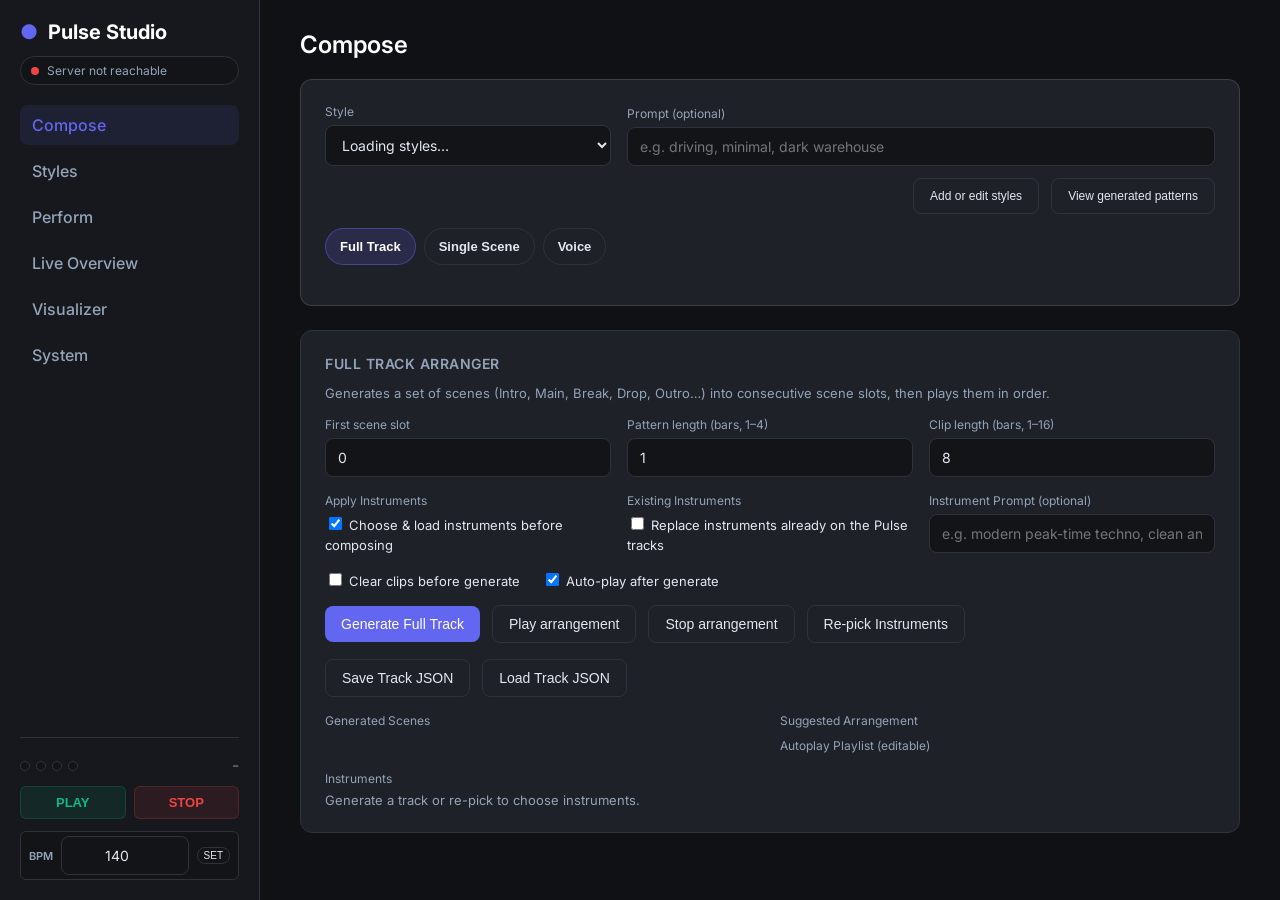
==== pulse_studio.html @ 6e6e5ef1 "Bring Pulse Canvas scenes and themes back to the Visualizer Port the 11 Pulse Canvas scenes and 12 c" ====
<!doctype html>
<html lang="en">
  <head>
    <meta charset="utf-8" />
    <meta name="viewport" content="width=device-width, initial-scale=1" />
    <title>Pulse Studio</title>
    <link rel="preconnect" href="https://fonts.googleapis.com">
    <link rel="preconnect" href="https://fonts.gstatic.com" crossorigin>
    <link href="https://fonts.googleapis.com/css2?family=Inter:wght@300;400;500;600;700&family=JetBrains+Mono:wght@400;500&display=swap" rel="stylesheet">
    <style>
      :root {
        --bg-app: #0f1115;
        --bg-sidebar: #16181d;
        --bg-card: #1e2128;
        --bg-input: #121418;
        --border: #2e323a;
        --accent: #6366f1; /* Indigo */
        --accent-hover: #4f46e5;
        --text-main: #e2e8f0;
        --text-muted: #94a3b8;
        --success: #10b981;
        --danger: #ef4444;
        
        --font-ui: 'Inter', sans-serif;
        --font-mono: 'JetBrains Mono', monospace;
      }

      * { box-sizing: border-box; }

      body {
        margin: 0;
        font-family: var(--font-ui);
        background-color: var(--bg-app);
        color: var(--text-main);
        height: 100vh;
        display: flex;
        overflow: hidden;
      }

      /* Sidebar */
      .sidebar {
        width: 260px;
        background-color: var(--bg-sidebar);
        border-right: 1px solid var(--border);
        display: flex;
        flex-direction: column;
        padding: 20px;
        flex-shrink: 0;
      }

      .logo {
        font-size: 20px;
        font-weight: 700;
        color: white;
        margin-bottom: 30px;
        display: flex;
        align-items: center;
        gap: 10px;
      }
      .logo span { color: var(--accent); }

      .nav-menu {
        display: flex;
        flex-direction: column;
        gap: 6px;
        flex: 1;
      }

      .nav-item {
        padding: 10px 12px;
        border-radius: 8px;
        cursor: pointer;
        color: var(--text-muted);
        font-weight: 500;
        transition: all 0.2s;
        display: flex;
        align-items: center;
        gap: 10px;
      }

      .nav-item:hover {
        background-color: rgba(255, 255, 255, 0.03);
        color: var(--text-main);
      }

      .nav-item.active {
        background-color: rgba(99, 102, 241, 0.1);
        color: var(--accent);
      }

      /* Transport in Sidebar */
      .transport-panel {
        margin-top: auto;
        padding-top: 20px;
        border-top: 1px solid var(--border);
      }
      
      .transport-controls {
        display: flex;
        gap: 8px;
        margin-bottom: 12px;
      }

      .transport-btn {
        flex: 1;
        background-color: var(--bg-card);
        border: 1px solid var(--border);
        color: var(--text-main);
        padding: 8px;
        border-radius: 6px;
        cursor: pointer;
        font-weight: 600;
        font-size: 13px;
        transition: all 0.1s;
      }
      
      .transport-btn.play { background-color: rgba(16, 185, 129, 0.1); border-color: rgba(16, 185, 129, 0.2); color: var(--success); }
      .transport-btn.stop { background-color: rgba(239, 68, 68, 0.1); border-color: rgba(239, 68, 68, 0.2); color: var(--danger); }
      .transport-btn:active { transform: translateY(1px); }

      .tempo-control {
        display: flex;
        gap: 8px;
        align-items: center;
        background: var(--bg-input);
        padding: 4px 8px;
        border-radius: 6px;
        border: 1px solid var(--border);
      }
      
      .tempo-control input {
        background: transparent;
        border: none;
        color: var(--text-main);
        width: 100%;
        font-family: var(--font-mono);
        font-size: 14px;
        text-align: center;
      }
      
      .tempo-control span {
        font-size: 11px;
        color: var(--text-muted);
        font-weight: 600;
      }

      /* Main Content */
      .main-content {
        flex: 1;
        overflow-y: auto;
        padding: 30px 40px;
      }

      .view-section {
        display: none;
        max-width: 1100px;
        margin: 0 auto;
        padding-bottom: 60px;
      }
      .view-section.active { display: block; }

      h2 { font-size: 24px; font-weight: 600; margin: 0 0 20px; color: white; }
      h3 { font-size: 18px; font-weight: 500; margin: 24px 0 16px; color: var(--text-main); }
      h4 { font-size: 14px; font-weight: 600; margin: 0 0 8px; color: var(--text-muted); text-transform: uppercase; letter-spacing: 0.5px; }

      .card {
        background-color: var(--bg-card);
        border: 1px solid var(--border);
        border-radius: 12px;
        padding: 24px;
        margin-bottom: 24px;
      }

      .grid-2 { display: grid; grid-template-columns: 1fr 1fr; gap: 24px; }
      .grid-3 { display: grid; grid-template-columns: repeat(3, 1fr); gap: 16px; }

      .kb-toolbar {
        display: flex;
        gap: 12px;
        align-items: center;
        justify-content: space-between;
        flex-wrap: wrap;
        margin-bottom: 12px;
      }

      .kb-toolbar .left {
        display: flex;
        gap: 12px;
        align-items: center;
        flex-wrap: wrap;
      }

      .kb-meta {
        font-size: 12px;
        color: var(--text-muted);
        font-family: var(--font-mono);
      }

      .kb-style-list {
        display: flex;
        flex-direction: column;
        gap: 10px;
      }

      details.kb-style {
        border: 1px solid var(--border);
        border-radius: 12px;
        background: rgba(255, 255, 255, 0.02);
        overflow: hidden;
      }

      details.kb-style > summary {
        cursor: pointer;
        padding: 12px 14px;
        display: flex;
        align-items: center;
        justify-content: space-between;
        gap: 14px;
        list-style: none;
      }

      details.kb-style > summary::-webkit-details-marker { display: none; }

      .kb-style-title {
        display: flex;
        flex-direction: column;
        gap: 2px;
        min-width: 220px;
      }

      .kb-style-title .name {
        font-weight: 600;
        color: white;
      }

      .kb-style-title .key {
        font-size: 12px;
        color: var(--text-muted);
        font-family: var(--font-mono);
      }

      .kb-style-badges {
        display: flex;
        gap: 8px;
        flex-wrap: wrap;
        justify-content: flex-end;
      }

      .kb-badge {
        font-size: 12px;
        padding: 4px 8px;
        border-radius: 999px;
        border: 1px solid var(--border);
        background: rgba(255, 255, 255, 0.03);
        color: var(--text-main);
        font-family: var(--font-mono);
      }

      .kb-style-body {
        padding: 14px;
        border-top: 1px solid var(--border);
      }

      .kb-field-grid {
        display: grid;
        grid-template-columns: 1fr 1fr 1fr;
        gap: 12px;
        margin-bottom: 12px;
      }

      .kb-field-grid .full { grid-column: 1 / -1; }

      textarea.kb-textarea {
        width: 100%;
        min-height: 140px;
        background: var(--bg-input);
        color: var(--text-main);
        border: 1px solid var(--border);
        border-radius: 8px;
        font-family: var(--font-mono);
        font-size: 13px;
        padding: 12px;
        outline: none;
        resize: vertical;
      }

      /* Controls */
      label.control-label {
        display: block;
        font-size: 12px;
        color: var(--text-muted);
        margin-bottom: 6px;
      }

      input[type="text"], input[type="number"], select {
        width: 100%;
        background-color: var(--bg-input);
        border: 1px solid var(--border);
        color: var(--text-main);
        padding: 10px 12px;
        border-radius: 8px;
        font-family: var(--font-ui);
        font-size: 14px;
        outline: none;
        transition: border-color 0.2s;
      }
      
      input:focus, select:focus { border-color: var(--accent); }

      button.primary {
        background-color: var(--accent);
        color: white;
        border: none;
        padding: 10px 16px;
        border-radius: 8px;
        font-weight: 500;
        cursor: pointer;
        font-size: 14px;
        transition: background 0.2s;
      }
      button.primary:hover { background-color: var(--accent-hover); }
      button.primary:disabled { opacity: 0.6; cursor: not-allowed; }

      button.secondary {
        background-color: transparent;
        border: 1px solid var(--border);
        color: var(--text-main);
        padding: 10px 16px;
        border-radius: 8px;
        font-weight: 500;
        cursor: pointer;
        font-size: 14px;
        transition: all 0.2s;
      }
      button.secondary:hover { background-color: rgba(255,255,255,0.05); border-color: #4b5563; }

      .row { display: flex; gap: 12px; flex-wrap: wrap; align-items: center; }
      
      /* Sequencers */
      .seq-container {
        margin-top: 10px;
        background: var(--bg-input);
        border-radius: 8px;
        padding: 16px;
        border: 1px solid var(--border);
      }
      
      .seq-row { display: flex; align-items: center; gap: 4px; margin-bottom: 4px; }
      .seq-lane { 
        width: 60px; 
        font-size: 11px; 
        color: var(--text-muted); 
        text-transform: uppercase; 
        text-align: right; 
        padding-right: 8px; 
      }
      .step {
        width: 24px; height: 32px;
        background: rgba(255,255,255,0.05);
        border-radius: 4px;
        border: 1px solid rgba(255,255,255,0.05);
      }
      .step.beat { border-left-color: rgba(255,255,255,0.2); }
      .step.on { box-shadow: 0 0 10px rgba(99, 102, 241, 0.3); }

      /* Knobs */
      .knob-grid { display: grid; grid-template-columns: repeat(auto-fill, minmax(140px, 1fr)); gap: 16px; }
      .knob-card {
        background: var(--bg-input);
        padding: 12px;
        border-radius: 8px;
        border: 1px solid var(--border);
        text-align: center;
      }
      .knob-card label { display: block; font-size: 11px; color: var(--text-muted); margin-bottom: 8px; text-transform: uppercase; }
      input[type="range"] { width: 100%; accent-color: var(--accent); cursor: pointer; }

      .track-knob-controls { display: flex; gap: 10px; flex-wrap: wrap; align-items: center; }
      .track-knob-controls input[type="text"] { max-width: 340px; }
      .track-knob-panel {
        background: var(--bg-input);
        border: 1px solid var(--border);
        border-radius: 10px;
        margin-top: 12px;
        overflow: hidden;
      }
      .track-knob-panel summary {
        cursor: pointer;
        user-select: none;
        padding: 12px 14px;
        display: flex;
        align-items: center;
        justify-content: space-between;
        gap: 12px;
        font-weight: 600;
        color: white;
      }
      .track-knob-panel summary::-webkit-details-marker { display: none; }
      .track-knob-panel .meta {
        font-size: 12px;
        color: var(--text-muted);
        font-weight: 500;
      }
      .track-knob-panel .body {
        padding: 14px;
        border-top: 1px solid var(--border);
      }

      /* Logs */
      pre#log, pre#statusDetails {
        background-color: var(--bg-input);
        padding: 12px;
        border-radius: 8px;
        font-family: var(--font-mono);
        font-size: 12px;
        color: var(--text-muted);
        border: 1px solid var(--border);
        max-height: 200px;
        overflow-y: auto;
      }

      /* Tabs inside cards */
      .sub-tabs { display: flex; gap: 4px; border-bottom: 1px solid var(--border); margin-bottom: 16px; padding-bottom: 8px; }
      .sub-tab {
        padding: 6px 12px;
        border-radius: 6px;
        cursor: pointer;
        font-size: 13px;
        color: var(--text-muted);
        background: transparent;
        border: none;
      }
      .sub-tab.active { background: var(--bg-input); color: var(--text-main); font-weight: 500; }
      
      .sub-panel { display: none; }
      .sub-panel.active { display: block; }

      .compose-tabs { display: flex; gap: 8px; flex-wrap: wrap; margin-bottom: 16px; }
      .compose-tab {
        background: transparent;
        border: 1px solid var(--border);
        color: var(--text-main);
        padding: 10px 14px;
        border-radius: 999px;
        font-weight: 600;
        cursor: pointer;
        font-size: 13px;
        transition: all 0.2s;
      }
      .compose-tab:hover { background-color: rgba(255,255,255,0.05); border-color: #4b5563; }
      .compose-tab.active { background-color: rgba(99, 102, 241, 0.16); border-color: rgba(99, 102, 241, 0.45); color: white; }
      .compose-panel { display: none; }
      .compose-panel.active { display: block; }

      /* Modal */
      .modal-backdrop {
        position: fixed;
        inset: 0;
        background: rgba(0, 0, 0, 0.6);
        display: none;
        align-items: center;
        justify-content: center;
        z-index: 1000;
        padding: 30px;
      }
      .modal-backdrop.active { display: flex; }
      .modal {
        width: min(1100px, 100%);
        background: var(--bg-card);
        border: 1px solid var(--border);
        border-radius: 14px;
        box-shadow: 0 30px 120px rgba(0,0,0,0.5);
        max-height: 85vh;
        overflow: auto;
      }
      .modal-header {
        display: flex;
        align-items: center;
        justify-content: space-between;
        padding: 16px 18px;
        border-bottom: 1px solid var(--border);
      }
      .modal-title { font-weight: 700; color: white; }
      .modal-body { padding: 18px; }

      /* Live connection (PulseBridge) */
      .live-pill {
        display: flex; align-items: center; gap: 8px;
        margin: -18px 0 20px; padding: 6px 10px;
        border: 1px solid var(--border); border-radius: 999px;
        background: var(--bg-input); color: var(--text-muted);
        font-size: 12px; cursor: pointer; user-select: none;
      }
      .live-pill:hover { color: var(--text-main); }
      .live-dot { width: 8px; height: 8px; border-radius: 50%; background: var(--text-muted); flex-shrink: 0; }
      .live-pill[data-state="bridge"] .live-dot { background: var(--success); box-shadow: 0 0 6px var(--success); }
      .live-pill[data-state="osc"] .live-dot { background: #f59e0b; }
      .live-pill[data-state="offline"] .live-dot { background: var(--danger); }
      .live-pill-text { overflow: hidden; text-overflow: ellipsis; white-space: nowrap; }

      .beat-row { display: flex; align-items: center; gap: 6px; margin-bottom: 12px; font-family: var(--font-mono); font-size: 12px; color: var(--text-muted); }
      .beat-dot { width: 10px; height: 10px; border-radius: 50%; background: var(--bg-input); border: 1px solid var(--border); transition: background 0.05s; }
      .beat-dot.on { background: var(--accent); border-color: var(--accent); }
      .beat-dot.on.downbeat { background: var(--success); border-color: var(--success); }
      .beat-pos { margin-left: auto; }
      .transport-btn.play.is-playing { background-color: var(--success); color: #0b1410; }

      .stat-grid { display: grid; grid-template-columns: repeat(auto-fit, minmax(140px, 1fr)); gap: 12px; }
      .stat { background: var(--bg-input); border: 1px solid var(--border); border-radius: 8px; padding: 12px; }
      .stat-label { font-size: 11px; text-transform: uppercase; letter-spacing: 0.06em; color: var(--text-muted); margin-bottom: 4px; }
      .stat-value { font-size: 20px; font-weight: 600; color: white; font-variant-numeric: tabular-nums; }
      .live-table { width: 100%; border-collapse: collapse; font-size: 13px; }
      .live-table th { text-align: left; font-weight: 500; color: var(--text-muted); font-size: 11px; text-transform: uppercase; letter-spacing: 0.06em; padding: 6px 8px; border-bottom: 1px solid var(--border); }
      .live-table td { padding: 8px; border-bottom: 1px solid var(--border); vertical-align: top; }
      .live-table tr.playing td:first-child { box-shadow: inset 3px 0 0 var(--success); }
      .muted { color: var(--text-muted); }
      .chip { display: inline-block; padding: 1px 8px; margin: 0 4px 4px 0; border-radius: 999px; background: var(--bg-input); border: 1px solid var(--border); font-size: 12px; }
      .chip.ok { color: var(--success); border-color: rgba(16, 185, 129, 0.35); }
      .chip.no { color: var(--text-muted); text-decoration: line-through; }
      .kv { display: grid; grid-template-columns: 160px 1fr; gap: 6px 12px; font-size: 13px; }
      .kv dt { color: var(--text-muted); }
      .kv dd { margin: 0; }
      .callout { border: 1px solid rgba(245, 158, 11, 0.35); background: rgba(245, 158, 11, 0.08); border-radius: 8px; padding: 12px 14px; font-size: 13px; line-height: 1.5; }
      .callout code { font-family: var(--font-mono); font-size: 12px; }

      /* Visualizer (Live output meters) */
      .viz-stage { padding: 0; overflow: hidden; background: #07080b; }
      #vizCanvas { display: block; width: 100%; height: 440px; }
      .viz-stage:fullscreen { border-radius: 0; border: 0; margin: 0; }
      .viz-stage:fullscreen #vizCanvas { height: 100vh; }
      .viz-controls { display: flex; flex-wrap: wrap; align-items: end; gap: 12px 16px; margin-bottom: 16px; }
      .viz-controls > div { min-width: 150px; }
      .viz-controls input[type="range"] { width: 150px; }
      .viz-tracks { display: grid; grid-template-columns: repeat(auto-fill, minmax(220px, 1fr)); gap: 10px 20px; }
      .viz-track { display: grid; grid-template-columns: 110px 1fr; align-items: center; gap: 10px; font-size: 12px; }
      .viz-track-name { color: var(--text-muted); overflow: hidden; text-overflow: ellipsis; white-space: nowrap; }
      .viz-bar { height: 8px; border-radius: 4px; background: var(--bg-input); border: 1px solid var(--border); overflow: hidden; }
      .viz-fill { height: 100%; width: 0; background: linear-gradient(90deg, var(--success), var(--accent)); border-radius: 4px; }
    </style>
  </head>
  <body>
    <!-- Sidebar -->
    <div class="sidebar">
      <div class="logo">
        <span>●</span> Pulse Studio
      </div>
      <div id="livePill" class="live-pill" data-state="unknown" title="Live connection. Click for details." onclick="switchView('system')">
        <span class="live-dot"></span><span id="livePillText" class="live-pill-text">Connecting to Live…</span>
      </div>

      <div class="nav-menu">
        <div class="nav-item active" data-view="compose" onclick="switchView('compose')">
          <span>Compose</span>
        </div>
        <div class="nav-item" data-view="knowledge" onclick="switchView('knowledge')">
          <span>Styles</span>
        </div>
        <div class="nav-item" data-view="performance" onclick="switchView('performance')">
          <span>Perform</span>
        </div>
        <div class="nav-item" data-view="dashboard" onclick="switchView('dashboard')">
          <span>Live Overview</span>
        </div>
        <div class="nav-item" data-view="visualizer" onclick="switchView('visualizer')">
          <span>Visualizer</span>
        </div>
        <div class="nav-item" data-view="system" onclick="switchView('system')">
          <span>System</span>
        </div>
      </div>

      <div class="transport-panel">
        <div class="beat-row" aria-label="Beat position">
          <span class="beat-dot"></span><span class="beat-dot"></span><span class="beat-dot"></span><span class="beat-dot"></span>
          <span id="beatPos" class="beat-pos">–</span>
        </div>
        <div class="transport-controls">
          <button id="play" class="transport-btn play">PLAY</button>
          <button id="stop" class="transport-btn stop">STOP</button>
        </div>
        <div class="tempo-control">
          <span>BPM</span>
          <input id="tempo" type="number" step="0.1" value="140" />
          <button id="setTempo" class="secondary" style="padding: 2px 6px; font-size: 10px;">SET</button>
        </div>
      </div>
    </div>

    <!-- Sequencers Modal -->
    <div id="sequencersModal" class="modal-backdrop" role="dialog" aria-modal="true">
      <div class="modal">
        <div class="modal-header">
          <div class="modal-title">Generated patterns</div>
          <button id="closeSequencers" class="secondary">Close</button>
        </div>
        <div class="modal-body">
          <div class="sub-tabs">
            <button class="sub-tab active" onclick="switchSubTab(this, 'modal-tab-drums')">Drums</button>
            <button class="sub-tab" onclick="switchSubTab(this, 'modal-tab-bass')">Bass</button>
            <button class="sub-tab" onclick="switchSubTab(this, 'modal-tab-perc')">Perc</button>
            <button class="sub-tab" onclick="switchSubTab(this, 'modal-tab-stabs')">Stabs</button>
            <button class="sub-tab" onclick="switchSubTab(this, 'modal-tab-fx')">FX</button>
          </div>

          <div id="modal-tab-drums" class="sub-panel active">
            <div class="seq-container">
              <div id="topDrumsMeta" style="margin-bottom: 10px; font-size: 12px; color: var(--text-muted);"></div>
              <div id="topDrumsSeq"></div>
            </div>
          </div>
          <div id="modal-tab-bass" class="sub-panel">
            <div class="seq-container">
              <div id="topBassMeta" style="margin-bottom: 10px; font-size: 12px; color: var(--text-muted);"></div>
              <div id="topBassSeq"></div>
            </div>
          </div>
          <div id="modal-tab-perc" class="sub-panel">
            <div class="seq-container">
              <div id="topPercMeta" style="margin-bottom: 10px; font-size: 12px; color: var(--text-muted);"></div>
              <div id="topPercSeq"></div>
            </div>
          </div>
          <div id="modal-tab-stabs" class="sub-panel">
            <div class="seq-container">
              <div id="topStabsMeta" style="margin-bottom: 10px; font-size: 12px; color: var(--text-muted);"></div>
              <div id="topStabsSeq"></div>
            </div>
          </div>
          <div id="modal-tab-fx" class="sub-panel">
            <div class="seq-container">
              <div id="topFxMeta" style="margin-bottom: 10px; font-size: 12px; color: var(--text-muted);"></div>
              <div id="topFxSeq"></div>
            </div>
          </div>
        </div>
        </div>
      </div>
    </div>

    <!-- Main Content -->
    <div class="main-content">
      
      <!-- VISUALIZER VIEW (Live output meters via PulseBridge; no microphone) -->
      <div id="view-visualizer" class="view-section">
        <h2>Visualizer</h2>
        <div id="vizOffline" class="callout" style="margin-bottom: 20px; display: none;"></div>
        <div class="viz-controls">
          <div>
            <label class="control-label" for="vizScene">Scene</label>
            <select id="vizScene"></select>
          </div>
          <div>
            <label class="control-label" for="vizTheme">Theme</label>
            <select id="vizTheme"></select>
          </div>
          <div>
            <label class="control-label" for="vizAuto">Auto change</label>
            <select id="vizAuto">
              <option value="0">Off</option>
              <option value="4">Every 4 bars</option>
              <option value="8">Every 8 bars</option>
              <option value="16">Every 16 bars</option>
            </select>
          </div>
          <div>
            <label class="control-label" for="vizIntensity">Intensity</label>
            <input id="vizIntensity" type="range" min="0.4" max="1.6" step="0.05" value="1">
          </div>
          <button id="vizFullscreen" class="secondary" type="button">Fullscreen</button>
        </div>
        <div class="card viz-stage"><canvas id="vizCanvas" aria-label="Visualizer driven by Live's output meters"></canvas></div>
        <div class="card">
          <h4>Track Output</h4>
          <div id="vizTracks" class="viz-tracks"></div>
          <div style="font-size: 12px; color: var(--text-muted); margin-top: 12px;">
            Levels come straight from Live's meters (about 10 per second), so there's nothing to route and no microphone access.
          </div>
        </div>
      </div>

      <!-- DASHBOARD VIEW -->
      <div id="view-dashboard" class="view-section">
        <div style="display: flex; justify-content: space-between; align-items: center; margin-bottom: 20px;">
          <h2>Live Overview</h2>
          <button id="refreshStatus" class="secondary" style="font-size: 12px;">Refresh Status</button>
        </div>

        <div id="liveOverviewOffline" class="callout" style="margin-bottom: 20px; display: none;"></div>

        <div class="card">
          <div class="stat-grid">
            <div class="stat"><div class="stat-label">Transport</div><div id="ovTransport" class="stat-value">–</div></div>
            <div class="stat"><div class="stat-label">Tempo</div><div id="ovTempo" class="stat-value">–</div></div>
            <div class="stat"><div class="stat-label">Position</div><div id="ovPosition" class="stat-value">–</div></div>
            <div class="stat"><div class="stat-label">Key</div><div id="ovKey" class="stat-value">–</div></div>
            <div class="stat"><div class="stat-label">Tracks</div><div id="ovTracks" class="stat-value">–</div></div>
            <div class="stat"><div class="stat-label">Scenes</div><div id="ovScenes" class="stat-value">–</div></div>
          </div>
        </div>

        <div class="card">
          <h4>Tracks</h4>
          <table class="live-table">
            <thead><tr><th style="width: 40px;">#</th><th>Name</th><th>Devices</th><th style="width: 110px;">Clip</th></tr></thead>
            <tbody id="ovTrackRows"><tr><td colspan="4" class="muted">No data yet.</td></tr></tbody>
          </table>
          <div style="font-size: 12px; color: var(--text-muted); margin-top: 12px;">
            Updates live from Ableton via PulseBridge. Compose → View generated patterns shows what Pulse Studio wrote.
          </div>
        </div>
      </div>

      <!-- COMPOSITION VIEW -->
      <div id="view-compose" class="view-section active">
        <h2>Compose</h2>

        <div class="card" style="border: 1px solid rgba(255,255,255,0.14);">
          <div class="grid-3" style="margin-bottom: 12px; align-items: end;">
            <div>
              <label class="control-label" for="commonStyle">Style</label>
              <select id="commonStyle"><option value="">Loading styles…</option></select>
            </div>
            <div style="grid-column: span 2;">
              <label class="control-label" for="commonPrompt">Prompt (optional)</label>
              <input id="commonPrompt" type="text" placeholder="e.g. driving, minimal, dark warehouse">
            </div>
          </div>
          <div class="row" style="margin-bottom: 14px; font-size: 12px; color: var(--text-muted);">
            <span id="commonStyleSummary"></span>
            <button type="button" class="secondary" style="margin-left: auto; font-size: 12px;" onclick="switchView('knowledge')">Add or edit styles</button>
            <button id="openSequencers" class="secondary" style="font-size: 12px;">View generated patterns</button>
          </div>
          <div class="compose-tabs">
            <button class="compose-tab active" data-compose-tab="full" onclick="switchComposeTab('full')">Full Track</button>
            <button class="compose-tab" data-compose-tab="scene" onclick="switchComposeTab('scene')">Single Scene</button>
            <button class="compose-tab" data-compose-tab="voice" onclick="switchComposeTab('voice')">Voice</button>
          </div>
        </div>

        <div id="compose-panel-full" class="compose-panel active">
          <!-- Full Track Generator -->
          <div class="card" id="fullTrackArranger">
            <h4>Full Track Arranger</h4>
            <p style="font-size: 13px; color: var(--text-muted); margin-bottom: 16px;">Generates a set of scenes (Intro, Main, Break, Drop, Outro…) into consecutive scene slots, then plays them in order.</p>

            <div class="grid-3" style="margin-bottom: 16px;">
              <div>
                 <label class="control-label" for="trackStartSlot">First scene slot</label>
                 <input id="trackStartSlot" type="number" min="0" value="0">
              </div>
               <div>
                 <label class="control-label" for="trackBarsPerScene">Pattern length (bars, 1–4)</label>
                 <input id="trackBarsPerScene" type="number" min="1" max="4" value="1">
              </div>
               <div>
                 <label class="control-label" for="trackClipBars">Clip length (bars, 1–16)</label>
                 <input id="trackClipBars" type="number" min="1" max="16" value="8">
               </div>
            </div>
  
            <div class="grid-3" style="margin-bottom: 16px;">
              <div>
                <label class="control-label">Apply Instruments</label>
                <label style="font-size: 13px;"><input type="checkbox" id="trackApplyInstruments" checked> Choose & load instruments before composing</label>
              </div>
              <div>
                <label class="control-label">Existing Instruments</label>
                <label style="font-size: 13px;"><input type="checkbox" id="trackReplaceInstruments"> Replace instruments already on the Pulse tracks</label>
              </div>
              <div>
                <label class="control-label">Instrument Prompt (optional)</label>
                <input id="trackInstrumentPrompt" type="text" placeholder="e.g. modern peak-time techno, clean and punchy">
              </div>
            </div>
  
            <div class="row" style="margin-bottom: 16px;">
              <label style="font-size: 13px;"><input type="checkbox" id="trackClearBefore"> Clear clips before generate</label>
              <label style="font-size: 13px; margin-left: 10px;"><input type="checkbox" id="trackAutoPlayAfter" checked> Auto-play after generate</label>
            </div>
            
            <div class="row" style="margin-bottom: 16px;">
              <button id="trackGenerate" class="primary" data-busy-text="Generating...">Generate Full Track</button>
              <button id="trackAutoPlay" class="secondary" title="Loop the playlist below in Live">Play arrangement</button>
              <button id="trackAutoStop" class="secondary">Stop arrangement</button>
              <button id="trackRepick" class="secondary" data-busy-text="Picking..." title="Choose a new set of instruments for all Pulse tracks without regenerating clips">Re-pick Instruments</button>
            </div>
            
            <div class="row" style="margin-bottom: 16px;">
               <button id="trackSave" class="secondary">Save Track JSON</button>
               <button id="trackLoad" class="secondary">Load Track JSON</button>
               <input id="trackLoadFile" type="file" accept="application/json" style="display:none" />
            </div>
  
            <div style="display: grid; grid-template-columns: 1fr 1fr; gap: 20px;">
              <div>
                 <label class="control-label">Generated Scenes</label>
                 <div id="trackScenes" style="font-size: 13px;"></div>
              </div>
              <div>
                 <label class="control-label">Suggested Arrangement</label>
                 <div id="trackArrangement" style="font-size: 13px; color: var(--text-muted);"></div>
                 <div style="margin-top: 10px;">
                   <label class="control-label">Autoplay Playlist (editable)</label>
                   <div id="trackPlaylist" style="font-size: 13px;"></div>
                 </div>
              </div>
            </div>
  
            <div style="margin-top: 12px;">
              <label class="control-label">Instruments</label>
              <div id="trackInstrumentDebug" style="font-size: 13px;"><span class="muted">Generate a track or re-pick to choose instruments.</span></div>
            </div>
          </div>
        </div>

        <div id="compose-panel-scene" class="compose-panel">
          <!-- Pair Generator -->
          <div class="card" id="singleSceneGenerator">
          <h4>Single Scene Generator</h4>
          <p style="font-size: 13px; color: var(--text-muted); margin-bottom: 16px;">Generate one scene into a single scene slot, with the layers you tick. Good for building a loop you can extend.</p>

          <div class="grid-3" style="margin-bottom: 16px;">
            <div>
               <label class="control-label" for="pairBars">Pattern length (bars, 1–4)</label>
               <input id="pairBars" type="number" min="1" max="4" value="1">
            </div>
            <div style="grid-column: span 2;">
              <label class="control-label" for="pairDrumSlot">Scene slot</label>
              <div style="display:flex; gap:10px; align-items:center;">
                <input id="pairDrumSlot" type="number" min="0" value="0" style="width: 120px;">
                <button id="pairFindNextSlot" class="secondary" data-busy-text="Finding...">Find next empty</button>
                <div style="font-size: 12px; color: var(--text-muted);">Existing clips in this slot are overwritten.</div>
              </div>
            </div>
          </div>

          <div class="row" style="margin-bottom: 16px;">
             <span class="control-label" style="margin: 0;">Layers</span>
             <label style="font-size: 13px;"><input type="checkbox" id="pairIncludeDrums" checked> Drums</label>
             <label style="font-size: 13px;"><input type="checkbox" id="pairIncludeBass" checked> Bass</label>
             <label style="font-size: 13px;"><input type="checkbox" id="pairIncludePerc" checked> Perc</label>
             <label style="font-size: 13px;"><input type="checkbox" id="pairIncludeStabs" checked> Stabs</label>
             <label style="font-size: 13px;"><input type="checkbox" id="pairIncludeFx"> FX</label>
          </div>

          <div class="row">
            <button id="pairGenerateAndLaunch" class="primary" data-busy-text="Generating...">Generate &amp; Play</button>
            <button id="pairGenerate" class="secondary" data-busy-text="Generating...">Generate only</button>
          </div>

          <div style="margin-top: 16px; border-top: 1px solid var(--border); padding-top: 12px;">
             <div id="pairCommentary" style="font-size: 13px; color: var(--text-muted);"></div>
          </div>
        </div>
        </div>

        <div id="compose-panel-voice" class="compose-panel">
          <div class="card">
            <h4>Voice Generator</h4>
            <p style="font-size: 13px; color: var(--text-muted); margin-bottom: 16px;">Make spoken vocal one-shots (text-to-speech + FX), preview them, and optionally turn them into a MIDI clip. Needs an OpenAI key.</p>
            <div class="grid-3" style="margin-bottom: 12px;">
              <div>
                <label class="control-label">Style (Packs)</label>
                <select id="ttsPackStyle"><option value="">Loading styles…</option></select>
              </div>
              <div>
                <label class="control-label">Voice Pack</label>
                <select id="ttsPack"></select>
              </div>
              <div>
                <label class="control-label">Suggestions</label>
                <div class="row">
                  <button id="btnTtsPackGenerate" class="secondary" data-busy-text="Generating...">Generate Lines</button>
                </div>
              </div>
            </div>
            <div style="margin-bottom: 12px;">
              <label class="control-label">Pick a line</label>
              <select id="ttsPackLine"></select>
            </div>
            <div class="grid-3" style="margin-bottom: 12px;">
              <div style="grid-column: span 2;">
                <label class="control-label">Text</label>
                <input id="ttsText" type="text" placeholder="e.g. move, one more time, hands up" />
              </div>
              <div>
                <label class="control-label">Voice</label>
                <select id="ttsVoice">
                  <option value="alloy">Alloy</option>
                  <option value="echo">Echo</option>
                  <option value="fable">Fable</option>
                  <option value="onyx">Onyx</option>
                  <option value="nova">Nova</option>
                  <option value="shimmer">Shimmer</option>
                  <option value="coral">Coral</option>
                  <option value="verse">Verse</option>
                  <option value="ballad">Ballad</option>
                  <option value="ash">Ash</option>
                  <option value="sage">Sage</option>
                  <option value="marin">Marin</option>
                  <option value="cedar">Cedar</option>
                </select>
              </div>
            </div>
          
          <div class="grid-3" style="margin-bottom: 12px;">
            <div>
              <label class="control-label">FX Preset</label>
              <select id="ttsFx">
                <option value="clean">Clean</option>
                <option value="chipmunk">Chipmunk (Happy House)</option>
                <option value="deep">Deep / Monster</option>
                <option value="robot">Robot</option>
                <option value="tremolo">Tremolo / Gate</option>
                <option value="telephone">Telephone</option>
                <option value="lofi">Lo-Fi</option>
                <option value="distort">Distort</option>
                <option value="hype">Hype</option>
                <option value="megaphone">Megaphone</option>
                <option value="slapback">Slapback</option>
                <option value="dub">Dub Delay</option>
                <option value="warehouse">Warehouse</option>
                <option value="chorus">Chorus</option>
                <option value="plate">In-Mix Plate</option>
                <option value="room">In-Mix Room</option>
                <option value="ducked_delay">In-Mix Ducked Delay</option>
                <option value="tape_delay">In-Mix Tape</option>
                <option value="air">In-Mix Air</option>
              </select>
            </div>
            <div style="grid-column: span 2;">
              <label class="control-label">Output</label>
              <div class="row">
                <button id="btnTtsGenerate" class="primary" data-busy-text="Generating...">Generate</button>
                <button id="btnTtsProcess" class="secondary" data-busy-text="Processing..." disabled>Reprocess</button>
                <button id="btnTtsSaveRecipe" class="secondary" disabled>Save Settings</button>
                <div id="ttsStatus" style="margin-left: auto; font-size: 12px; color: var(--text-muted);"></div>
              </div>
            </div>
          </div>
          <div class="grid-3" style="margin-bottom: 12px;">
            <div style="grid-column: span 2;">
              <label class="control-label">Saved Settings</label>
              <select id="ttsRecipeSelect"></select>
            </div>
            <div>
              <label class="control-label">Load</label>
              <div class="row">
                <button id="btnTtsLoadRecipe" class="secondary">Load Settings</button>
                <button id="btnTtsRefreshRecipes" class="secondary">Refresh</button>
              </div>
            </div>
          </div>
          <div style="margin-top: 12px; display: grid; grid-template-columns: 1fr 1fr; gap: 16px; align-items: start;">
            <div>
              <label class="control-label">Preview</label>
              <audio id="ttsPreview" controls style="width: 100%;"></audio>
            </div>
            <div>
              <label class="control-label">File</label>
              <div id="ttsFile" style="font-size: 12px; color: var(--text-muted);"></div>
              <div id="ttsPath" style="margin-top: 6px; font-size: 12px; color: var(--text-muted);"></div>
            </div>
          </div>
          <div style="margin-top: 16px; padding-top: 12px; border-top: 1px solid var(--border);">
            <label class="control-label">Send the audio to Live</label>
            <div class="row">
              <button id="btnTtsSendToLive" class="secondary" title="Put the current voice clip on the PS-VOX audio track in Live">Send to Live</button>
              <label class="control-label" style="margin: 0;" for="ttsSendSlotIndex">Scene slot</label>
              <input id="ttsSendSlotIndex" type="number" min="0" placeholder="auto" style="width: 90px;" />
              <label style="font-size: 12px;"><input id="ttsSendFire" type="checkbox" checked /> Play &amp; check</label>
              <div id="ttsSendStatus" style="font-size: 12px; color: var(--text-muted);"></div>
            </div>
          </div>

          <div style="margin-top: 16px; padding-top: 12px; border-top: 1px solid var(--border);">
            <label class="control-label">Or turn its rhythm into a MIDI clip</label>
            <div class="grid-3" style="margin-bottom: 8px; align-items: end;">
              <div>
                <label class="control-label" for="ttsMidiTrack">Track</label>
                <select id="ttsMidiTrack" style="display: none;"></select>
                <input id="ttsMidiTrackIndex" type="number" min="1" placeholder="Track number (1 = first)" />
              </div>
              <div>
                <label class="control-label" for="ttsMidiSlotIndex">Scene slot</label>
                <input id="ttsMidiSlotIndex" type="number" min="0" placeholder="auto (next empty)" />
              </div>
              <div>
                <label class="control-label" for="ttsMidiNote">Note</label>
                <select id="ttsMidiNote">
                  <option value="">Auto (lowest Drum Rack pad, or C3 on a synth)</option>
                  <option value="36">C1 (36): first Drum Rack pad</option>
                  <option value="48">C2 (48)</option>
                  <option value="60">C3 (60)</option>
                  <option value="72">C4 (72)</option>
                </select>
              </div>
            </div>
            <div id="ttsMidiTrackHint" class="kb-meta" style="margin-bottom: 8px;"></div>
            <div class="row">
              <button id="btnTtsToMidi" class="secondary" data-busy-text="Creating MIDI..." disabled>Voice → MIDI</button>
              <div id="ttsMidiStatus" style="font-size: 12px; color: var(--text-muted);"></div>
            </div>
          </div>
        </div>
        
      </div>
      </div>

      <!-- PERFORMANCE VIEW -->
      <div id="view-performance" class="view-section">
        <h2>Perform</h2>

        <div class="card">
          <h4>Vox Pads</h4>
          <p class="control-label">Fire the clips on your vox track: the PS-VOX track that Compose → Voice → Send to Live fills, or any track you pick. Pad 1 fires the first slot, pad 2 the next, and so on. Keys 1–8 fire the pads while this page is open.</p>
          <div class="row" style="margin-top: 12px;">
            <label class="control-label" style="margin: 0;" for="voxTrack">Vox track</label>
            <select id="voxTrack" style="display: none; width: auto; min-width: 220px;"></select>
            <input id="voxTrackIndex" type="number" min="1" placeholder="Track number" style="width: 140px;" />
            <label class="control-label" style="margin: 0;" for="voxBaseSlot">First slot</label>
            <input id="voxBaseSlot" type="number" min="0" value="0" style="width: 90px;" />
            <div id="voxStatus" style="margin-left: auto; font-size: 12px; color: var(--text-muted);"></div>
          </div>
          <div id="voxTrackHint" class="kb-meta" style="margin-top: 6px;"></div>
          <div class="grid-3" style="margin-top: 12px;">
            <button class="secondary vox-pad" data-pad="1">Pad 1</button>
            <button class="secondary vox-pad" data-pad="2">Pad 2</button>
            <button class="secondary vox-pad" data-pad="3">Pad 3</button>
            <button class="secondary vox-pad" data-pad="4">Pad 4</button>
            <button class="secondary vox-pad" data-pad="5">Pad 5</button>
            <button class="secondary vox-pad" data-pad="6">Pad 6</button>
            <button class="secondary vox-pad" data-pad="7">Pad 7</button>
            <button class="secondary vox-pad" data-pad="8">Pad 8</button>
          </div>
        </div>

        <div class="card">
          <h4>Recorder</h4>
          <p class="control-label">Record audio from your microphone and save it to the server.</p>
          <div class="row" style="margin-top: 12px;">
            <input id="recLabel" type="text" placeholder="label (optional)" style="flex: 1; min-width: 200px;" />
            <select id="recFx" style="width: 160px;">
              <option value="clean">FX: Clean</option>
              <option value="chipmunk">FX: Chipmunk (Happy House)</option>
              <option value="deep">FX: Deep / Monster</option>
              <option value="robot">FX: Robot</option>
              <option value="tremolo">FX: Tremolo / Gate</option>
              <option value="telephone">FX: Telephone</option>
              <option value="lofi">FX: Lo-Fi</option>
              <option value="distort">FX: Distort</option>
              <option value="hype">FX: Hype</option>
              <option value="megaphone">FX: Megaphone</option>
              <option value="slapback">FX: Slapback</option>
              <option value="dub">FX: Dub Delay</option>
              <option value="warehouse">FX: Warehouse</option>
              <option value="chorus">FX: Chorus</option>
              <option value="plate">FX: In-Mix Plate</option>
              <option value="room">FX: In-Mix Room</option>
              <option value="ducked_delay">FX: In-Mix Ducked Delay</option>
              <option value="tape_delay">FX: In-Mix Tape</option>
              <option value="air">FX: In-Mix Air</option>
            </select>
            <button id="recStart" class="primary">Start Recording</button>
            <button id="recStop" class="secondary" disabled>Stop</button>
            <button id="recUpload" class="secondary" disabled>Upload</button>
            <button id="recProcess" class="secondary" disabled>Process</button>
          </div>
          <div style="margin-top: 12px; display: grid; grid-template-columns: 1fr 1fr; gap: 16px; align-items: start;">
            <div>
              <label class="control-label">Preview</label>
              <audio id="recPreview" controls style="width: 100%;"></audio>
              <div id="recStatus" style="margin-top: 8px; font-size: 12px; color: var(--text-muted);"></div>
            </div>
            <div>
              <label class="control-label">Saved</label>
              <div id="recSaved" style="font-size: 12px; color: var(--text-muted);"></div>
            </div>
          </div>
        </div>
        
        <div class="card">
          <h4>Scenes</h4>
          <p class="control-label">Launch a whole scene row in Live (every track's clip in that slot).</p>
          <div id="sceneButtons" class="grid-3" style="margin-top: 16px;"></div>
        </div>

        <div class="card">
           <h4>Transitions</h4>
           <p class="control-label">Fade Out ramps the Pulse tracks' volume down over 4 seconds, then stops. Wash &amp; Drop sweeps the drum and bass macros over 4 bars.</p>
           <div class="row">
             <button id="btnFadeOut" class="secondary" style="color: var(--danger); border-color: var(--danger);">Fade Out & Stop (4s)</button>
             <button id="btnWashDrop" class="primary">Wash & Drop (4 Bars)</button>
           </div>
        </div>

        <div class="card">
          <h4>Track Knobs</h4>
          <p class="control-label">The first 8 parameters of the first device on each track.</p>

          <div class="track-knob-controls" style="margin-top: 12px;">
            <input id="perfTrackFilter" type="text" placeholder="Filter tracks... (e.g. drums, bass, vox)" />
            <button id="perfKnobsReload" class="secondary">Reload</button>
            <button id="perfKnobsExpand" class="secondary">Expand All</button>
            <button id="perfKnobsCollapse" class="secondary">Collapse All</button>
            <div id="perfKnobsStatus" style="margin-left: auto; font-size: 12px; color: var(--text-muted);"></div>
          </div>

          <div id="perfKnobPanels" style="margin-top: 12px;"></div>
        </div>
      </div>

      <!-- SYSTEM VIEW -->
      <div id="view-system" class="view-section">
        <h2>System & Logs</h2>

        <div class="card">
          <div style="display: flex; align-items: center; justify-content: space-between; margin-bottom: 12px;">
            <h4 style="margin: 0;">Live Connection</h4>
            <button id="btnBridgeRefresh" class="secondary" data-busy-text="Checking..." style="font-size: 12px;">Re-check Live</button>
          </div>
          <div id="bridgeSetup" class="callout" style="margin-bottom: 16px; display: none;"></div>
          <dl id="bridgeInfo" class="kv"></dl>
        </div>

        <div class="card">
          <h4>Instrument Browser (Ableton)</h4>
          <p style="font-size: 13px; color: var(--text-muted); margin-bottom: 16px;">
            Browse Ableton's Browser through PulseBridge (or the legacy AbletonMCP script) and load an item by URI onto a track.
          </p>

          <div class="grid-3" style="margin-bottom: 12px;">
            <div>
              <label class="control-label">Category</label>
              <select id="mcpCategory">
                <option value="all">All</option>
                <option value="instruments">Instruments</option>
                <option value="drums">Drums</option>
                <option value="sounds">Sounds</option>
                <option value="audio_effects">Audio Effects</option>
                <option value="midi_effects">MIDI Effects</option>
              </select>
            </div>
            <div>
              <label class="control-label">Track Index</label>
              <input id="mcpTrackIndex" type="number" value="0" min="0" step="1" />
            </div>
            <div>
              <label class="control-label">Browser Path</label>
              <input id="mcpPath" type="text" placeholder="Pick from suggestions after Load Tree" list="mcpPathList" />
              <datalist id="mcpPathList"></datalist>
            </div>
          </div>

          <div class="row" style="margin-bottom: 12px;">
            <button id="btnMcpTree" class="secondary" data-busy-text="Loading tree...">Load Tree</button>
            <button id="btnMcpList" class="secondary" data-busy-text="Listing...">List Items</button>
            <button id="btnMcpClear" class="secondary">Clear</button>
            <div id="mcpResult" style="margin-left: auto; font-size: 12px; color: var(--text-muted);"></div>
          </div>

          <div class="grid-2" style="gap: 12px;">
            <div>
              <label class="control-label">Tree / Raw Result</label>
              <pre id="mcpTree" style="max-height: 240px;"></pre>
            </div>
            <div>
              <label class="control-label">Items</label>
              <div id="mcpItems" style="max-height: 240px; overflow: auto;"></div>
            </div>
          </div>
        </div>

        <div class="card">
          <h4>Cached Browser Index</h4>
          <p style="font-size: 13px; color: var(--text-muted); margin-bottom: 16px;">
            A cached index of Live's browser (saved to <code>knowledge/ableton_browser_index.json</code>) that the instrument picker searches. Rebuild it after installing packs or updating Live, or if loads fail with "URI not found".
          </p>

          <div class="grid-3" style="margin-bottom: 12px;">
            <div>
              <label class="control-label">Index Category</label>
              <select id="mcpIndexCategory">
                <option value="all">All</option>
                <option value="instruments">Instruments</option>
                <option value="drums">Drums</option>
                <option value="sounds">Sounds</option>
                <option value="audio_effects">Audio Effects</option>
                <option value="midi_effects">MIDI Effects</option>
              </select>
            </div>
            <div>
              <label class="control-label">Search</label>
              <input id="mcpIndexSearch" type="text" placeholder="e.g. 909, Wavetable, Bass" />
            </div>
            <div>
              <label class="control-label">Track Index</label>
              <input id="mcpIndexTrackIndex" type="number" value="0" min="0" step="1" />
            </div>
          </div>

          <div class="row" style="margin-bottom: 12px;">
            <button id="btnMcpIndexStatus" class="secondary" data-busy-text="Checking...">Index Status</button>
            <button id="btnMcpIndexRebuild" class="secondary" data-busy-text="Building index...">Rebuild Index</button>
            <button id="btnMcpIndexSearch" class="secondary" data-busy-text="Searching...">Search Index</button>
            <div id="mcpIndexResult" style="margin-left: auto; font-size: 12px; color: var(--text-muted);"></div>
          </div>

          <div class="grid-2" style="gap: 12px;">
            <div>
              <label class="control-label">Index Status / Raw</label>
              <pre id="mcpIndexRaw" style="max-height: 240px;"></pre>
            </div>
            <div>
              <label class="control-label">Index Results</label>
              <div id="mcpIndexItems" style="max-height: 240px; overflow: auto;"></div>
            </div>
          </div>

          <div style="margin-top: 14px; padding-top: 14px; border-top: 1px solid var(--border);">
            <h5 style="color: var(--accent); margin: 0 0 10px;">AI: Recommend + Apply from Index</h5>
            <div class="grid-3" style="margin-bottom: 12px;">
              <div>
                <label class="control-label">Style</label>
                <select id="mcpAiStyle"></select>
              </div>
              <div>
                <label class="control-label">Role</label>
                <select id="mcpAiRole">
                  <option value="drums">Drums</option>
                  <option value="bass">Bass</option>
                  <option value="pads">Pads</option>
                  <option value="stabs">Stabs</option>
                  <option value="lead">Lead</option>
                </select>
              </div>
              <div>
                <label class="control-label">Query (optional)</label>
                <input id="mcpAiQuery" type="text" placeholder="e.g. 909, acid, wavetable" />
              </div>
            </div>

            <div class="grid-3" style="margin-bottom: 12px;">
              <div>
                <label class="control-label">Track Index</label>
                <input id="mcpAiTrackIndex" type="number" value="0" min="0" step="1" />
              </div>
              <div>
                <label class="control-label">Candidate Limit</label>
                <input id="mcpAiLimit" type="number" value="80" min="10" max="200" step="10" />
              </div>
              <div>
                <label class="control-label">Prompt (optional)</label>
                <input id="mcpAiPrompt" type="text" placeholder="e.g. tight modern techno, punchy" />
              </div>
            </div>

            <div class="row">
              <button id="btnMcpAiApply" class="primary" data-busy-text="Choosing & Loading...">Recommend & Apply</button>
              <div id="mcpAiResult" style="margin-left: auto; font-size: 12px; color: var(--text-muted);"></div>
            </div>
          </div>
        </div>
        
        <div class="card">
          <h4>Event Log</h4>
          <pre id="log"></pre>
        </div>

        <details class="card">
          <summary style="cursor: pointer; font-weight: 600;">Diagnostics</summary>
          <div style="margin-top: 12px;">
            <h4 style="margin-top: 0;">Smoke tests</h4>
            <div class="grid-3" style="margin-bottom: 12px;">
              <div>
                <label class="control-label">Min Scenes</label>
                <input id="smokeMinScenes" type="number" min="1" max="128" value="8" />
              </div>
              <div>
                <label class="control-label">Scene Test</label>
                <button id="btnSmokeEnsureScenes" class="secondary" data-busy-text="Ensuring...">Ensure Scenes</button>
                <button id="btnSmokeLabelScenes" class="secondary" data-busy-text="Labeling..." style="margin-top: 8px;">Label Scenes</button>
              </div>
              <div></div>
            </div>

            <div class="grid-3" style="margin-bottom: 12px;">
              <div>
                <label class="control-label">Min Tracks</label>
                <input id="smokeMinTracks" type="number" min="1" max="64" value="6" />
              </div>
              <div>
                <label class="control-label">Track Test</label>
                <button id="btnSmokeEnsureTracks" class="secondary" data-busy-text="Ensuring...">Ensure Tracks</button>
                <button id="btnSmokeLabelTracks" class="secondary" data-busy-text="Labeling..." style="margin-top: 8px;">Label Tracks</button>
              </div>
              <div>
                <label class="control-label">Track Label Prefix</label>
                <input id="smokeTrackPrefix" type="text" value="PS-TRK" />
              </div>
            </div>
            <div class="grid-2" style="gap: 12px;">
              <div>
                <label class="control-label">Smoke Test Output</label>
                <pre id="smokeRaw" style="max-height: 180px;"></pre>
              </div>
              <div>
                <label class="control-label">Notes</label>
                <div style="font-size: 12px; color: var(--text-muted);">
                  Checks that Pulse Studio can create and rename scenes and tracks in Live. <strong>Label Tracks renames your tracks</strong> with the prefix, so use it on a test set.
                </div>
              </div>
            </div>
          </div>

          <div style="margin-top: 16px;">
          <h4>Transport status (raw)</h4>
          <div id="statusSummary" style="margin-bottom: 10px; color: var(--success); font-family: var(--font-mono);"></div>
          <pre id="statusDetails"></pre>
        </div>

        </details>

      </div>

      <!-- KNOWLEDGE VIEW -->
      <div id="view-knowledge" class="view-section">
        <div style="display: flex; justify-content: space-between; align-items: center; margin-bottom: 20px;">
          <h2>Styles</h2>
          <div class="row">
             <button id="reloadKnowledge" class="secondary" title="Discard unsaved edits and re-read knowledge/styles.json">Reload from disk</button>
             <button id="saveKnowledge" class="primary">Save changes</button>
          </div>
        </div>

        <div class="card">
          <h4>Add a style</h4>
          <p style="font-size: 13px; color: var(--text-muted); margin-bottom: 16px;">
            Name it, pick a style to start from, and describe what makes it different. <strong>Generate with AI</strong> writes a full definition (needs an OpenAI key).
            <strong>Copy base style</strong> copies the base as-is for you to tweak by hand. You can edit the draft before saving. Once saved, the style shows up in every style menu.
          </p>

          <div class="grid-3" style="margin-bottom: 16px;">
            <div>
              <label class="control-label" for="newStyleName">Name</label>
              <input id="newStyleName" type="text" placeholder="e.g. Techno Balkan" />
              <div id="newStyleKeyHint" class="kb-meta" style="margin-top: 4px;"></div>
            </div>
            <div>
              <label class="control-label" for="newStyleBaseA">Start from</label>
              <select id="newStyleBaseA"></select>
            </div>
            <div>
              <label class="control-label" for="newStyleBaseB">Blend with (optional, AI only)</label>
              <select id="newStyleBaseB"></select>
            </div>
          </div>

          <div style="margin-bottom: 16px;">
            <label class="control-label" for="newStyleDescription">Description (AI only)</label>
            <input id="newStyleDescription" type="text" placeholder="e.g. 145bpm, dark, hypnotic kick, balkan melody flavour, lots of percussion" />
          </div>

          <div class="row" style="margin-bottom: 12px;">
            <button id="btnGenerateStyle" class="primary" data-busy-text="Generating...">Generate with AI</button>
            <button id="btnCopyBaseStyle" class="secondary">Copy base style</button>
            <div id="newStyleResult" style="margin-left: auto; font-size: 12px; color: var(--text-muted);"></div>
          </div>

          <div id="newStyleDraft" style="display: none;">
            <label class="control-label" for="newStylePreview">Draft (JSON, editable)</label>
            <textarea id="newStylePreview" class="kb-textarea" style="min-height: 240px;" spellcheck="false"></textarea>
            <div class="row" style="margin-top: 10px;">
              <button id="btnSaveGeneratedStyle" class="primary" data-busy-text="Saving..." disabled>Save style</button>
              <button id="btnDiscardGeneratedStyle" class="secondary">Discard draft</button>
              <div id="newStyleDraftError" style="font-size: 12px; color: var(--danger);"></div>
            </div>
          </div>
        </div>

        <div class="card">
          <h4>Your styles</h4>
          <p style="font-size: 13px; color: var(--text-muted); margin-bottom: 16px;">
            What the generators know about each style. Edit fields, then <strong>Save changes</strong>; generation uses the new values straight away. Clone and Delete save immediately.
          </p>
          <div class="kb-toolbar">
            <div class="left">
              <div style="min-width: 260px;">
                <label class="control-label">Filter styles</label>
                <input id="kbStyleFilter" type="text" placeholder="Search by name, key, kit, tempo..." />
              </div>
              <div class="kb-meta" id="kbStatusText"></div>
            </div>
            <div class="row">
              <button id="kbExpandAll" class="secondary">Expand All</button>
              <button id="kbCollapseAll" class="secondary">Collapse All</button>
            </div>
          </div>

          <div id="kbStyles" class="kb-style-list"></div>

          <details style="margin-top: 14px;">
            <summary style="cursor: pointer; color: var(--text-muted); font-weight: 600;">Raw JSON for the whole file (advanced)</summary>
            <div style="margin-top: 10px;">
              <textarea id="knowledgeEditor" class="kb-textarea" style="min-height: 360px;" spellcheck="false"></textarea>
              <div id="knowledgeEditorError" class="kb-meta" style="color: var(--danger); margin-top: 6px;"></div>
            </div>
          </details>
        </div>
      </div>

    </div>

    <script>
      // Same server that served the page; the fallback covers opening the file directly.
      const API_BASE = location.protocol.startsWith("http") ? location.origin : "http://127.0.0.1:8005";
      const logEl = document.getElementById("log");

      // --- Navigation Logic ---
      function switchView(viewName) {
        const v = String(viewName || "").trim().toLowerCase();
        
        document.querySelectorAll('.view-section').forEach(el => el.classList.remove('active'));
        
        const target = document.getElementById(`view-${v}`);
        if (!target) {
          log(`switchView: missing target view-${v}`);
          return;
        }
        
        target.classList.add('active');

        document.querySelectorAll('.nav-item').forEach(item => item.classList.remove('active'));
        document.querySelectorAll('.nav-item').forEach(item => {
          if ((item.dataset.view || "").toLowerCase() === v) item.classList.add('active');
        });

        const main = document.querySelector('.main-content');
        if (main) main.scrollTop = 0;

        if (v === 'performance') {
          loadPerformanceKnobs();
        }
      }

      function switchComposeTab(tabName) {
        const panels = {
          full: 'compose-panel-full',
          scene: 'compose-panel-scene',
          voice: 'compose-panel-voice',
        };
        const targetId = panels[String(tabName)] || panels.full;

        document.querySelectorAll('.compose-panel').forEach(el => el.classList.remove('active'));
        const panel = document.getElementById(targetId);
        if (panel) panel.classList.add('active');

        document.querySelectorAll('.compose-tab').forEach(btn => btn.classList.remove('active'));
        document.querySelectorAll(`.compose-tab[data-compose-tab="${String(tabName)}"]`).forEach(btn => btn.classList.add('active'));
      }

      // --- Core Functions ---
      function log(msg) {
        logEl.textContent = `[${new Date().toLocaleTimeString()}] ${msg}\n` + logEl.textContent;
      }

      // A 404 "Not Found" means the running server predates this feature (its code on disk is
      // newer, but it hasn't been restarted), so say that instead of showing raw JSON.
      function _httpErrorMessage(res, path, text) {
        if (res.status === 404 && /"detail"\s*:\s*"Not Found"/.test(text || "")) {
          return `the Pulse Studio server doesn't have ${path.split("?")[0]} yet. It's running older code: restart it (Ctrl+C in its terminal, then start it again)`;
        }
        return text;
      }

      async function get(path) {
        const res = await fetch(`${API_BASE}${path}`, { method: "GET" });
        const text = await res.text();
        if (!res.ok) throw new Error(_httpErrorMessage(res, path, text));
        return text ? JSON.parse(text) : {};
      }

      async function post(path, body) {
        const res = await fetch(`${API_BASE}${path}`, {
          method: "POST",
          headers: { "Content-Type": "application/json" },
          body: body ? JSON.stringify(body) : "{}",
        });
        const text = await res.text();
        if (!res.ok) throw new Error(_httpErrorMessage(res, path, text));
        return text ? JSON.parse(text) : {};
      }

      async function postForm(path, formData) {
        const res = await fetch(`${API_BASE}${path}`, {
          method: "POST",
          body: formData,
        });
        const text = await res.text();
        if (!res.ok) throw new Error(_httpErrorMessage(res, path, text));
        return text ? JSON.parse(text) : {};
      }

      // --- Performance Track Knobs ---
      let perfKnobDebounce = null;

      function setPerfKnobsStatus(text) {
        const el = document.getElementById('perfKnobsStatus');
        if (el) el.textContent = String(text || '');
      }

      function escapeHtml(s) {
        return String(s)
          .replace(/&/g, '&amp;')
          .replace(/</g, '&lt;')
          .replace(/>/g, '&gt;')
          .replace(/"/g, '&quot;')
          .replace(/'/g, '&#039;');
      }

      function titleCaseKey(key) {
        const s = String(key || "").replace(/_/g, " ").trim();
        if (!s) return "";
        return s.split(/\s+/).map(w => w.charAt(0).toUpperCase() + w.slice(1)).join(" ");
      }

      // Every style menu in the page is built from knowledge/styles.json, so a style added
      // on the Styles view shows up everywhere without touching this file.
      const STYLE_SELECT_IDS = ["commonStyle", "mcpAiStyle", "newStyleBaseA", "newStyleBaseB", "ttsPackStyle"];
      const STYLE_PREF_KEY = "pulse.style";

      function _loadPref(key) {
        try { return localStorage.getItem(key) || ""; } catch (e) { return ""; }
      }
      function _savePref(key, value) {
        try { localStorage.setItem(key, value); } catch (e) { /* storage unavailable */ }
      }

      function buildStyleOptions(styleMap) {
        const keys = Object.keys(styleMap || {});
        const named = keys.map(k => ({ key: k, name: _getStyleDisplayName(k, styleMap[k]) }));
        named.sort((a, b) => a.name.localeCompare(b.name));
        return named.map(({ key, name }) => `<option value="${escapeHtml(key)}">${escapeHtml(name)}</option>`).join("");
      }

      function applyStylesToUI(styleMap) {
        const map = (styleMap && typeof styleMap === "object") ? styleMap : {};
        const keys = Object.keys(map);
        const html = keys.length ? buildStyleOptions(map) : `<option value="">No styles yet: add one on the Styles page</option>`;

        STYLE_SELECT_IDS.forEach((id) => {
          const el = document.getElementById(id);
          if (!el) return;
          const current = el.value || (id === "commonStyle" || id === "ttsPackStyle" ? _loadPref(STYLE_PREF_KEY) : "");
          el.innerHTML = html;
          if (id === "newStyleBaseB") el.insertAdjacentHTML("afterbegin", `<option value="">(none)</option>`);
          if (current && keys.includes(current)) el.value = current;
          else if (id === "newStyleBaseB") el.value = "";
        });
        renderCommonStyleSummary();
      }

      function renderCommonStyleSummary() {
        const el = document.getElementById("commonStyleSummary");
        if (!el) return;
        const key = document.getElementById("commonStyle")?.value || "";
        const st = _knowledgeData && _knowledgeData.styles ? _knowledgeData.styles[key] : null;
        if (!st) { el.textContent = ""; return; }
        const bits = [];
        if (st.tempo) bits.push(`${st.tempo} BPM`);
        if (st.kit) bits.push(String(st.kit));
        if (st.harmony_profile && st.harmony_profile.scale) bits.push(`${st.harmony_profile.scale} key`);
        el.textContent = bits.join(" · ");
      }

      let _knowledgeData = null;
      let _kbDirty = false;

      function setKbStatus(text) {
        const el = document.getElementById('kbStatusText');
        if (el) el.textContent = String(text || '');
      }

      function setKbDirty(dirty) {
        _kbDirty = !!dirty;
        const btn = document.getElementById('saveKnowledge');
        if (btn) {
          btn.textContent = _kbDirty ? 'Save changes *' : 'Save changes';
        }
      }

      function _getStyleDisplayName(key, obj) {
        const k = String(key || '').trim();
        if (!k) return '';
        const maybeName = obj && typeof obj === 'object' ? (obj.display_name || obj.name || obj.label) : null;
        if (maybeName) return String(maybeName);
        return titleCaseKey(k);
      }

      function _parseMaybeNumber(v) {
        if (v === null || v === undefined) return null;
        const n = parseFloat(String(v));
        return Number.isFinite(n) ? n : null;
      }

      function _safeJsonParse(s) {
        try {
          return { ok: true, value: JSON.parse(String(s || '')) };
        } catch (e) {
          return { ok: false, error: e };
        }
      }

      function _syncKnowledgeEditorFromData() {
        const editor = document.getElementById('knowledgeEditor');
        if (!editor) return;
        if (!_knowledgeData || typeof _knowledgeData !== 'object') {
          editor.value = "{}";
          return;
        }
        editor.value = JSON.stringify(_knowledgeData, null, 2);
      }

      function _ensureStyleShape(styleObj) {
        const obj = (styleObj && typeof styleObj === 'object') ? styleObj : {};
        if (!obj.harmony_profile || typeof obj.harmony_profile !== 'object') obj.harmony_profile = { harmonic_rhythm: 'one_chord_per_bar', progressions: [], voicing: 'triads' };
        if (!Array.isArray(obj.harmony_profile.progressions)) obj.harmony_profile.progressions = [];
        if (!obj.bass_profile || typeof obj.bass_profile !== 'object') obj.bass_profile = { scale: 'minor', octave_range: [2, 3], density: 'medium', rhythm: 'straight_16', note_pool: 'root_fifth_flat7_octave', explain: '' };
        if (!Array.isArray(obj.bass_profile.octave_range) || obj.bass_profile.octave_range.length !== 2) obj.bass_profile.octave_range = [2, 3];
        if (!obj.recommendations || typeof obj.recommendations !== 'object') obj.recommendations = { drums: '', bass: '' };
        return obj;
      }

      function _buildKitOptions(knowledgeData) {
        const catalog = knowledgeData && typeof knowledgeData === 'object' ? knowledgeData.instrument_catalog : null;
        const drums = catalog && typeof catalog === 'object' ? catalog.drums : null;
        const items = Array.isArray(drums) ? drums.map(x => String(x)).filter(Boolean) : [];
        const uniq = Array.from(new Set(items));
        uniq.sort((a, b) => a.localeCompare(b));
        return uniq.map(k => `<option value="${escapeHtml(k)}">${escapeHtml(k)}</option>`).join('');
      }

      function _renderKbStyles() {
        const container = document.getElementById('kbStyles');
        if (!container) return;

        const data = _knowledgeData;
        const styles = data && typeof data === 'object' ? data.styles : null;
        const styleMap = (styles && typeof styles === 'object') ? styles : {};
        const keys = Object.keys(styleMap);
        keys.sort((a, b) => a.localeCompare(b));

        const q = (document.getElementById('kbStyleFilter')?.value || '').trim().toLowerCase();
        const kitOptions = _buildKitOptions(data);
        // Re-rendering replaces the cards, so remember which were open (editing one field shouldn't collapse it).
        const openKeys = new Set(Array.from(container.querySelectorAll('details.kb-style[open]')).map(d => d.getAttribute('data-style-key')));

        let shown = 0;
        const html = keys.map((key) => {
          const raw = styleMap[key];
          const st = _ensureStyleShape(raw && typeof raw === 'object' ? raw : {});

          const tempo = _parseMaybeNumber(st.tempo);
          const clipSlot = (st.clip_slot === null || st.clip_slot === undefined) ? null : parseInt(String(st.clip_slot), 10);
          const kit = String(st.kit || '');
          const displayName = _getStyleDisplayName(key, st);

          const bp = st.bass_profile;
          const hp = st.harmony_profile;
          const rec = st.recommendations;

          const queryHaystack = [key, displayName, kit, String(tempo ?? ''), String(clipSlot ?? ''), String(bp.scale || ''), String(bp.rhythm || ''), String(bp.density || ''), String(bp.note_pool || '')].join(' ').toLowerCase();
          if (q && !queryHaystack.includes(q)) {
            return '';
          }
          shown += 1;

          const progJson = JSON.stringify(hp.progressions || [], null, 2);
          const recJson = JSON.stringify(rec || {}, null, 2);
          const grooveJson = JSON.stringify(st.groove || {}, null, 2);
          const kitHasCurrent = kit && kitOptions.includes(`value="${escapeHtml(kit)}"`);
          const kitSelectOptions = (kit && !kitHasCurrent ? `<option value="${escapeHtml(kit)}">${escapeHtml(kit)}</option>` : '') + kitOptions;

          const octaveMin = Array.isArray(bp.octave_range) ? bp.octave_range[0] : 2;
          const octaveMax = Array.isArray(bp.octave_range) ? bp.octave_range[1] : 3;

          return `
            <details class="kb-style" data-style-key="${escapeHtml(key)}" ${openKeys.has(key) ? 'open' : ''}>
              <summary>
                <div class="kb-style-title">
                  <div class="name">${escapeHtml(displayName || titleCaseKey(key))}</div>
                  <div class="key">${escapeHtml(key)}</div>
                </div>
                <div class="kb-style-badges">
                  <span class="kb-badge">${escapeHtml(String(tempo ?? ''))} bpm</span>
                  <span class="kb-badge">slot ${escapeHtml(String(clipSlot ?? ''))}</span>
                  <span class="kb-badge">${escapeHtml(kit || 'kit')}</span>
                  <button class="secondary" type="button" data-kb-action="clone" data-style-key="${escapeHtml(key)}" style="padding: 6px 10px; font-size: 12px;">Clone</button>
                  <button class="secondary" type="button" data-kb-action="delete" data-style-key="${escapeHtml(key)}" style="padding: 6px 10px; font-size: 12px; border-color: rgba(239, 68, 68, 0.35); color: #fca5a5;">Delete</button>
                </div>
              </summary>
              <div class="kb-style-body">
                <div class="kb-field-grid">
                  <div>
                    <label class="control-label">Tempo</label>
                    <input type="number" step="1" min="40" max="240" data-kb-field="tempo" data-style-key="${escapeHtml(key)}" value="${escapeHtml(String(tempo ?? ''))}" />
                  </div>
                  <div>
                    <label class="control-label">Clip Slot</label>
                    <input type="number" step="1" min="0" max="2048" data-kb-field="clip_slot" data-style-key="${escapeHtml(key)}" value="${escapeHtml(String(clipSlot ?? ''))}" />
                  </div>
                  <div>
                    <label class="control-label">Kit</label>
                    ${kitOptions ? (
                      `<select data-kb-field="kit" data-style-key="${escapeHtml(key)}">
                        ${kitSelectOptions}
                      </select>`
                    ) : (
                      `<input type="text" data-kb-field="kit" data-style-key="${escapeHtml(key)}" value="${escapeHtml(kit)}" />`
                    )}
                  </div>

                  <div>
                    <label class="control-label">Bass Scale</label>
                    <input type="text" data-kb-field="bass_profile.scale" data-style-key="${escapeHtml(key)}" value="${escapeHtml(String(bp.scale || ''))}" />
                  </div>
                  <div>
                    <label class="control-label">Bass Density</label>
                    <input type="text" data-kb-field="bass_profile.density" data-style-key="${escapeHtml(key)}" value="${escapeHtml(String(bp.density || ''))}" />
                  </div>
                  <div>
                    <label class="control-label">Bass Rhythm</label>
                    <input type="text" data-kb-field="bass_profile.rhythm" data-style-key="${escapeHtml(key)}" value="${escapeHtml(String(bp.rhythm || ''))}" />
                  </div>

                  <div>
                    <label class="control-label">Octave Min</label>
                    <input type="number" step="1" min="-2" max="8" data-kb-field="bass_profile.octave_range.0" data-style-key="${escapeHtml(key)}" value="${escapeHtml(String(octaveMin ?? ''))}" />
                  </div>
                  <div>
                    <label class="control-label">Octave Max</label>
                    <input type="number" step="1" min="-2" max="8" data-kb-field="bass_profile.octave_range.1" data-style-key="${escapeHtml(key)}" value="${escapeHtml(String(octaveMax ?? ''))}" />
                  </div>
                  <div>
                    <label class="control-label">Note Pool</label>
                    <input type="text" data-kb-field="bass_profile.note_pool" data-style-key="${escapeHtml(key)}" value="${escapeHtml(String(bp.note_pool || ''))}" />
                  </div>

                  <div class="full">
                    <label class="control-label">Bass Explain</label>
                    <input type="text" data-kb-field="bass_profile.explain" data-style-key="${escapeHtml(key)}" value="${escapeHtml(String(bp.explain || ''))}" />
                  </div>

                  <div>
                    <label class="control-label">Harmony Rhythm</label>
                    <input type="text" data-kb-field="harmony_profile.harmonic_rhythm" data-style-key="${escapeHtml(key)}" value="${escapeHtml(String(hp.harmonic_rhythm || ''))}" />
                  </div>
                  <div>
                    <label class="control-label">Voicing</label>
                    <input type="text" data-kb-field="harmony_profile.voicing" data-style-key="${escapeHtml(key)}" value="${escapeHtml(String(hp.voicing || ''))}" />
                  </div>
                  <div></div>

                  <div class="full">
                    <label class="control-label">Harmony Progressions (JSON array)</label>
                    <textarea class="kb-textarea" data-kb-json="harmony_profile.progressions" data-style-key="${escapeHtml(key)}">${escapeHtml(progJson)}</textarea>
                  </div>

                  <div class="full">
                    <label class="control-label">Groove (JSON: swing, drum anchors, accents)</label>
                    <textarea class="kb-textarea" data-kb-json="groove" data-style-key="${escapeHtml(key)}">${escapeHtml(grooveJson)}</textarea>
                  </div>

                  <div class="full">
                    <label class="control-label">Recommendations (JSON object)</label>
                    <textarea class="kb-textarea" data-kb-json="recommendations" data-style-key="${escapeHtml(key)}">${escapeHtml(recJson)}</textarea>
                  </div>
                </div>
              </div>
            </details>
          `;
        }).join('');

        container.innerHTML = html || '<div class="kb-meta">No styles match your filter.</div>';

        container.querySelectorAll('select[data-kb-field="kit"]').forEach((sel) => {
          const key = sel.getAttribute('data-style-key');
          const st = styleMap && key ? styleMap[key] : null;
          const kit = st && typeof st === 'object' ? String(st.kit || '') : '';
          if (kit) sel.value = kit;
        });

        setKbStatus(`${shown}/${keys.length} styles`);
      }

      function _setDeep(obj, path, value) {
        const parts = String(path || '').split('.').filter(Boolean);
        if (!parts.length) return;
        let cur = obj;
        for (let i = 0; i < parts.length - 1; i++) {
          const p = parts[i];
          const nextIsIndex = /^\d+$/.test(parts[i + 1]);
          if (cur[p] === undefined || cur[p] === null || typeof cur[p] !== 'object') {
            cur[p] = nextIsIndex ? [] : {};
          }
          cur = cur[p];
        }
        const last = parts[parts.length - 1];
        if (/^\d+$/.test(last)) {
          const idx = parseInt(last, 10);
          if (!Array.isArray(cur)) return;
          cur[idx] = value;
        } else {
          cur[last] = value;
        }
      }

      async function loadKnowledge() {
        try {
          const data = await get("/knowledge/styles");

          _knowledgeData = (data && typeof data === 'object') ? data : {};
          if (!_knowledgeData.styles || typeof _knowledgeData.styles !== 'object') _knowledgeData.styles = {};

          _renderKbStyles();
          _syncKnowledgeEditorFromData();
          setKbDirty(false);

          applyStylesToUI(_knowledgeData.styles);
          renderNewStyleKeyHint();
          await refreshVoicePacks();
        } catch (e) {
          log("Error loading knowledge: " + e.message);
        }
      }

      function setBusy(btn, busy) {
        if (!btn) return;
        const isBusy = !!busy;
        if (isBusy) {
          btn.dataset.prevText = btn.textContent;
          const t = btn.getAttribute("data-busy-text");
          if (t) btn.textContent = t;
        } else {
          if (btn.dataset.prevText) btn.textContent = btn.dataset.prevText;
        }
        btn.disabled = isBusy;
      }

      async function renderStatus(data) {
        try {
          const s = data || (await get("/transport/status"));
          const summary = document.getElementById("statusSummary");
          const details = document.getElementById("statusDetails");
          if (details) details.textContent = JSON.stringify(s, null, 2);

          // tempo response from AbletonOSC comes back as {ok, args:[tempo]}
          let bpm = null;
          if (s && s.tempo && typeof s.tempo === "object" && Array.isArray(s.tempo.args) && s.tempo.args.length) {
            const v = parseFloat(s.tempo.args[0]);
            if (!Number.isNaN(v)) bpm = v;
          }
          if (bpm !== null) {
            const tempoEl = document.getElementById("tempo");
            if (tempoEl) tempoEl.value = String(bpm);
          }

          if (summary) {
            const playing = s && s.playing && typeof s.playing === "object" && Array.isArray(s.playing.args) ? s.playing.args[0] : null;
            summary.textContent = `Transport: ${playing ? "Playing" : "Stopped"}${bpm !== null ? ` · ${bpm.toFixed(1)} BPM` : ""}`;
          }
        } catch (e) {
          log("Status refresh failed: " + e.message);
        }
      }

      window.renderStatus = renderStatus;
      window.setBusy = setBusy;
      window.switchView = switchView;
      window.switchComposeTab = switchComposeTab;

      let _ttsLastUrl = "";

      let _lastFullTrackResp = null;

      async function refreshVoicePacks() {
        const style = (document.getElementById("ttsPackStyle")?.value || "techno").trim();
        const packEl = document.getElementById("ttsPack");
        if (!packEl) return;
        try {
          const resp = await get(`/voice_packs?style=${encodeURIComponent(style)}`);
          if (!resp || !resp.ok) throw new Error((resp && resp.error) ? resp.error : "voice_packs_failed");
          const packs = Array.isArray(resp.packs) ? resp.packs : [];
          packEl.innerHTML = packs.map(p => `<option value="${escapeHtml(p.id)}">${escapeHtml(p.name || p.id)}</option>`).join("");
        } catch (e) {
          packEl.innerHTML = "";
          log("Voice packs load failed: " + e.message);
        }
      }

      async function refreshTtsRecipes() {
        const el = document.getElementById("ttsRecipeSelect");
        if (!el) return;
        try {
          const resp = await get("/tts/recipes");
          if (!resp || !resp.ok) throw new Error((resp && resp.error) ? resp.error : "recipes_failed");
          const items = Array.isArray(resp.recipes) ? resp.recipes : [];
          el.innerHTML = items.map(r => `<option value="${escapeHtml(r.id)}">${escapeHtml(r.name || r.id)}</option>`).join("");
        } catch (e) {
          el.innerHTML = "";
          log("TTS recipes load failed: " + e.message);
        }
      }

      function setTtsStatus(text) {
        const el = document.getElementById("ttsStatus");
        if (el) el.textContent = String(text || "");
      }

      let _trackAutoPlayStop = null;

      function _normalizeArrangement(arr) {
        const out = [];
        const a = Array.isArray(arr) ? arr : [];
        for (const step of a) {
          if (!step || typeof step !== 'object') continue;
          const scene = String(step.scene || '').trim();
          if (!scene) continue;
          const repeats = Math.max(1, Math.min(256, int(step.repeats || 1)));
          out.push({ scene, repeats });
        }
        return out;
      }

      // Scene name -> slot, taken from the last generated (or loaded) track, so the playlist
      // follows whatever scene layout the server used for the style.
      function _sceneSlotsByName() {
        const scenes = _lastFullTrackResp && Array.isArray(_lastFullTrackResp.scenes) ? _lastFullTrackResp.scenes : [];
        const map = {};
        for (const sc of scenes) {
          const name = String((sc && sc.name) || '').trim().toLowerCase();
          if (name && !(name in map)) map[name] = int(sc.slot);
        }
        return map;
      }

      function _buildAutoplayStepsFromPlaylist(playlist) {
        const slots = _sceneSlotsByName();
        const steps = [];
        const unknown = [];
        for (const st of (Array.isArray(playlist) ? playlist : [])) {
          if (!st || typeof st !== 'object') continue;
          const key = String(st.scene || '').trim().toLowerCase();
          if (!(key in slots)) { unknown.push(st.scene); continue; }
          const reps = Math.max(1, Math.min(256, int(st.repeats || 1)));
          steps.push({ scene_index: slots[key], repeats: reps });
        }
        if (unknown.length) log(`Auto-play skipped unknown scenes: ${unknown.join(", ")}`);
        return steps;
      }

      function renderTrackPlaylist(arrangement) {
        const root = document.getElementById('trackPlaylist');
        if (!root) return;

        const arr = _normalizeArrangement(arrangement);
        root.innerHTML = '';

        if (!arr.length) {
          root.innerHTML = '<div style="color: var(--text-muted);">No arrangement yet.</div>';
          return;
        }

        const rows = arr.map((a, i) => {
          const scene = escapeHtml(String(a.scene || ''));
          const repeats = escapeHtml(String(a.repeats || 1));
          return `
            <div class="row" style="gap: 8px; align-items: center; margin-bottom: 8px;">
              <div style="min-width: 18px; color: var(--text-muted);">${i + 1}</div>
              <input type="text" list="trackSceneNames" data-playlist-field="scene" data-playlist-index="${i}" value="${scene}" style="flex: 1;" />
              <input type="number" min="1" max="256" data-playlist-field="repeats" data-playlist-index="${i}" value="${repeats}" style="width: 90px;" />
              <button type="button" class="secondary" data-playlist-action="up" data-playlist-index="${i}" style="padding: 6px 10px;">↑</button>
              <button type="button" class="secondary" data-playlist-action="down" data-playlist-index="${i}" style="padding: 6px 10px;">↓</button>
              <button type="button" class="secondary" data-playlist-action="delete" data-playlist-index="${i}" style="padding: 6px 10px;">Remove</button>
            </div>
          `;
        }).join('');

        const names = Object.keys(_sceneSlotsByName());
        const options = (_lastFullTrackResp && Array.isArray(_lastFullTrackResp.scenes) ? _lastFullTrackResp.scenes : [])
          .map(sc => `<option value="${escapeHtml(String(sc.name || ''))}"></option>`).join('');
        root.innerHTML = rows + `
          <datalist id="trackSceneNames">${options}</datalist>
          <div class="row" style="gap: 10px; align-items: center; margin-top: 8px;">
            <button type="button" class="secondary" id="trackPlaylistAdd">Add step</button>
            <div style="color: var(--text-muted); font-size: 12px;">${names.length ? 'Pick from the generated scenes.' : 'Generate or load a track to get scene names.'}</div>
          </div>
        `;
      }

      function readTrackPlaylist() {
        const root = document.getElementById('trackPlaylist');
        if (!root) return [];

        const rows = [];
        const inputs = Array.from(root.querySelectorAll('input[data-playlist-index]'));
        const byIndex = {};
        for (const el of inputs) {
          const idx = int(el.getAttribute('data-playlist-index'));
          const field = String(el.getAttribute('data-playlist-field') || '');
          if (!byIndex[idx]) byIndex[idx] = { scene: '', repeats: 1 };
          if (field === 'scene') byIndex[idx].scene = String(el.value || '').trim();
          if (field === 'repeats') byIndex[idx].repeats = Math.max(1, Math.min(256, int(el.value || 1)));
        }
        const keys = Object.keys(byIndex).map(k => int(k)).sort((a, b) => a - b);
        for (const k of keys) {
          const it = byIndex[k];
          if (!it.scene) continue;
          rows.push({ scene: it.scene, repeats: it.repeats || 1 });
        }
        return rows;
      }

      const ROLE_LABELS = { drums: "Drums", bass: "Bass", perc: "Perc", stabs: "Stabs", fx: "FX", chords: "Chords" };

      // One line for the drum-bus processing some styles add after the kit (Drum Buss, or Saturator
      // on editions without it). Nothing is shown when the style has none and there was none to remove.
      function drumBusLine(db) {
        if (!db || typeof db !== "object" || db.action === "none" || !db.action) return "";
        const dev = db.device || "Drum bus";
        const text = {
          loaded: `${dev} loaded`,
          updated: `${dev} updated`,
          removed: `${db.removed || dev} removed (this style has no drum bus)`,
          skipped: `skipped${db.reason ? ": " + db.reason : ""}`,
          failed: `failed${db.error ? ": " + db.error : db.reason ? ": " + db.reason : ""}`,
        }[db.action] || db.action;
        const cls = db.action === "failed" ? "no" : db.action === "skipped" ? "" : "ok";
        const params = db.params && typeof db.params === "object"
          ? Object.entries(db.params).map(([k, v]) => `${k} ${typeof v === "number" ? Math.round(v * 100) / 100 : v}`).join(", ")
          : "";
        const unmatched = Array.isArray(db.unmatched_params) && db.unmatched_params.length
          ? `<div style="color: var(--danger); font-size: 12px;">Live didn't recognise these settings, so they weren't applied: ${escapeHtml(db.unmatched_params.join(", "))}</div>`
          : "";
        const track = Number.isFinite(Number(db.track_index)) ? ` on track ${Number(db.track_index) + 1}` : "";
        return `<div style="margin-top: 8px;"><span class="chip ${cls}">Drum bus</span> ${escapeHtml(text + track)}${params ? ` <span class="muted">(${escapeHtml(params)})</span>` : ""}${unmatched}</div>`;
      }

      // Table of what each Pulse track got: kept / loaded (with the AI's reason) / fallback / failed.
      function renderInstrumentResults(el, results, drumBus) {
        if (!Array.isArray(results) || !results.length) {
          el.innerHTML = '<span class="muted">Instruments were not changed.</span>' + drumBusLine(drumBus);
          return;
        }
        const badge = { kept: "kept", loaded: "loaded", fallback: "fallback", failed: "failed" };
        el.innerHTML = `<table class="live-table"><thead><tr><th style="width: 70px;">Track</th><th style="width: 80px;">Role</th><th>Instrument</th><th>Why</th></tr></thead><tbody>${
          results.map((r) => {
            const action = r.action || (r.ok ? "loaded" : "failed");
            const name = r.name || (r.detail && r.detail.choice && r.detail.choice.name) || (r.detail && r.detail.device) || "–";
            const why = r.action === "kept"
              ? (r.warning || "Already on the track (kept).")
              : (r.reason || r.error || (r.detail && r.detail.reason) || "");
            const cls = action === "failed" ? "no" : action === "kept" ? "" : "ok";
            return `<tr><td class="muted">${Number(r.track_index) + 1}</td><td>${escapeHtml(ROLE_LABELS[r.role] || r.role || "")}</td>
              <td>${escapeHtml(name)} <span class="chip ${cls}">${escapeHtml(badge[action] || action)}</span></td>
              <td class="muted">${escapeHtml(why)}</td></tr>`;
          }).join("")
        }</tbody></table>` + drumBusLine(drumBus);
      }

      document.getElementById("trackRepick")?.addEventListener("click", async () => {
        const btn = document.getElementById("trackRepick");
        const el = document.getElementById("trackInstrumentDebug");
        setBusy(btn, true);
        try {
          const style = (document.getElementById("commonStyle")?.value || "").trim();
          const prompt = [
            (document.getElementById("trackInstrumentPrompt")?.value || "").trim(),
            (document.getElementById("commonPrompt")?.value || "").trim(),
          ].filter(Boolean).join("\n\n");
          const resp = await post("/instruments/palette", { style, prompt: prompt || null, replace: true });
          if (!resp || resp.error) throw new Error(resp && resp.error ? resp.error : "palette_failed");
          if (el) renderInstrumentResults(el, resp.results, resp.drum_bus);
          log(`Instruments re-picked for ${style}`);
        } catch (e) {
          log("Re-pick instruments failed: " + e.message);
          alert("Re-pick instruments failed: " + e.message);
        } finally {
          setBusy(btn, false);
        }
      });

      function renderFullTrackOutput(resp) {
        const scenesEl = document.getElementById("trackScenes");
        const arrEl = document.getElementById("trackArrangement");
        const instEl = document.getElementById("trackInstrumentDebug");

        const scenes = resp && Array.isArray(resp.scenes) ? resp.scenes : [];
        if (scenesEl) {
          scenesEl.innerHTML = scenes
            .map((s) => {
              const name = escapeHtml(s.name || "Scene");
              const slot = escapeHtml(String(s.slot));
              const tracks = s.tracks && typeof s.tracks === "object" ? s.tracks : {};
              const enabled = Object.keys(tracks)
                .filter((k) => tracks[k] && tracks[k].included)
                .map((k) => titleCaseKey(k))
                .join(", ");
              return `<div style="margin-bottom: 8px;"><b>${name}</b> <span style="color: var(--text-muted);">(Slot ${slot})</span><div style="color: var(--text-muted); font-size: 12px;">${escapeHtml(enabled || "")}</div></div>`;
            })
            .join("");
        }

        const arr = resp && Array.isArray(resp.suggested_arrangement) ? resp.suggested_arrangement : [];
        if (arrEl) {
          arrEl.innerHTML = arr
            .map((a) => {
              const scene = escapeHtml(String(a.scene || ""));
              const repeats = escapeHtml(String(a.repeats || 1));
              return `<div>${scene} × ${repeats}</div>`;
            })
            .join("");
        }

        renderTrackPlaylist(arr);

        if (instEl) renderInstrumentResults(instEl, resp && resp.instruments ? resp.instruments.applied : null, resp && resp.instruments ? resp.instruments.drum_bus : null);
      }

      async function startFullTrackAutoplay(arrangement, startSlotIndex, barsPerScene, clipBars) {
        const playlist = _normalizeArrangement(arrangement);
        const bpm = parseFloat(document.getElementById("tempo")?.value || "140");
        const clipBarsInt = Math.max(1, Math.min(128, parseInt(clipBars || "8", 10) || 8));
        const steps = _buildAutoplayStepsFromPlaylist(playlist);
        if (!steps.length) throw new Error("Nothing to play: generate or load a track first.");

        _trackAutoPlayStop = async () => {
          try {
            await post('/autoplay/stop', {});
          } catch (e) {
            // ignore
          }
          _trackAutoPlayStop = null;
        };

        await post('/autoplay/start', {
          steps,
          bpm: Number.isFinite(bpm) ? bpm : 140,
          clip_bars: clipBarsInt,
          loop: true,
        });
      }

      function applyTrackFilter() {
        const q = (document.getElementById('perfTrackFilter')?.value || '').trim().toLowerCase();
        document.querySelectorAll('#perfKnobPanels details.track-knob-panel').forEach(d => {
          const name = (d.dataset.trackName || '').toLowerCase();
          d.style.display = (!q || name.includes(q)) ? '' : 'none';
        });
      }

      async function loadPerformanceKnobs() {
        const container = document.getElementById('perfKnobPanels');
        if (!container) return;

        setPerfKnobsStatus('Loading tracks...');
        container.innerHTML = '';

        let names = [];
        try {
          const res = await get('/song/track_names');
          if (res && res.ok && Array.isArray(res.names)) {
            names = res.names;
          }
        } catch (e) {
          setPerfKnobsStatus('Failed to load track names');
          log('Track names fetch failed: ' + e.message);
          return;
        }

        if (!names.length) {
          setPerfKnobsStatus('No tracks found');
          return;
        }

        for (let i = 0; i < names.length; i++) {
          const trackName = String(names[i] ?? `Track ${i}`);
          const details = document.createElement('details');
          details.className = 'track-knob-panel';
          details.dataset.trackIndex = String(i);
          details.dataset.trackName = trackName;
          details.open = (i === 0 || i === 1);

          details.innerHTML = `
            <summary>
              <div>
                <div>${escapeHtml(trackName)}</div>
                <div class="meta">Track ${i} · Device 0 · Params 1-8</div>
              </div>
              <div class="meta">Toggle</div>
            </summary>
            <div class="body">
              <div class="knob-grid" data-track-knob-grid="1"></div>
            </div>
          `;
          container.appendChild(details);
        }

        function buildKnobGrid(gridEl, trackIndex, paramNames) {
          const knobs = [];
          for (let p = 0; p < 8; p++) {
            const label = String(paramNames[p] ?? (p + 1));
            knobs.push(
              `<div class="knob-card">
                <label>${escapeHtml(label)}</label>
                <input type="range" min="0" max="1" step="0.01" value="0.5" data-track-index="${trackIndex}" data-device-index="0" data-param-index="${p}" />
              </div>`
            );
          }
          gridEl.innerHTML = knobs.join('');
        }

        setPerfKnobsStatus('Loading knob labels...');
        for (const panel of container.querySelectorAll('details.track-knob-panel')) {
          const trackIndex = parseInt(panel.dataset.trackIndex, 10);
          const gridEl = panel.querySelector('.knob-grid');
          if (!gridEl) continue;

          try {
            const params = await get(`/device/params?track_index=${trackIndex}&device_index=0`);
            if (params && params.ok && Array.isArray(params.names)) {
              buildKnobGrid(gridEl, trackIndex, params.names);
            } else {
              buildKnobGrid(gridEl, trackIndex, []);
            }
          } catch (e) {
            buildKnobGrid(gridEl, trackIndex, []);
          }
        }

        setPerfKnobsStatus(`Loaded ${names.length} tracks`);
        applyTrackFilter();
      }

      document.addEventListener('input', (ev) => {
        const t = ev.target;
        if (!(t instanceof HTMLInputElement)) return;

        if (t.id === 'perfTrackFilter') {
          applyTrackFilter();
          return;
        }

        if (t.type !== 'range') return;
        if (!t.dataset.trackIndex) return;

        const track_index = parseInt(t.dataset.trackIndex, 10);
        const device_index = parseInt(t.dataset.deviceIndex, 10);
        const param_index = parseInt(t.dataset.paramIndex, 10);
        const value = parseFloat(t.value);

        if (perfKnobDebounce) clearTimeout(perfKnobDebounce);
        perfKnobDebounce = setTimeout(() => {
          (async () => {
            try {
              const resp = await post('/device/set_param', { track_index, device_index, param_index, value });
              if (!resp || resp.ok === false) {
                const err = (resp && (resp.error || resp.detail)) ? (resp.error || resp.detail) : 'knob_update_failed';
                log(`Track knob update failed: t${track_index} d${device_index} p${param_index}=${value} (${err})`);
              }
            } catch (e) {
              log(`Track knob update error: t${track_index} d${device_index} p${param_index}=${value} (${e.message})`);
            }
          })();
        }, 35);
      });

      document.getElementById('perfKnobsReload')?.addEventListener('click', async () => {
        await loadPerformanceKnobs();
      });

      document.getElementById('perfKnobsExpand')?.addEventListener('click', () => {
        document.querySelectorAll('#perfKnobPanels details.track-knob-panel').forEach(d => { d.open = true; });
      });

      document.getElementById('perfKnobsCollapse')?.addEventListener('click', () => {
        document.querySelectorAll('#perfKnobPanels details.track-knob-panel').forEach(d => { d.open = false; });
      });

      document.getElementById("reloadKnowledge")?.addEventListener("click", async () => {
        await loadKnowledge();
      });

      document.getElementById("saveKnowledge")?.addEventListener("click", async () => {
        try {
          await _kbSaveCurrentKnowledge();
          log("Styles saved");
        } catch (e) {
          log("Error saving styles: " + e.message);
          alert("Could not save styles: " + e.message);
        }
      });

      // The raw JSON editor is a second view of the same data: valid edits flow back into the style cards.
      document.getElementById("knowledgeEditor")?.addEventListener("input", (ev) => {
        const errEl = document.getElementById("knowledgeEditorError");
        const parsed = _safeJsonParse(ev.target.value || "");
        const valid = parsed.ok && parsed.value && typeof parsed.value === "object" && parsed.value.styles && typeof parsed.value.styles === "object";
        if (errEl) errEl.textContent = valid ? "" : (parsed.ok ? 'Needs a top-level "styles" object.' : "Invalid JSON: " + parsed.error.message);
        if (!valid) return;
        _knowledgeData = parsed.value;
        setKbDirty(true);
        _renderKbStyles();
        applyStylesToUI(_knowledgeData.styles);
      });

      window.addEventListener("beforeunload", (ev) => {
        if (!_kbDirty) return;
        ev.preventDefault();
        ev.returnValue = "";
      });

      // --- Add a style ---
      let _generatedStylePayload = null;

      function _styleKeyFromName() {
        return _kbSlugifyKey(document.getElementById("newStyleName")?.value || "");
      }

      function renderNewStyleKeyHint() {
        const el = document.getElementById("newStyleKeyHint");
        if (!el) return;
        const key = _styleKeyFromName();
        const exists = !!(key && _knowledgeData && _knowledgeData.styles && _knowledgeData.styles[key]);
        el.style.color = exists ? "var(--danger)" : "";
        el.textContent = !key ? "" : exists ? `"${key}" already exists: pick another name.` : `Key: ${key}`;
      }

      function showStyleDraft(key, style, note) {
        _generatedStylePayload = { key, style };
        const draft = document.getElementById("newStyleDraft");
        const previewEl = document.getElementById("newStylePreview");
        const saveBtn = document.getElementById("btnSaveGeneratedStyle");
        const errEl = document.getElementById("newStyleDraftError");
        if (draft) draft.style.display = "block";
        if (previewEl) previewEl.value = JSON.stringify(style, null, 2);
        if (errEl) errEl.textContent = "";
        if (saveBtn) saveBtn.disabled = false;
        const resultEl = document.getElementById("newStyleResult");
        if (resultEl) resultEl.textContent = note || "";
      }

      function hideStyleDraft() {
        _generatedStylePayload = null;
        const draft = document.getElementById("newStyleDraft");
        if (draft) draft.style.display = "none";
        const saveBtn = document.getElementById("btnSaveGeneratedStyle");
        if (saveBtn) saveBtn.disabled = true;
      }

      document.getElementById("newStyleName")?.addEventListener("input", renderNewStyleKeyHint);

      document.getElementById("btnGenerateStyle")?.addEventListener("click", async () => {
        const btn = document.getElementById("btnGenerateStyle");
        const name = (document.getElementById("newStyleName")?.value || "").trim();
        const description = (document.getElementById("newStyleDescription")?.value || "").trim();
        const baseA = (document.getElementById("newStyleBaseA")?.value || "").trim();
        const baseB = (document.getElementById("newStyleBaseB")?.value || "").trim();
        const resultEl = document.getElementById("newStyleResult");

        hideStyleDraft();
        if (!name) {
          if (resultEl) resultEl.textContent = "Enter a name first.";
          document.getElementById("newStyleName")?.focus();
          return;
        }

        setBusy(btn, true);
        if (resultEl) resultEl.textContent = "Generating…";
        try {
          const resp = await post("/knowledge/styles/generate", {
            name,
            description: description || null,
            base_style_a: baseA || null,
            base_style_b: baseB || null,
          });
          if (!resp || !resp.ok) {
            const err = (resp && resp.error) ? String(resp.error) : "generate_failed";
            if (resultEl) resultEl.textContent = `Generation failed (${err}). Try again, or use Copy base style.`;
            log("Style generate failed: " + err + (resp && resp.detail ? " — " + JSON.stringify(resp.detail) : ""));
            return;
          }
          const src = resp.source ? String(resp.source) : "";
          const note = src && src !== "ai"
            ? `Draft ready (${src}: the AI wasn't used, so this is a blend of the base styles). Review, then save.`
            : "Draft ready. Review, then save.";
          showStyleDraft(resp.key, resp.style, note);
        } catch (e) {
          log("Style generate error: " + e.message);
          if (resultEl) resultEl.textContent = "Error: " + e.message;
        } finally {
          setBusy(btn, false);
        }
      });

      document.getElementById("btnCopyBaseStyle")?.addEventListener("click", () => {
        const resultEl = document.getElementById("newStyleResult");
        const key = _styleKeyFromName();
        const baseA = (document.getElementById("newStyleBaseA")?.value || "").trim();
        const styles = (_knowledgeData && _knowledgeData.styles) || {};
        if (!key) {
          if (resultEl) resultEl.textContent = "Enter a name first.";
          document.getElementById("newStyleName")?.focus();
          return;
        }
        if (!styles[baseA]) {
          if (resultEl) resultEl.textContent = "Pick a style to start from.";
          return;
        }
        const copy = JSON.parse(JSON.stringify(styles[baseA]));
        copy.display_name = (document.getElementById("newStyleName")?.value || "").trim();
        copy.clip_slot = _kbNextClipSlot(styles);
        showStyleDraft(key, copy, `Copied from ${_getStyleDisplayName(baseA, styles[baseA])}. Edit the draft, then save.`);
      });

      document.getElementById("btnDiscardGeneratedStyle")?.addEventListener("click", () => {
        hideStyleDraft();
        const resultEl = document.getElementById("newStyleResult");
        if (resultEl) resultEl.textContent = "";
      });

      document.getElementById("btnSaveGeneratedStyle")?.addEventListener("click", async () => {
        const btn = document.getElementById("btnSaveGeneratedStyle");
        const resultEl = document.getElementById("newStyleResult");
        const errEl = document.getElementById("newStyleDraftError");
        if (!_generatedStylePayload) return;

        const parsed = _safeJsonParse(document.getElementById("newStylePreview")?.value || "");
        if (!parsed.ok || !parsed.value || typeof parsed.value !== "object" || Array.isArray(parsed.value)) {
          if (errEl) errEl.textContent = parsed.ok ? "The draft must be a JSON object." : "Invalid JSON: " + parsed.error.message;
          return;
        }
        if (_kbDirty && !confirm("You have unsaved edits to other styles. Saving the new style reloads the list and discards them. Continue?")) return;

        setBusy(btn, true);
        try {
          const resp = await post("/knowledge/styles/add", { key: _generatedStylePayload.key, style: parsed.value });
          if (!resp || !resp.ok) {
            const err = (resp && resp.error) ? String(resp.error) : "save_failed";
            throw new Error(err === "style_exists" ? `A style called "${resp.key}" already exists. Rename it.` : err);
          }
          hideStyleDraft();
          ["newStyleName", "newStyleDescription"].forEach((id) => { const el = document.getElementById(id); if (el) el.value = ""; });
          await loadKnowledge();
          const common = document.getElementById("commonStyle");
          if (common) {
            common.value = resp.key;
            _savePref(STYLE_PREF_KEY, resp.key);
            renderCommonStyleSummary();
          }
          if (resultEl) resultEl.textContent = `Saved "${resp.key}". It's now selected on Compose.`;
          log(`Style added: ${resp.key}`);
        } catch (e) {
          if (errEl) errEl.textContent = e.message;
          log("Style save failed: " + e.message);
        } finally {
          setBusy(btn, false);
        }
      });

      document.getElementById("commonStyle")?.addEventListener("change", (ev) => {
        _savePref(STYLE_PREF_KEY, ev.target.value);
        renderCommonStyleSummary();
      });

      document.getElementById('kbStyleFilter')?.addEventListener('input', () => {
        if (!_knowledgeData) return;
        _renderKbStyles();
      });

      document.getElementById('kbExpandAll')?.addEventListener('click', () => {
        document.querySelectorAll('#kbStyles details.kb-style').forEach(d => { d.open = true; });
      });

      document.getElementById('kbCollapseAll')?.addEventListener('click', () => {
        document.querySelectorAll('#kbStyles details.kb-style').forEach(d => { d.open = false; });
      });

      function _kbSlugifyKey(name) {
        let s = String(name || '').trim().toLowerCase();
        s = s.replace(/[^a-z0-9\s_-]/g, '');
        s = s.replace(/[\s-]+/g, '_');
        s = s.replace(/_+/g, '_');
        s = s.replace(/^_+|_+$/g, '');
        return s;
      }

      function _kbNextClipSlot(styles) {
        if (!styles || typeof styles !== 'object') return 0;
        const vals = [];
        for (const k of Object.keys(styles)) {
          const st = styles[k];
          if (!st || typeof st !== 'object') continue;
          const v = st.clip_slot;
          const n = parseInt(String(v), 10);
          if (Number.isFinite(n)) vals.push(n);
        }
        if (!vals.length) return 0;
        return Math.max(...vals) + 1;
      }

      async function _kbSaveCurrentKnowledge() {
        const btn = document.getElementById('saveKnowledge');
        setBusy(btn, true);
        try {
          const resp = await post('/knowledge/styles', _knowledgeData);
          if (!resp || resp.ok === false) {
            throw new Error((resp && resp.error) ? resp.error : 'save_failed');
          }
          await loadKnowledge();
        } finally {
          setBusy(btn, false);
        }
      }

      document.addEventListener('click', async (ev) => {
        const t = ev.target;
        if (!(t instanceof HTMLElement)) return;
        const action = t.getAttribute('data-kb-action');
        if (!action) return;
        ev.preventDefault();  // the buttons sit inside <summary>; don't toggle the card
        const styleKey = t.getAttribute('data-style-key');
        if (!styleKey) return;

        if (!_knowledgeData || typeof _knowledgeData !== 'object') return;
        if (!_knowledgeData.styles || typeof _knowledgeData.styles !== 'object') _knowledgeData.styles = {};
        const styles = _knowledgeData.styles;
        if (!styles[styleKey] || typeof styles[styleKey] !== 'object') return;

        if (action === 'delete') {
          const ok = confirm(`Delete style '${styleKey}'? This cannot be undone.`);
          if (!ok) return;
          delete styles[styleKey];
          setKbDirty(true);
          _syncKnowledgeEditorFromData();
          _renderKbStyles();
          await _kbSaveCurrentKnowledge().catch((e) => alert("Could not save styles: " + e.message));
          return;
        }

        if (action === 'clone') {
          const src = styles[styleKey];
          const suggested = `${styleKey}_copy`;
          const raw = prompt(`Clone style '${styleKey}' as new key:`, suggested);
          if (raw === null) return;
          const newKey = _kbSlugifyKey(raw);
          if (!newKey) {
            alert('Invalid key.');
            return;
          }
          if (styles[newKey]) {
            alert('That key already exists.');
            return;
          }
          const cloned = JSON.parse(JSON.stringify(src));
          cloned.clip_slot = _kbNextClipSlot(styles);
          styles[newKey] = cloned;
          setKbDirty(true);
          _syncKnowledgeEditorFromData();
          _renderKbStyles();
          await _kbSaveCurrentKnowledge().catch((e) => alert("Could not save styles: " + e.message));
          return;
        }
      });

      document.addEventListener('change', (ev) => {
        const t = ev.target;
        if (!(t instanceof HTMLInputElement) && !(t instanceof HTMLSelectElement)) return;
        const styleKey = t.getAttribute('data-style-key');
        const field = t.getAttribute('data-kb-field');
        if (!styleKey || !field) return;
        if (!_knowledgeData || typeof _knowledgeData !== 'object') return;
        if (!_knowledgeData.styles || typeof _knowledgeData.styles !== 'object') _knowledgeData.styles = {};
        if (!_knowledgeData.styles[styleKey] || typeof _knowledgeData.styles[styleKey] !== 'object') _knowledgeData.styles[styleKey] = {};

        const styleObj = _ensureStyleShape(_knowledgeData.styles[styleKey]);
        _knowledgeData.styles[styleKey] = styleObj;

        let v = t.value;
        if (t instanceof HTMLInputElement && t.type === 'number') {
          const n = _parseMaybeNumber(v);
          v = (n === null) ? v : n;
          if (field === 'clip_slot') {
            const i = parseInt(String(v), 10);
            v = Number.isFinite(i) ? i : v;
          }
          if (field.endsWith('.0') || field.endsWith('.1')) {
            const i = parseInt(String(v), 10);
            v = Number.isFinite(i) ? i : v;
          }
        }
        _setDeep(styleObj, field, v);
        setKbDirty(true);
        _syncKnowledgeEditorFromData();
        _renderKbStyles();
      });

      document.addEventListener('input', (ev) => {
        const t = ev.target;
        if (!(t instanceof HTMLTextAreaElement)) return;
        const styleKey = t.getAttribute('data-style-key');
        const jsonField = t.getAttribute('data-kb-json');
        if (!styleKey || !jsonField) return;
        if (!_knowledgeData || typeof _knowledgeData !== 'object') return;
        if (!_knowledgeData.styles || typeof _knowledgeData.styles !== 'object') _knowledgeData.styles = {};
        if (!_knowledgeData.styles[styleKey] || typeof _knowledgeData.styles[styleKey] !== 'object') _knowledgeData.styles[styleKey] = {};
        const styleObj = _ensureStyleShape(_knowledgeData.styles[styleKey]);
        _knowledgeData.styles[styleKey] = styleObj;

        const parsed = _safeJsonParse(t.value || '');
        t.style.borderColor = parsed.ok ? '' : 'var(--danger)';
        t.title = parsed.ok ? '' : 'Invalid JSON: this field will not be saved until it parses.';
        if (!parsed.ok) return;
        _setDeep(styleObj, jsonField, parsed.value);
        setKbDirty(true);
        _syncKnowledgeEditorFromData();
      });

      function int(x) {
        const n = parseInt(String(x || "0"), 10);
        return Number.isFinite(n) ? n : 0;
      }

      function guessFullTrackSceneCount(style) {
        const s = String(style || "").toLowerCase();
        if (s.includes("techno") || s.includes("tekno")) return 8;
        return 6;
      }

      document.getElementById("trackGenerate")?.addEventListener("click", async () => {
        const btn = document.getElementById("trackGenerate");
        setBusy(btn, true);
        try {
          const style = (document.getElementById("commonStyle")?.value || "").trim();
          const prompt = (document.getElementById("commonPrompt")?.value || "").trim();
          if (!style) throw new Error("missing_style");

          const start_slot_index = int(document.getElementById("trackStartSlot")?.value || 0);
          const bars_per_scene = int(document.getElementById("trackBarsPerScene")?.value || 1);
          const clip_bars = int(document.getElementById("trackClipBars")?.value || 8);

          const apply_instruments = !!document.getElementById("trackApplyInstruments")?.checked;
          const replace_instruments = !!document.getElementById("trackReplaceInstruments")?.checked;
          const instrument_prompt_raw = (document.getElementById("trackInstrumentPrompt")?.value || "").trim();

          const combinedPrompt = [instrument_prompt_raw, prompt].filter(Boolean).join("\n\n");
          const clearBefore = !!document.getElementById("trackClearBefore")?.checked;
          if (clearBefore) {
            await post("/track/clear_range", { start_slot_index, scene_count: guessFullTrackSceneCount(style), stop_transport: true });
          }

          const resp = await post("/track/generate_full", {
            style,
            start_slot_index,
            bars_per_scene,
            clip_bars,
            apply_instruments,
            replace_instruments,
            instrument_prompt: combinedPrompt || null,
            prompt: prompt || null,
          });

          if (!resp || !resp.ok) {
            throw new Error((resp && resp.error) ? resp.error : "generate_failed");
          }

          _lastFullTrackResp = resp;
          renderFullTrackOutput(resp);

          if (document.getElementById("trackAutoPlayAfter")?.checked) {
            try {
              if (_trackAutoPlayStop) await _trackAutoPlayStop();
              await startFullTrackAutoplay(resp.suggested_arrangement, int(resp.start_slot_index), bars_per_scene, int(resp.clip_bars || clip_bars));
            } catch (e) {
              log("Auto-play failed: " + e.message);
            }
          }
        } catch (e) {
          log("Full track generate failed: " + e.message);
          alert("Generate Full Track failed: " + e.message);
        } finally {
          setBusy(btn, false);
        }
      });

      document.getElementById("trackSave")?.addEventListener("click", async () => {
        if (!_lastFullTrackResp || !_lastFullTrackResp.scenes) {
          alert("No generated track data to save. Generate a full track first.");
          return;
        }

        try {
          const scenes = Array.isArray(_lastFullTrackResp.scenes) ? _lastFullTrackResp.scenes : [];
          const specs = scenes.map(s => {
            const tracks = (s && s.tracks && typeof s.tracks === 'object') ? s.tracks : {};
            const include = {
              drums: !!(tracks.drums && tracks.drums.included),
              bass: !!(tracks.bass && tracks.bass.included),
              perc: !!(tracks.perc && tracks.perc.included),
              stabs: !!(tracks.stabs && tracks.stabs.included),
              fx: !!(tracks.fx && tracks.fx.included),
            };
            return { name: s.name || null, slot: int(s.slot), include };
          });

          const resp = await post('/track/export_full', {
            style: _lastFullTrackResp.style || null,
            bars_per_scene: int(_lastFullTrackResp.bars_per_scene || 1),
            start_slot_index: int(_lastFullTrackResp.start_slot_index || 0),
            scenes: specs,
            suggested_arrangement: Array.isArray(_lastFullTrackResp.suggested_arrangement) ? _lastFullTrackResp.suggested_arrangement : [],
          });

          if (!resp || resp.ok === false || !resp.export) {
            throw new Error((resp && resp.error) ? resp.error : 'export_failed');
          }

          const blob = new Blob([JSON.stringify(resp.export, null, 2)], { type: 'application/json' });
          const url = URL.createObjectURL(blob);
          const a = document.createElement('a');
          a.href = url;
          a.download = 'full_track_export.json';
          a.click();
          URL.revokeObjectURL(url);
        } catch (e) {
          log('Track export failed: ' + e.message);
          alert('Track export failed: ' + e.message);
        }
      });

      document.getElementById("trackLoad")?.addEventListener("click", () => {
        document.getElementById('trackLoadFile')?.click();
      });

      document.getElementById('trackLoadFile')?.addEventListener('change', async (ev) => {
        const input = ev.target;
        const file = input && input.files && input.files[0] ? input.files[0] : null;
        if (!file) return;
        try {
          const text = await file.text();
          const exportObj = JSON.parse(text);
          const resp = await post('/track/apply_export', { export: exportObj });
          if (!resp || resp.ok === false) {
            throw new Error((resp && resp.error) ? resp.error : 'apply_export_failed');
          }

          const renderResp = {
            scenes: Array.isArray(exportObj.scenes) ? exportObj.scenes.map(sc => {
              const inc = sc.include || {};
              const slot = int(sc.slot);
              return {
                name: sc.name || 'Scene',
                slot,
                tracks: {
                  drums: { track: 0, slot, included: !!inc.drums },
                  bass: { track: 1, slot, included: !!inc.bass },
                  perc: { track: 2, slot, included: !!inc.perc },
                  stabs: { track: 3, slot, included: !!inc.stabs },
                  fx: { track: 4, slot, included: !!inc.fx },
                },
              };
            }) : [],
            suggested_arrangement: Array.isArray(exportObj.suggested_arrangement) ? exportObj.suggested_arrangement : [],
            instruments: null,
          };
          _lastFullTrackResp = {
            ok: true,
            style: exportObj.style || null,
            bars_per_scene: exportObj.bars_per_scene || null,
            clip_bars: null,
            start_slot_index: exportObj.start_slot_index || null,
            scenes: renderResp.scenes,
            suggested_arrangement: renderResp.suggested_arrangement,
          };
          renderFullTrackOutput(renderResp);
        } catch (e) {
          log('Track load failed: ' + e.message);
          alert('Track load failed: ' + e.message);
        } finally {
          try { ev.target.value = ''; } catch (e) {}
        }
      });

      document.getElementById("trackAutoPlay")?.addEventListener("click", async () => {
        try {
          const start_slot_index = int(document.getElementById("trackStartSlot")?.value || 0);
          const bars_per_scene = int(document.getElementById("trackBarsPerScene")?.value || 1);
          const clip_bars = int(document.getElementById("trackClipBars")?.value || 8);

          const arr = readTrackPlaylist();
          if (_trackAutoPlayStop) await _trackAutoPlayStop();
          await startFullTrackAutoplay(arr, start_slot_index, bars_per_scene, clip_bars);
        } catch (e) {
          log("Auto-play failed: " + e.message);
        }
      });

      document.getElementById("trackAutoStop")?.addEventListener("click", async () => {
        try {
          if (_trackAutoPlayStop) await _trackAutoPlayStop();
          await post('/autoplay/stop', {});
        } catch (e) {
          log("Stop failed: " + e.message);
        }
      });

      document.getElementById('trackPlaylist')?.addEventListener('click', async (ev) => {
        const t = ev.target;
        if (!(t instanceof HTMLElement)) return;
        const action = t.getAttribute('data-playlist-action');
        const idx = int(t.getAttribute('data-playlist-index'));
        if (!action && t.id !== 'trackPlaylistAdd') return;

        const arr = readTrackPlaylist();
        if (t.id === 'trackPlaylistAdd') {
          const first = (_lastFullTrackResp && _lastFullTrackResp.scenes && _lastFullTrackResp.scenes[0]) ? _lastFullTrackResp.scenes[0].name : 'Intro';
          arr.push({ scene: first || 'Intro', repeats: 1 });
          renderTrackPlaylist(arr);
          return;
        }

        if (action === 'delete') {
          arr.splice(idx, 1);
          renderTrackPlaylist(arr);
          return;
        }

        if (action === 'up' && idx > 0) {
          const tmp = arr[idx - 1];
          arr[idx - 1] = arr[idx];
          arr[idx] = tmp;
          renderTrackPlaylist(arr);
          return;
        }

        if (action === 'down' && idx < arr.length - 1) {
          const tmp = arr[idx + 1];
          arr[idx + 1] = arr[idx];
          arr[idx] = tmp;
          renderTrackPlaylist(arr);
          return;
        }
      });

      document.getElementById("play")?.addEventListener("click", async () => {
        try {
          await post("/transport/play", {});
          await renderStatus(null);
        } catch (e) {
          log("Play failed: " + e.message);
        }
      });

      document.getElementById("stop")?.addEventListener("click", async () => {
        try {
          await post("/transport/stop", {});
          await renderStatus(null);
        } catch (e) {
          log("Stop failed: " + e.message);
        }
      });

      document.getElementById("setTempo")?.addEventListener("click", async () => {
        const btn = document.getElementById("setTempo");
        setBusy(btn, true);
        try {
          const bpm = parseFloat(document.getElementById("tempo").value || "140");
          const resp = await post("/transport/tempo", { bpm: bpm });
          if (!resp || resp.ok === false) throw new Error((resp && resp.error) ? resp.error : "tempo_failed");
          await renderStatus(null);
        } catch (e) {
          log("Tempo set failed: " + e.message);
        } finally {
          setBusy(btn, false);
        }
      });

      document.getElementById("ttsPackStyle")?.addEventListener("change", async () => {
        await refreshVoicePacks();
      });

      document.getElementById("btnTtsPackGenerate")?.addEventListener("click", async () => {
        const btn = document.getElementById("btnTtsPackGenerate");
        setBusy(btn, true);
        try {
          const style = (document.getElementById("ttsPackStyle")?.value || "techno").trim();
          const pack_id = (document.getElementById("ttsPack")?.value || "").trim();
          const resp = await post("/voice_packs/generate", { style, pack_id, count: 12 });
          if (!resp || !resp.ok) throw new Error((resp && resp.error) ? resp.error : "pack_generate_failed");
          const lines = Array.isArray(resp.lines) ? resp.lines : [];
          const lineEl = document.getElementById("ttsPackLine");
          if (lineEl) {
            lineEl.innerHTML = lines.map(l => `<option value="${escapeHtml(l)}">${escapeHtml(l)}</option>`).join("");
            if (lines.length) {
              lineEl.value = lines[0];
              const t = document.getElementById("ttsText");
              if (t) t.value = lines[0];
            }
          }
        } catch (e) {
          log("Voice pack lines failed: " + e.message);
        } finally {
          setBusy(btn, false);
        }
      });

      document.getElementById("ttsPackLine")?.addEventListener("change", () => {
        const v = document.getElementById("ttsPackLine")?.value || "";
        const t = document.getElementById("ttsText");
        if (t) t.value = v;
      });

      document.getElementById("btnTtsRefreshRecipes")?.addEventListener("click", async () => {
        await refreshTtsRecipes();
      });

      document.getElementById("btnTtsLoadRecipe")?.addEventListener("click", async () => {
        const rid = (document.getElementById("ttsRecipeSelect")?.value || "").trim();
        if (!rid) return;
        try {
          const resp = await get(`/tts/recipes/get?recipe_id=${encodeURIComponent(rid)}`);
          if (!resp || !resp.ok) throw new Error((resp && resp.error) ? resp.error : "recipe_get_failed");
          const r = resp.recipe || {};
          const t = document.getElementById("ttsText");
          const v = document.getElementById("ttsVoice");
          const fx = document.getElementById("ttsFx");
          if (t) t.value = String(r.text || "");
          if (v && r.voice) v.value = String(r.voice);
          if (fx && r.fx) fx.value = String(r.fx);
        } catch (e) {
          log("Recipe load failed: " + e.message);
        }
      });

      document.getElementById("btnTtsGenerate")?.addEventListener("click", async () => {
        const btn = document.getElementById("btnTtsGenerate");
        setBusy(btn, true);
        try {
          const text = (document.getElementById("ttsText")?.value || "").trim();
          const voice = (document.getElementById("ttsVoice")?.value || "alloy").trim();
          const fx = (document.getElementById("ttsFx")?.value || "clean").trim();
          if (!text) throw new Error("missing_text");
          setTtsStatus("Generating...");
          const resp = await post("/tts/generate", { text, voice, fx, cache: true });
          if (!resp || !resp.ok) throw new Error((resp && resp.error) ? resp.error : "tts_failed");
          _ttsLastUrl = String(resp.url || "");
          const prev = document.getElementById("ttsPreview");
          if (prev && _ttsLastUrl) {
            const fn = String(resp.filename || "");
            prev.src = fn ? `${API_BASE}/audio/wav/${encodeURIComponent(fn)}` : `${API_BASE}${_ttsLastUrl}`;
            prev.load();
            try { await prev.play(); } catch (e) {}
          }
          const fileEl = document.getElementById("ttsFile");
          const pathEl = document.getElementById("ttsPath");
          if (fileEl) fileEl.textContent = resp.filename ? String(resp.filename) : "";
          if (pathEl) pathEl.textContent = resp.file_path ? String(resp.file_path) : "";
          document.getElementById("btnTtsProcess")?.removeAttribute("disabled");
          document.getElementById("btnTtsToMidi")?.removeAttribute("disabled");
          document.getElementById("btnTtsSaveRecipe")?.removeAttribute("disabled");
          setTtsStatus(resp.cached ? "Cached" : "Generated");
        } catch (e) {
          setTtsStatus("Error");
          log("TTS generate failed: " + e.message);
        } finally {
          setBusy(btn, false);
        }
      });

      document.getElementById("btnTtsProcess")?.addEventListener("click", async () => {
        const btn = document.getElementById("btnTtsProcess");
        setBusy(btn, true);
        try {
          if (!_ttsLastUrl) throw new Error("no_source");
          const fx = (document.getElementById("ttsFx")?.value || "clean").trim();
          const text = (document.getElementById("ttsText")?.value || "").trim();
          const resp = await post("/audio/process", { source_url: _ttsLastUrl, fx, label: text });
          if (!resp || !resp.ok) throw new Error((resp && resp.error) ? resp.error : "process_failed");
          _ttsLastUrl = String(resp.url || _ttsLastUrl);
          const prev = document.getElementById("ttsPreview");
          if (prev && _ttsLastUrl) {
            const fn = String(resp.filename || "");
            prev.src = fn ? `${API_BASE}/audio/wav/${encodeURIComponent(fn)}` : `${API_BASE}${_ttsLastUrl}`;
            prev.load();
            try { await prev.play(); } catch (e) {}
          }
          setTtsStatus("Processed");
        } catch (e) {
          log("TTS process failed: " + e.message);
        } finally {
          setBusy(btn, false);
        }
      });

      // =============================================
      // TRACK PICKERS
      // Tracks are chosen by name from Live's snapshot and remembered by name, because indices
      // shift whenever a track is added or moved. Without PulseBridge there's no track list,
      // so a 1-based track number box is shown instead.
      // =============================================
      const TRACK_PICKERS = {
        voiceMidi: { select: "ttsMidiTrack", fallback: "ttsMidiTrackIndex", hint: "ttsMidiTrackHint", pref: "pulse.voiceMidiTrack", midiOnly: true },
        vox: { select: "voxTrack", fallback: "voxTrackIndex", hint: "voxTrackHint", pref: "pulse.voxTrack", preferName: "PS-VOX" },
      };
      let _pickerTracks = [];
      let _pickerSignature = null;

      function _trackLabel(t) {
        const devs = (t.devices || []).join(", ");
        const what = t.is_midi === false ? "audio" : (devs || "no instrument");
        return `${t.index + 1}. ${t.name} (${what})`;
      }

      function _defaultPickerTrack(cfg, tracks) {
        const byName = (n) => n && tracks.find(t => t.name === n);
        if (cfg.midiOnly) {
          return byName(_loadPref(cfg.pref)) || tracks.find(t => t.is_midi !== false && (t.devices || []).length) || tracks.find(t => t.is_midi !== false);
        }
        return byName(_loadPref(cfg.pref)) || byName(cfg.preferName) || tracks[0];
      }

      function _renderPickerHint(key) {
        const cfg = TRACK_PICKERS[key];
        const el = document.getElementById(cfg.hint);
        if (!el) return;
        const t = pickedTrack(key);
        let msg = "";
        let warn = false;
        if (!_pickerTracks.length) {
          msg = "Live isn't connected through PulseBridge, so enter the track number as shown in Live (1 = first track).";
        } else if (cfg.midiOnly && !t) {
          msg = "This set has no MIDI tracks. Add one with a synth or Drum Rack in Live.";
          warn = true;
        } else if (cfg.midiOnly && !(t.devices || []).length) {
          msg = "This track has no instrument, so the clip would be silent. Load a synth or Drum Rack on it in Live.";
          warn = true;
        } else if (key === "vox" && !_pickerTracks.some(x => x.name === cfg.preferName)) {
          msg = "There's no PS-VOX track yet. Compose → Voice → Send to Live creates it.";
        }
        el.textContent = msg;
        el.style.color = warn ? "var(--danger)" : "";
      }

      function renderTrackPickers() {
        const connected = _pickerTracks.length > 0;
        for (const [key, cfg] of Object.entries(TRACK_PICKERS)) {
          const sel = document.getElementById(cfg.select);
          const fallback = document.getElementById(cfg.fallback);
          if (!sel || !fallback) continue;
          sel.style.display = connected ? "" : "none";
          fallback.style.display = connected ? "none" : "";
          if (connected) {
            const keepName = sel.dataset.trackName || "";
            sel.innerHTML = _pickerTracks.map(t => {
              const off = cfg.midiOnly && t.is_midi === false;
              return `<option value="${t.index}" ${off ? "disabled" : ""}>${escapeHtml(_trackLabel(t))}</option>`;
            }).join("");
            const pick = _pickerTracks.find(t => t.name === keepName && !(cfg.midiOnly && t.is_midi === false)) || _defaultPickerTrack(cfg, _pickerTracks);
            if (pick) {
              sel.value = String(pick.index);
              sel.dataset.trackName = pick.name;
            }
          }
          _renderPickerHint(key);
        }
      }

      // Called by the live-state script whenever the track list may have changed.
      function setPickerTracks(tracks) {
        const list = Array.isArray(tracks) ? tracks : [];
        const sig = JSON.stringify(list.map(t => [t.name, t.is_midi, t.devices]));
        if (sig === _pickerSignature) return;
        _pickerSignature = sig;
        _pickerTracks = list;
        renderTrackPickers();
      }
      window.setPickerTracks = setPickerTracks;

      function pickedTrack(key) {
        const sel = document.getElementById(TRACK_PICKERS[key].select);
        if (!_pickerTracks.length || !sel || sel.value === "") return null;
        return _pickerTracks.find(t => String(t.index) === sel.value) || null;
      }

      // 0-based index for the API, or null when nothing usable is chosen.
      function pickedTrackIndex(key) {
        const cfg = TRACK_PICKERS[key];
        if (_pickerTracks.length) {
          const t = pickedTrack(key);
          return t ? t.index : null;
        }
        const n = parseInt(document.getElementById(cfg.fallback)?.value || "", 10);
        return Number.isFinite(n) && n >= 1 ? n - 1 : null;
      }

      for (const [key, cfg] of Object.entries(TRACK_PICKERS)) {
        document.getElementById(cfg.select)?.addEventListener("change", (ev) => {
          const t = pickedTrack(key);
          if (t) {
            ev.target.dataset.trackName = t.name;
            _savePref(cfg.pref, t.name);
          }
          _renderPickerHint(key);
        });
      }
      renderTrackPickers();

      function midiNoteName(n) {
        const names = ["C", "C♯", "D", "E♭", "E", "F", "F♯", "G", "A♭", "A", "B♭", "B"];
        return `${names[((n % 12) + 12) % 12]}${Math.floor(n / 12) - 2}`;  // Live's naming: 60 = C3
      }

      document.getElementById("btnTtsToMidi")?.addEventListener("click", async () => {
        const btn = document.getElementById("btnTtsToMidi");
        const statusEl = document.getElementById("ttsMidiStatus");
        const say = (msg) => { if (statusEl) statusEl.textContent = msg; };
        if (!_ttsLastUrl) { say("Generate a voice first."); return; }
        const track_index = pickedTrackIndex("voiceMidi");
        if (track_index === null) { say("Pick a MIDI track with an instrument first."); return; }
        const t = pickedTrack("voiceMidi");

        setBusy(btn, true);
        try {
          say("Writing MIDI clip…");
          // The server checks the track (MIDI, with an instrument) before writing. Slot and note
          // left out mean: next empty slot, and the lowest filled Drum Rack pad or C3 on a synth.
          const body = {
            source_url: _ttsLastUrl,
            track_index,
            bpm: parseFloat(document.getElementById("tempo")?.value || "140"),
            bars: 1,
            fire: true,
          };
          const slotRaw = (document.getElementById("ttsMidiSlotIndex")?.value || "").trim();
          if (slotRaw !== "") body.clip_slot_index = parseInt(slotRaw, 10);
          const note = document.getElementById("ttsMidiNote")?.value || "";
          if (note !== "") body.base_pitch = parseInt(note, 10);

          const resp = await post("/voice_to_midi/apply", body);
          if (!resp || !resp.ok) {
            throw new Error((resp && (resp.hint || resp.detail || resp.error)) || "voice_to_midi_failed");
          }
          const name = resp.track_name || (t && t.name) || `track ${track_index + 1}`;
          const slot = typeof resp.clip_slot_index === "number" ? resp.clip_slot_index : (body.clip_slot_index ?? 0);
          const pitch = typeof resp.base_pitch === "number" ? resp.base_pitch : body.base_pitch;
          let msg = `MIDI clip on ${name}` + (resp.instrument ? ` (${resp.instrument})` : "") + `, slot ${slot}` + (typeof pitch === "number" ? `, note ${midiNoteName(pitch)}` : "") + ".";
          if (resp.notes === 0) msg += " No onsets found in the voice, so the clip is empty.";
          if (Array.isArray(resp.warnings) && resp.warnings.length) msg += ` (${resp.warnings.join(" ")})`;
          say(msg);
          log("Voice → MIDI: " + msg);
        } catch (e) {
          say("Couldn't create MIDI: " + e.message);
          log("Voice→MIDI failed: " + e.message);
        } finally {
          setBusy(btn, false);
        }
      });

      document.getElementById("btnTtsSendToLive")?.addEventListener("click", async () => {
        const btn = document.getElementById("btnTtsSendToLive");
        const statusEl = document.getElementById("ttsSendStatus");
        if (!_ttsLastUrl) { statusEl.textContent = "Generate a voice first."; return; }
        const slotRaw = (document.getElementById("ttsSendSlotIndex")?.value || "").trim();
        const body = { source_url: _ttsLastUrl, fire: !!document.getElementById("ttsSendFire")?.checked };
        if (slotRaw !== "") body.clip_slot_index = parseInt(slotRaw, 10);
        statusEl.textContent = "Sending to Live…";
        setBusy(btn, true);
        try {
          const resp = await post("/voice/send_to_live", body);
          if (!resp || !resp.ok) {
            const hint = resp && resp.hint ? ` ${resp.hint}` : "";
            const file = resp && resp.file_path ? ` File: ${resp.file_path}` : "";
            statusEl.textContent = `Couldn't send: ${(resp && (resp.detail || resp.error)) || "unknown error"}.${hint}${file}`;
            return;
          }
          const where = `track ${resp.track_index + 1}, slot ${resp.clip_slot_index + 1}` + (resp.method === "simpler" ? " (Simpler)" : "");
          const v = resp.verified;
          let msg = `Sent to ${where}.`;
          if (v) msg += v.playing ? " Playing ✓" : ` Not heard: ${(v.reasons || []).join("; ")}`;
          if (resp.warnings && resp.warnings.length) msg += ` (${resp.warnings.join(" ")})`;
          statusEl.textContent = msg;
          log("Voice → Live: " + msg);
        } catch (e) {
          statusEl.textContent = "Send failed: " + e.message;
        } finally {
          setBusy(btn, false);
        }
      });

      document.getElementById("btnTtsSaveRecipe")?.addEventListener("click", async () => {
        const btn = document.getElementById("btnTtsSaveRecipe");
        setBusy(btn, true);
        try {
          const name = prompt("Recipe name?") || "";
          const text = (document.getElementById("ttsText")?.value || "").trim();
          const voice = (document.getElementById("ttsVoice")?.value || "alloy").trim();
          const fx = (document.getElementById("ttsFx")?.value || "clean").trim();
          if (!name.trim()) throw new Error("missing_name");
          const resp = await post("/tts/recipes/save", { name: name.trim(), text, voice, fx, filename: _ttsLastUrl ? _ttsLastUrl.split('/').pop() : null });
          if (!resp || !resp.ok) throw new Error((resp && resp.error) ? resp.error : "save_recipe_failed");
          await refreshTtsRecipes();
        } catch (e) {
          log("Save recipe failed: " + e.message);
        } finally {
          setBusy(btn, false);
        }
      });

      // =============================================
      // SINGLE SCENE GENERATOR (Pair Generator)
      // =============================================

      // Find next free slot
      document.getElementById("pairFindNextSlot")?.addEventListener("click", async () => {
        const btn = document.getElementById("pairFindNextSlot");
        setBusy(btn, true);
        try {
          const resp = await get("/clips/find_free_slot?track_index=0&start_slot=0");
          if (resp && typeof resp.slot === "number") {
            document.getElementById("pairDrumSlot").value = resp.slot;
            setPairCommentary(`Slot ${resp.slot} is empty on the drum track.`);
          }
        } catch (e) {
          log("Find free slot failed: " + e.message);
        } finally {
          setBusy(btn, false);
        }
      });

      function getPairPayload() {
        const style = (document.getElementById("commonStyle")?.value || "techno").trim();
        const prompt = (document.getElementById("commonPrompt")?.value || "").trim();
        const bars = int(document.getElementById("pairBars")?.value || 1);
        const drumSlot = int(document.getElementById("pairDrumSlot")?.value || 0);
        const bassSlot = drumSlot;
        return {
          style,
          bars,
          clip_bars: bars,
          drum_track_index: 0,
          drum_clip_slot_index: drumSlot,
          bass_track_index: 1,
          bass_clip_slot_index: bassSlot,
          perc_track_index: 2,
          perc_clip_slot_index: drumSlot,
          stabs_track_index: 3,
          stabs_clip_slot_index: drumSlot,
          fx_track_index: 4,
          fx_clip_slot_index: drumSlot,
          include_drums: !!document.getElementById("pairIncludeDrums")?.checked,
          include_bass: !!document.getElementById("pairIncludeBass")?.checked,
          include_perc: !!document.getElementById("pairIncludePerc")?.checked,
          include_stabs: !!document.getElementById("pairIncludeStabs")?.checked,
          include_fx: !!document.getElementById("pairIncludeFx")?.checked,
          prompt: prompt || null,
          temperature: 0.7,
        };
      }

      function _pairLayersSummary(payload) {
        const names = ["drums", "bass", "perc", "stabs", "fx"].filter(k => payload[`include_${k}`]).map(k => ROLE_LABELS[k] || k);
        return names.join(", ") || "no layers";
      }

      function setPairCommentary(text) {
        const el = document.getElementById("pairCommentary");
        if (el) el.textContent = String(text || "");
      }

      // Generate Only
      document.getElementById("pairGenerate")?.addEventListener("click", async () => {
        const btn = document.getElementById("pairGenerate");
        setBusy(btn, true);
        setPairCommentary("Generating...");
        try {
          const payload = getPairPayload();
          if (!payload.style) throw new Error("missing_style");
          const resp = await post("/pair/generate_ai", payload);
          if (!resp || resp.ok === false) {
            throw new Error((resp && resp.error) ? resp.error : "pair_generate_failed");
          }
          setPairCommentary(`Clips written to scene slot ${payload.drum_clip_slot_index}: ${_pairLayersSummary(payload)}.`);
          try {
            await refreshSequencersFromCache(payload.drum_clip_slot_index);
          } catch (e) {
            log("Sequencer refresh failed: " + e.message);
          }
        } catch (e) {
          setPairCommentary("Error: " + e.message);
          log("Pair generate failed: " + e.message);
        } finally {
          setBusy(btn, false);
        }
      });

      // Generate & Launch
      document.getElementById("pairGenerateAndLaunch")?.addEventListener("click", async () => {
        const btn = document.getElementById("pairGenerateAndLaunch");
        setBusy(btn, true);
        setPairCommentary("Generating...");
        try {
          const payload = getPairPayload();
          if (!payload.style) throw new Error("missing_style");
          const resp = await post("/pair/generate_ai", payload);
          if (!resp || resp.ok === false) {
            throw new Error((resp && resp.error) ? resp.error : "pair_generate_failed");
          }
          setPairCommentary("Generated! Launching scene...");
          try {
            await refreshSequencersFromCache(payload.drum_clip_slot_index);
          } catch (e) {
            log("Sequencer refresh failed: " + e.message);
          }
          // Fire the scene
          const sceneIndex = payload.drum_clip_slot_index;
          await post("/scenes/fire", { scene_index: sceneIndex });
          await post("/transport/play", {});
          setPairCommentary(`Playing scene slot ${sceneIndex}: ${_pairLayersSummary(payload)}.`);
        } catch (e) {
          setPairCommentary("Error: " + e.message);
          log("Pair generate & launch failed: " + e.message);
        } finally {
          setBusy(btn, false);
        }
      });

      // =============================================
      // END SINGLE SCENE GENERATOR
      // =============================================

      // =============================================
      // PERFORMANCE VIEW BINDINGS
      // =============================================

      // Refresh Status button (Dashboard)
      document.getElementById("refreshStatus")?.addEventListener("click", async () => {
        await renderStatus(null);
      });

      // Vox Pads
      document.querySelectorAll(".vox-pad").forEach(btn => {
        btn.addEventListener("click", async () => {
          const pad = parseInt(btn.dataset.pad || "1", 10) - 1;
          const status = document.getElementById("voxStatus");
          const trackIndex = pickedTrackIndex("vox");
          if (trackIndex === null) {
            if (status) status.textContent = "Pick the vox track first.";
            return;
          }
          const baseSlot = int(document.getElementById("voxBaseSlot")?.value || 0);
          const slot = baseSlot + pad;
          const t = pickedTrack("vox");
          try {
            await post("/clips/fire", { track_index: trackIndex, clip_slot_index: slot });
            if (status) status.textContent = `Fired pad ${pad + 1}: ${t ? t.name : `track ${trackIndex + 1}`}, slot ${slot}`;
          } catch (e) {
            if (status) status.textContent = "Fire failed: " + e.message;
            log("Vox pad fire failed: " + e.message);
          }
        });
      });

      // Scene buttons: one per scene in the Live set (the live-state script calls renderSceneButtons
      // when the scene count changes); 8 until Live reports its count.
      function renderSceneButtons(count) {
        const box = document.getElementById("sceneButtons");
        if (!box) return;
        const n = Math.max(1, Math.min(32, int(count) || 8));
        if (box.childElementCount === n) return;
        box.innerHTML = Array.from({ length: n }, (_, i) => `<button class="scene-btn secondary" data-scene="${i}">Scene ${i + 1}</button>`).join("");
      }
      window.renderSceneButtons = renderSceneButtons;
      renderSceneButtons(8);

      document.getElementById("sceneButtons")?.addEventListener("click", async (ev) => {
        const btn = ev.target instanceof HTMLElement ? ev.target.closest(".scene-btn") : null;
        if (!btn) return;
        try {
          await post("/scenes/fire", { scene_index: int(btn.dataset.scene) });
        } catch (e) {
          log("Scene fire failed: " + e.message);
        }
      });

      // Transitions
      document.getElementById("btnFadeOut")?.addEventListener("click", async () => {
        const btn = document.getElementById("btnFadeOut");
        setBusy(btn, true);
        try {
          await post("/transport/fade_out", { duration_ms: 4000 });
        } catch (e) {
          log("Fade out failed: " + e.message);
        } finally {
          setBusy(btn, false);
        }
      });

      document.getElementById("btnWashDrop")?.addEventListener("click", async () => {
        const btn = document.getElementById("btnWashDrop");
        setBusy(btn, true);
        try {
          await post("/transport/wash_drop", { duration_bars: 4 });
        } catch (e) {
          log("Wash & Drop failed: " + e.message);
        } finally {
          setBusy(btn, false);
        }
      });

      // Recorder
      let _recMediaRecorder = null;
      let _recChunks = [];
      let _recBlob = null;
      let _recUrl = "";

      document.getElementById("recStart")?.addEventListener("click", async () => {
        try {
          const stream = await navigator.mediaDevices.getUserMedia({ audio: true });
          _recMediaRecorder = new MediaRecorder(stream);
          _recChunks = [];
          _recMediaRecorder.ondataavailable = (e) => { if (e.data.size > 0) _recChunks.push(e.data); };
          _recMediaRecorder.onstop = () => {
            _recBlob = new Blob(_recChunks, { type: "audio/webm" });
            const url = URL.createObjectURL(_recBlob);
            const preview = document.getElementById("recPreview");
            if (preview) preview.src = url;
            document.getElementById("recUpload")?.removeAttribute("disabled");
            document.getElementById("recStatus").textContent = "Recording ready";
          };
          _recMediaRecorder.start();
          document.getElementById("recStart").disabled = true;
          document.getElementById("recStop").disabled = false;
          document.getElementById("recStatus").textContent = "Recording...";
        } catch (e) {
          log("Recorder start failed: " + e.message);
          alert("Microphone access denied or unavailable");
        }
      });

      document.getElementById("recStop")?.addEventListener("click", () => {
        if (_recMediaRecorder && _recMediaRecorder.state !== "inactive") {
          _recMediaRecorder.stop();
          _recMediaRecorder.stream.getTracks().forEach(t => t.stop());
        }
        document.getElementById("recStart").disabled = false;
        document.getElementById("recStop").disabled = true;
      });

      document.getElementById("recUpload")?.addEventListener("click", async () => {
        if (!_recBlob) return;
        const btn = document.getElementById("recUpload");
        setBusy(btn, true);
        try {
          const label = (document.getElementById("recLabel")?.value || "").trim() || "recording";
          const formData = new FormData();
          formData.append("file", _recBlob, `${label}.webm`);
          formData.append("label", label);
          const resp = await fetch(`${API_BASE}/audio/upload`, { method: "POST", body: formData }).then(r => r.json());
          if (!resp || !resp.ok) throw new Error((resp && resp.error) ? resp.error : "upload_failed");
          _recUrl = String(resp.url || "");
          document.getElementById("recSaved").textContent = resp.filename || "Uploaded";
          document.getElementById("recProcess").disabled = false;
          document.getElementById("recStatus").textContent = "Uploaded: " + (resp.filename || "");
        } catch (e) {
          log("Upload failed: " + e.message);
        } finally {
          setBusy(btn, false);
        }
      });

      document.getElementById("recProcess")?.addEventListener("click", async () => {
        const btn = document.getElementById("recProcess");
        setBusy(btn, true);
        try {
          const fx = (document.getElementById("recFx")?.value || "clean").trim();
          const saved = document.getElementById("recSaved")?.textContent || "";
          if (!_recUrl) throw new Error("no_file");
          const resp = await post("/audio/process", { source_url: _recUrl, fx, label: saved.replace(/\.[^.]+$/, "") });
          if (!resp || !resp.ok) throw new Error((resp && resp.error) ? resp.error : "process_failed");
          document.getElementById("recStatus").textContent = "Processed: " + (resp.filename || "");
        } catch (e) {
          log("Process failed: " + e.message);
        } finally {
          setBusy(btn, false);
        }
      });

      // Keyboard shortcuts for Vox Pads (1-8)
      document.addEventListener("keydown", (e) => {
        if (e.target.tagName === "INPUT" || e.target.tagName === "TEXTAREA" || e.target.tagName === "SELECT") return;
        if (e.ctrlKey || e.metaKey || e.altKey) return;
        if (!document.getElementById("view-performance")?.classList.contains("active")) return;
        const key = e.key;
        if (key >= "1" && key <= "8") {
          const pad = parseInt(key, 10);
          const btn = document.querySelector(`.vox-pad[data-pad="${pad}"]`);
          if (btn) btn.click();
        }
      });

      // =============================================
      // END PERFORMANCE VIEW BINDINGS
      // =============================================
      
      // Initial Load
      log("Pulse Studio Ready");
      renderStatus(null);
      loadKnowledge();

      refreshTtsRecipes();


      function _clearEl(id) {
        const el = document.getElementById(id);
        if (el) el.innerHTML = "";
      }

      function _renderLaneGrid(rootEl, lanes, bars) {
        if (!rootEl) return;
        if (!lanes || typeof lanes !== 'object') {
          rootEl.innerHTML = `<div style="font-size: 12px; color: var(--text-muted);">No data</div>`;
          return;
        }
        const laneKeys = Object.keys(lanes);
        if (!laneKeys.length) {
          rootEl.innerHTML = `<div style="font-size: 12px; color: var(--text-muted);">No lanes</div>`;
          return;
        }

        const totalSteps = Math.max(1, int(bars || 1)) * 16;
        const cell = (on, strong) => {
          const bg = on ? (strong ? 'rgba(99, 102, 241, 0.85)' : 'rgba(99, 102, 241, 0.45)') : 'rgba(255,255,255,0.06)';
          return `<div style="width: 14px; height: 14px; border-radius: 3px; background:${bg}; border:1px solid rgba(255,255,255,0.06);"></div>`;
        };

        const rows = laneKeys.map((k) => {
          const steps = Array.isArray(lanes[k]) ? lanes[k] : [];
          const padded = steps.length >= totalSteps ? steps.slice(0, totalSteps) : steps.concat(Array(totalSteps - steps.length).fill(0));
          const cells = padded.map((v, i) => {
            const vv = int(v || 0);
            const on = vv > 0;
            const strong = vv >= 90;
            const barLine = (i % 16 === 0) ? 'margin-left:6px;' : '';
            return `<div style="${barLine}">${cell(on, strong)}</div>`;
          }).join('');
          return `
            <div style="display:flex; gap:8px; align-items:center; margin-bottom:8px;">
              <div style="width:70px; font-family: var(--font-mono); font-size:12px; color: var(--text-muted);">${escapeHtml(k)}</div>
              <div style="display:flex; gap:4px; flex-wrap:wrap;">${cells}</div>
            </div>
          `;
        }).join('');
        rootEl.innerHTML = rows;
      }

      function _renderBassGrid(rootEl, bass) {
        if (!rootEl) return;
        if (!bass || typeof bass !== 'object') {
          rootEl.innerHTML = `<div style="font-size: 12px; color: var(--text-muted);">No data</div>`;
          return;
        }
        const bars = int(bass.bars || 1);
        const totalSteps = Math.max(1, bars) * 16;
        const steps = Array.isArray(bass.steps) ? bass.steps : [];
        const vels = Array.isArray(bass.velocities) ? bass.velocities : [];
        const s2 = steps.length >= totalSteps ? steps.slice(0, totalSteps) : steps.concat(Array(totalSteps - steps.length).fill(0));
        const v2 = vels.length >= totalSteps ? vels.slice(0, totalSteps) : vels.concat(Array(totalSteps - vels.length).fill(0));

        const cell = (on, strong) => {
          const bg = on ? (strong ? 'rgba(16, 185, 129, 0.85)' : 'rgba(16, 185, 129, 0.45)') : 'rgba(255,255,255,0.06)';
          return `<div style="width: 14px; height: 14px; border-radius: 3px; background:${bg}; border:1px solid rgba(255,255,255,0.06);"></div>`;
        };

        const cells = s2.map((n, i) => {
          const nn = int(n || 0);
          const vv = int(v2[i] || 0);
          const on = nn > 0;
          const strong = vv >= 90;
          const barLine = (i % 16 === 0) ? 'margin-left:6px;' : '';
          return `<div style="${barLine}" title="${on ? `note ${nn} vel ${vv}` : ''}">${cell(on, strong)}</div>`;
        }).join('');

        rootEl.innerHTML = `
          <div style="display:flex; gap:8px; align-items:center; margin-bottom:8px;">
            <div style="width:70px; font-family: var(--font-mono); font-size:12px; color: var(--text-muted);">bass</div>
            <div style="display:flex; gap:4px; flex-wrap:wrap;">${cells}</div>
          </div>
        `;
      }

      function _setMeta(id, text) {
        const el = document.getElementById(id);
        if (el) el.textContent = String(text || '');
      }

      async function refreshSequencersFromCache(slot) {
        const s = int(slot || 0);
        const resp = await get(`/cache/scene?slot=${encodeURIComponent(String(s))}`);
        if (!resp || !resp.ok) {
          throw new Error((resp && resp.error) ? resp.error : 'cache_fetch_failed');
        }
        const data = resp.data || {};

        _setMeta('topDrumsMeta', `Slot ${s} · Drums ${data.drums ? 'cached' : 'empty'}`);
        _setMeta('topBassMeta', `Slot ${s} · Bass ${data.bass ? 'cached' : 'empty'}`);
        _setMeta('topPercMeta', `Slot ${s} · Perc ${data.perc ? 'cached' : 'empty'}`);
        _setMeta('topStabsMeta', `Slot ${s} · Stabs ${data.stabs ? 'cached' : 'empty'}`);
        _setMeta('topFxMeta', `Slot ${s} · FX ${data.fx ? 'cached' : 'empty'}`);

        _renderLaneGrid(document.getElementById('topDrumsSeq'), data.drums && data.drums.lanes, data.drums && data.drums.bars);
        _renderBassGrid(document.getElementById('topBassSeq'), data.bass);
        _renderLaneGrid(document.getElementById('topPercSeq'), data.perc && data.perc.lanes, data.perc && data.perc.bars);
        _renderLaneGrid(document.getElementById('topStabsSeq'), data.stabs && data.stabs.lanes, data.stabs && data.stabs.bars);
        _renderLaneGrid(document.getElementById('topFxSeq'), data.fx && data.fx.lanes, data.fx && data.fx.bars);

        return resp;
      }

      let _seqPollTimer = null;
      function _startSeqPoll() {
        if (_seqPollTimer) return;
        _seqPollTimer = setInterval(async () => {
          const modal = document.getElementById('sequencersModal');
          if (!modal || !modal.classList.contains('active')) return;
          const slot = int(document.getElementById('pairDrumSlot')?.value || 0);
          try {
            await refreshSequencersFromCache(slot);
          } catch (e) {
            _setMeta('topDrumsMeta', `Slot ${slot} · Error: ${e.message}`);
          }
        }, 750);
      }
      function _stopSeqPoll() {
        if (_seqPollTimer) {
          clearInterval(_seqPollTimer);
          _seqPollTimer = null;
        }
      }

      function renderMcpItems(items) {
        const el = document.getElementById("mcpItems");
        const list = Array.isArray(items) ? items : [];
        if (!list.length) {
          el.innerHTML = `<div style="font-size: 12px; color: var(--text-muted);">No items returned.</div>`;
        }

        const rows = list.map((it) => {
          const name = escapeHtml(it && it.name ? it.name : "(unnamed)");
          const uri = it && it.uri ? String(it.uri) : "";
          const loadable = !!(it && it.is_loadable);
          const uriEsc = escapeHtml(uri);
          const cls = loadable ? "primary" : "secondary";
          const disabled = loadable ? "" : "disabled";
          return `
            <div style="display:flex; gap:10px; align-items:center; padding:8px; border:1px solid var(--border); border-radius:10px; margin-bottom:8px; background:rgba(255,255,255,0.03);">
              <div style="flex:1; min-width:0;">
                <div style="font-weight:600; margin-bottom:4px;">${name}</div>
                <div style="font-size:12px; color:var(--text-muted); overflow:hidden; text-overflow:ellipsis; white-space:nowrap;">${uriEsc || "(no uri)"}</div>
              </div>
              <button class="${cls}" data-uri="${uriEsc}" ${disabled} data-busy-text="Loading...">Load</button>
            </div>
          `;
        }).join("\n");
        el.innerHTML = rows;

        el.querySelectorAll("button[data-uri]").forEach((btn) => {
          if (btn.dataset.bound === "1") return;
          btn.dataset.bound = "1";
          btn.addEventListener("click", async () => {
            const uri = btn.dataset.uri;
            const trackIndex = parseInt(document.getElementById("mcpTrackIndex").value || "0", 10);
            const result = document.getElementById("mcpResult");
            setBusy(btn, true);
            try {
              const resp = await post("/mcp/browser/load", { track_index: trackIndex, item_uri: uri });
              if (!resp || !resp.ok) {
                throw new Error((resp && resp.error) ? resp.error : "load_failed");
              }
              if (result) result.textContent = `Loaded to track ${trackIndex}`;
              log(`Loaded browser item to track ${trackIndex}`);
            } catch (e) {
              if (result) result.textContent = `Error: ${e.message}`;
              log("MCP load error: " + e.message);
              alert("Load failed: " + e.message);
            } finally {
              setBusy(btn, false);
            }
          });
        });
      }

      async function postJsonRebuildIndex(categoryType) {
        return post("/mcp/index/rebuild", {
          category_type: String(categoryType || "all").trim() || "all",
          max_paths: 2000,
          max_items: 20000,
          include_items: false,
        });
      }

      function renderMcpIndexSearchItems(items) {
        const el = document.getElementById("mcpIndexItems");
        if (!el) return;
        const list = Array.isArray(items) ? items : [];
        if (!list.length) {
          el.innerHTML = '<div style="font-size: 12px; color: var(--text-muted);">No matches.</div>';
          return;
        }
        const rows = list.map((it) => {
          const name = escapeHtml(it && it.name ? it.name : "(unnamed)");
          const rawUri = it && it.uri != null ? String(it.uri) : "";
          const enc = encodeURIComponent(rawUri);
          const loadable = !!(it && it.is_loadable);
          const cls = loadable ? "primary" : "secondary";
          const disabled = loadable ? "" : "disabled";
          return (
            '<div style="display:flex; gap:10px; align-items:center; padding:8px; border:1px solid var(--border); border-radius:10px; margin-bottom:8px; background:rgba(255,255,255,0.03);">' +
            '<div style="flex:1; min-width:0;">' +
            `<div style="font-weight:600; margin-bottom:4px;">${name}</div>` +
            `<div style="font-size:12px; color:var(--text-muted); overflow:hidden; text-overflow:ellipsis; white-space:nowrap;">${escapeHtml(rawUri) || "(no uri)"}</div>` +
            "</div>" +
            `<button class="${cls}" data-enc-uri="${enc}" ${disabled} data-busy-text="Loading...">Load</button>` +
            "</div>"
          );
        }).join("\n");
        el.innerHTML = rows;
        el.querySelectorAll("button[data-enc-uri]").forEach((btn) => {
          if (btn.dataset.bound === "1") return;
          btn.dataset.bound = "1";
          btn.addEventListener("click", async () => {
            const enc = btn.getAttribute("data-enc-uri") || "";
            const uri = decodeURIComponent(enc);
            const trackIndex = parseInt(document.getElementById("mcpIndexTrackIndex")?.value || "0", 10);
            const result = document.getElementById("mcpIndexResult");
            setBusy(btn, true);
            try {
              const r = await post("/mcp/browser/load", { track_index: trackIndex, item_uri: uri });
              if (!r || !r.ok) {
                throw new Error((r && r.error) ? r.error : "load_failed");
              }
              if (result) result.textContent = `Loaded to track ${trackIndex}`;
              log("MCP index search: loaded to track " + trackIndex);
            } catch (e) {
              if (result) result.textContent = "Error: " + e.message;
              log("MCP index load: " + e.message);
              alert("Load failed: " + e.message);
            } finally {
              setBusy(btn, false);
            }
          });
        });
      }

      document.getElementById("btnMcpClear")?.addEventListener("click", () => {
        const tree = document.getElementById("mcpTree");
        const items = document.getElementById("mcpItems");
        const result = document.getElementById("mcpResult");
        if (tree) tree.textContent = "";
        if (items) items.innerHTML = "";
        if (result) result.textContent = "";
      });

      document.getElementById("btnMcpTree")?.addEventListener("click", async () => {
        const btn = document.getElementById("btnMcpTree");
        const cat = document.getElementById("mcpCategory").value || "all";
        const tree = document.getElementById("mcpTree");
        const result = document.getElementById("mcpResult");
        const pathList = document.getElementById("mcpPathList");
        setBusy(btn, true);
        try {
          const resp = await get(`/mcp/browser/tree?category_type=${encodeURIComponent(cat)}`);
          if (!resp || !resp.ok) {
            throw new Error((resp && resp.error) ? resp.error : "tree_failed");
          }
          if (tree) tree.textContent = JSON.stringify(resp.result, null, 2);
          if (result) result.textContent = `Tree loaded (${cat})`;

          const paths = [];
          const seen = new Set();
          const addPath = (p) => {
            const s = String(p || "").trim();
            if (!s) return;
            const k = s.toLowerCase();
            if (seen.has(k)) return;
            seen.add(k);
            paths.push(s);
          };

          const walk = (node) => {
            if (!node || typeof node !== "object") return;
            if (node.path) addPath(node.path);
            const children = Array.isArray(node.children) ? node.children : [];
            children.forEach(walk);
          };

          const cats = resp.result && Array.isArray(resp.result.categories) ? resp.result.categories : [];
          cats.forEach(walk);
          paths.sort((a, b) => a.localeCompare(b));

          if (pathList) {
            pathList.innerHTML = paths.map(p => `<option value="${escapeHtml(p)}"></option>`).join("\n");
          }
        } catch (e) {
          if (result) result.textContent = `Error: ${e.message}`;
          log("MCP tree error: " + e.message);
          alert("Tree load failed: " + e.message);
        } finally {
          setBusy(btn, false);
        }
      });

      document.getElementById("btnMcpList")?.addEventListener("click", async () => {
        const btn = document.getElementById("btnMcpList");
        const path = (document.getElementById("mcpPath").value || "").trim();
        const tree = document.getElementById("mcpTree");
        const result = document.getElementById("mcpResult");
        if (!path) {
          alert("Please enter a Browser Path (e.g. instruments/Synths)");
          return;
        }
        setBusy(btn, true);
        try {
          const resp = await get(`/mcp/browser/items?path=${encodeURIComponent(path)}`);
          if (!resp || !resp.ok) {
            throw new Error((resp && resp.error) ? resp.error : "items_failed");
          }
          const items = resp.result && Array.isArray(resp.result.items) ? resp.result.items : [];
          if (tree) tree.textContent = JSON.stringify(resp.result, null, 2);
          renderMcpItems(items);
          if (result) result.textContent = `Items: ${items.length}`;
        } catch (e) {
          if (result) result.textContent = `Error: ${e.message}`;
          log("MCP items error: " + e.message);
          alert("List items failed: " + e.message);
        } finally {
          setBusy(btn, false);
        }
      });

      document.getElementById("btnMcpIndexStatus")?.addEventListener("click", async () => {
        const btn = document.getElementById("btnMcpIndexStatus");
        const raw = document.getElementById("mcpIndexRaw");
        const result = document.getElementById("mcpIndexResult");
        setBusy(btn, true);
        try {
          const resp = await get("/mcp/index/status");
          if (raw) raw.textContent = JSON.stringify(resp, null, 2);
          if (result) {
            result.textContent = resp && resp.ok
              ? `OK · ${resp.item_count ?? 0} items`
              : (resp && resp.error) || "error";
          }
        } catch (e) {
          if (raw) raw.textContent = "";
          if (result) result.textContent = "Error: " + e.message;
        } finally {
          setBusy(btn, false);
        }
      });

      document.getElementById("btnMcpIndexRebuild")?.addEventListener("click", async () => {
        const btn = document.getElementById("btnMcpIndexRebuild");
        const cat = document.getElementById("mcpIndexCategory")?.value || "all";
        const raw = document.getElementById("mcpIndexRaw");
        const result = document.getElementById("mcpIndexResult");
        setBusy(btn, true);
        try {
          const resp = await postJsonRebuildIndex(cat);
          if (raw) raw.textContent = JSON.stringify(resp, null, 2);
          if (result) {
            result.textContent = resp && resp.ok
              ? `Rebuilt · ${resp.item_count ?? "?"} items`
              : (resp && resp.error) || "failed";
          }
          if (resp && resp.ok) log("Browser index rebuilt (System)");
        } catch (e) {
          if (result) result.textContent = "Error: " + e.message;
          log("Index rebuild: " + e.message);
        } finally {
          setBusy(btn, false);
        }
      });

      document.getElementById("btnMcpIndexSearch")?.addEventListener("click", async () => {
        const btn = document.getElementById("btnMcpIndexSearch");
        const q = (document.getElementById("mcpIndexSearch")?.value || "").trim();
        const raw = document.getElementById("mcpIndexRaw");
        const result = document.getElementById("mcpIndexResult");
        if (!q) {
          alert("Enter a search term in the Search field.");
          return;
        }
        setBusy(btn, true);
        try {
          const resp = await get("/mcp/index/search?q=" + encodeURIComponent(q) + "&limit=80");
          if (raw) raw.textContent = JSON.stringify(resp, null, 2);
          if (result) {
            result.textContent = resp && resp.ok
              ? `${resp.count ?? 0} hits`
              : (resp && resp.error) || "error";
          }
          renderMcpIndexSearchItems(resp && resp.ok && Array.isArray(resp.items) ? resp.items : []);
        } catch (e) {
          if (result) result.textContent = "Error: " + e.message;
        } finally {
          setBusy(btn, false);
        }
      });

      document.getElementById("btnMcpAiApply")?.addEventListener("click", async () => {
        const btn = document.getElementById("btnMcpAiApply");
        const resEl = document.getElementById("mcpAiResult");
        setBusy(btn, true);
        try {
          const style = (document.getElementById("mcpAiStyle")?.value || "").trim();
          if (!style) {
            alert("Select a style.");
            return;
          }
          const body = {
            style,
            role: (document.getElementById("mcpAiRole")?.value || "drums").trim(),
            track_index: int(document.getElementById("mcpAiTrackIndex")?.value || 0),
            q: (document.getElementById("mcpAiQuery")?.value || "").trim() || null,
            limit: int(document.getElementById("mcpAiLimit")?.value || 80),
            prompt: (document.getElementById("mcpAiPrompt")?.value || "").trim() || null,
            temperature: 0.25,
          };
          const resp = await post("/instruments/recommend_apply_from_index", body);
          if (resEl) {
            resEl.textContent = resp && resp.ok
              ? ((resp.choice && (resp.choice.name || resp.choice.uri)) || "Applied")
              : (resp && (resp.error || resp.hint)) || "failed";
          }
          log("MCP recommend_apply_from_index: " + (resp && resp.ok ? "ok" : (resp && resp.error)));
        } catch (e) {
          if (resEl) resEl.textContent = "Error: " + e.message;
          log("recommend_apply_from_index: " + e.message);
        } finally {
          setBusy(btn, false);
        }
      });

      // =============================================
      // SMOKE TESTS
      // =============================================
      function setSmokeOutput(text) {
        const el = document.getElementById("smokeRaw");
        if (el) el.textContent = String(text || "");
      }

      document.getElementById("btnSmokeEnsureScenes")?.addEventListener("click", async () => {
        const btn = document.getElementById("btnSmokeEnsureScenes");
        setBusy(btn, true);
        try {
          const minScenes = int(document.getElementById("smokeMinScenes")?.value || 8);
          const resp = await post("/scenes/ensure", { min_scenes: minScenes });
          setSmokeOutput(JSON.stringify(resp, null, 2));
        } catch (e) {
          setSmokeOutput("Error: " + e.message);
          log("Ensure scenes failed: " + e.message);
        } finally {
          setBusy(btn, false);
        }
      });

      document.getElementById("btnSmokeLabelScenes")?.addEventListener("click", async () => {
        const btn = document.getElementById("btnSmokeLabelScenes");
        setBusy(btn, true);
        try {
          const resp = await post("/scenes/label", {});
          setSmokeOutput(JSON.stringify(resp, null, 2));
        } catch (e) {
          setSmokeOutput("Error: " + e.message);
          log("Label scenes failed: " + e.message);
        } finally {
          setBusy(btn, false);
        }
      });

      document.getElementById("btnSmokeEnsureTracks")?.addEventListener("click", async () => {
        const btn = document.getElementById("btnSmokeEnsureTracks");
        setBusy(btn, true);
        try {
          const minTracks = int(document.getElementById("smokeMinTracks")?.value || 6);
          const resp = await post("/tracks/ensure", { min_tracks: minTracks });
          setSmokeOutput(JSON.stringify(resp, null, 2));
        } catch (e) {
          setSmokeOutput("Error: " + e.message);
          log("Ensure tracks failed: " + e.message);
        } finally {
          setBusy(btn, false);
        }
      });

      document.getElementById("btnSmokeLabelTracks")?.addEventListener("click", async () => {
        const btn = document.getElementById("btnSmokeLabelTracks");
        setBusy(btn, true);
        try {
          const prefix = (document.getElementById("smokeTrackPrefix")?.value || "PS-TRK").trim();
          const resp = await post("/tracks/label", { prefix });
          setSmokeOutput(JSON.stringify(resp, null, 2));
        } catch (e) {
          setSmokeOutput("Error: " + e.message);
          log("Label tracks failed: " + e.message);
        } finally {
          setBusy(btn, false);
        }
      });

      // =============================================
      // END SMOKE TESTS
      // =============================================

      // Sequencers modal
      function openSequencersModal() {
        const modal = document.getElementById("sequencersModal");
        if (modal) modal.classList.add("active");
      }
      function closeSequencersModal() {
        const modal = document.getElementById("sequencersModal");
        if (modal) modal.classList.remove("active");
      }
      document.getElementById("openSequencers")?.addEventListener("click", () => {
        openSequencersModal();
        const slot = int(document.getElementById('pairDrumSlot')?.value || 0);
        refreshSequencersFromCache(slot).catch((e) => {
          _setMeta('topDrumsMeta', `Slot ${slot} · Error: ${e.message}`);
        });
        _startSeqPoll();
      });
      document.getElementById("closeSequencers")?.addEventListener("click", () => {
        closeSequencersModal();
        _stopSeqPoll();
      });
      document.getElementById("sequencersModal")?.addEventListener("click", (e) => {
        if (e && e.target && e.target.id === "sequencersModal") {
          closeSequencersModal();
          _stopSeqPoll();
        }
      });

      // Ensure composition is the initial view
      switchView('compose');
    </script>
    <script>
      // Visualizer scenes, ported from Pulse Canvas (pulse_canvas/app.js). The drawing code is
      // unchanged apart from reading its audio state from S instead of module globals; S is fed
      // from Live's meters by the Visualizer view rather than by a microphone FFT.
      (function () {
        let ctx;
        const S = {
          theme: null, size: 1, spec: new Float32Array(128),
          phase: 0, bassPulse: 0, bassImpact: 0, snareImpact: 0, hatEnergy: 0,
          phraseContrast: 0, transitionFlash: 0, waterfallHistory: [],
        };

        const themes = {
          aurora: {
            name: "Aurora",
            backgroundLow: [20, 62, 120],
            backgroundMid: [34, 152, 175],
            backgroundHigh: [145, 244, 255],
            bloomA: [255, 209, 102],
            bloomB: [100, 230, 255],
            ring: [120, 238, 255],
            barsBaseHue: 190,
            barsHueRange: 70,
            wave: [255, 255, 255],
            core: [245, 252, 255]
          },
          sunset: {
            name: "Sunset",
            backgroundLow: [62, 14, 60],
            backgroundMid: [189, 56, 88],
            backgroundHigh: [255, 164, 97],
            bloomA: [255, 196, 117],
            bloomB: [255, 107, 107],
            ring: [255, 207, 125],
            barsBaseHue: 24,
            barsHueRange: 50,
            wave: [255, 236, 212],
            core: [255, 245, 223]
          },
          noir: {
            name: "Noir Pulse",
            backgroundLow: [10, 14, 24],
            backgroundMid: [33, 33, 48],
            backgroundHigh: [166, 0, 255],
            bloomA: [208, 116, 255],
            bloomB: [77, 209, 255],
            ring: [230, 242, 255],
            barsBaseHue: 275,
            barsHueRange: 110,
            wave: [214, 229, 255],
            core: [255, 255, 255]
          },
          forest: {
            name: "Forest Glow",
            backgroundLow: [7, 33, 24],
            backgroundMid: [45, 111, 77],
            backgroundHigh: [173, 255, 188],
            bloomA: [244, 211, 94],
            bloomB: [102, 255, 173],
            ring: [150, 255, 208],
            barsBaseHue: 135,
            barsHueRange: 55,
            wave: [231, 255, 240],
            core: [246, 255, 247]
          },
          glacier: {
            name: "Glacier",
            backgroundLow: [7, 22, 44],
            backgroundMid: [33, 92, 148],
            backgroundHigh: [187, 242, 255],
            bloomA: [183, 234, 255],
            bloomB: [87, 205, 255],
            ring: [212, 248, 255],
            barsBaseHue: 205,
            barsHueRange: 42,
            wave: [227, 248, 255],
            core: [245, 252, 255]
          },
          ember: {
            name: "Ember",
            backgroundLow: [31, 7, 7],
            backgroundMid: [117, 33, 18],
            backgroundHigh: [255, 143, 57],
            bloomA: [255, 212, 115],
            bloomB: [255, 94, 58],
            ring: [255, 196, 105],
            barsBaseHue: 15,
            barsHueRange: 36,
            wave: [255, 228, 193],
            core: [255, 247, 223]
          },
          volt: {
            name: "Volt",
            backgroundLow: [8, 18, 10],
            backgroundMid: [42, 88, 18],
            backgroundHigh: [225, 255, 105],
            bloomA: [246, 255, 146],
            bloomB: [89, 255, 122],
            ring: [232, 255, 173],
            barsBaseHue: 98,
            barsHueRange: 38,
            wave: [244, 255, 223],
            core: [252, 255, 242]
          },
          solstice: {
            name: "Solstice",
            backgroundLow: [26, 18, 66],
            backgroundMid: [93, 73, 193],
            backgroundHigh: [255, 191, 116],
            bloomA: [255, 210, 129],
            bloomB: [255, 131, 188],
            ring: [255, 228, 163],
            barsBaseHue: 34,
            barsHueRange: 82,
            wave: [255, 239, 223],
            core: [255, 248, 235]
          },
          rose: {
            name: "Rose Glow",
            backgroundLow: [39, 10, 26],
            backgroundMid: [132, 36, 84],
            backgroundHigh: [255, 160, 201],
            bloomA: [255, 221, 186],
            bloomB: [255, 112, 170],
            ring: [255, 214, 230],
            barsBaseHue: 330,
            barsHueRange: 42,
            wave: [255, 233, 243],
            core: [255, 247, 250]
          },
          oceanic: {
            name: "Oceanic",
            backgroundLow: [4, 25, 41],
            backgroundMid: [0, 96, 128],
            backgroundHigh: [79, 221, 217],
            bloomA: [129, 240, 223],
            bloomB: [34, 154, 255],
            ring: [173, 246, 240],
            barsBaseHue: 182,
            barsHueRange: 34,
            wave: [219, 250, 247],
            core: [238, 255, 251]
          },
          starlight: {
            name: "Starlight",
            backgroundLow: [9, 15, 42],
            backgroundMid: [47, 61, 128],
            backgroundHigh: [182, 198, 255],
            bloomA: [255, 232, 169],
            bloomB: [152, 171, 255],
            ring: [226, 232, 255],
            barsBaseHue: 220,
            barsHueRange: 64,
            wave: [239, 244, 255],
            core: [255, 252, 242]
          }
        };

        function drawTransitionOverlay(width, height) {
          if (!Number.isFinite(width) || !Number.isFinite(height) || width < 1 || height < 1) {
            return;
          }

          const flash = Math.max(S.transitionFlash, Math.max(0, S.bassImpact - 0.72) * 0.22);
          if (flash <= 0.01) {
            return;
          }

          const tintTheme = S.theme;
          const sweepSpan = Math.max(width * 1.8, 1);
          const sweep = ((S.phase * 90) % sweepSpan) - width * 0.4;

          const wash = ctx.createLinearGradient(sweep, 0, sweep + width * 0.6, height);
          wash.addColorStop(0, rgba(tintTheme.bloomA, 0));
          wash.addColorStop(0.45, rgba(tintTheme.bloomA, 0.04 + flash * 0.16));
          wash.addColorStop(0.7, rgba(tintTheme.bloomB, 0.03 + flash * 0.14));
          wash.addColorStop(1, rgba(tintTheme.backgroundLow, 0));
          ctx.fillStyle = wash;
          ctx.fillRect(0, 0, width, height);

          const burst = ctx.createRadialGradient(width * 0.5, height * 0.5, 30, width * 0.5, height * 0.5, Math.max(width, height) * (0.2 + flash * 0.22));
          burst.addColorStop(0, rgba(tintTheme.core, 0.02 + flash * 0.12));
          burst.addColorStop(0.32, rgba(tintTheme.bloomA, 0.04 + flash * 0.16));
          burst.addColorStop(0.75, rgba(tintTheme.bloomB, 0.02 + flash * 0.1));
          burst.addColorStop(1, rgba(tintTheme.backgroundLow, 0));
          ctx.fillStyle = burst;
          ctx.fillRect(0, 0, width, height);

          ctx.strokeStyle = rgba(tintTheme.wave, 0.04 + flash * 0.12);
          ctx.lineWidth = 2 + flash * 6;
          ctx.beginPath();
          for (let x = 0; x <= width; x += 12) {
            const normalized = x / width;
            const y = height * 0.5 + Math.sin(normalized * 12 + S.phase * 4.2) * (10 + flash * 28);
            if (x === 0) {
              ctx.moveTo(x, y);
            } else {
              ctx.lineTo(x, y);
            }
          }
          ctx.stroke();
        }

        function mixChannel(base, peak, amount) {
          return Math.round(base + (peak - base) * amount);
        }

        function rgba(values, alpha) {
          return `rgba(${values[0]}, ${values[1]}, ${values[2]}, ${alpha})`;
        }

        function clearBackground(width, height, theme, bass, mids, highs) {
          const background = ctx.createLinearGradient(0, 0, width, height);
          background.addColorStop(0, `rgba(${mixChannel(theme.backgroundLow[0], theme.backgroundHigh[0], highs)}, ${mixChannel(theme.backgroundLow[1], theme.backgroundHigh[1], mids)}, ${mixChannel(theme.backgroundLow[2], theme.backgroundHigh[2], bass)}, 1)`);
          background.addColorStop(0.4, `rgba(${theme.backgroundMid[0]}, ${theme.backgroundMid[1]}, ${theme.backgroundMid[2]}, 0.96)`);
          background.addColorStop(1, rgba(theme.backgroundLow, 1));
          ctx.fillStyle = background;
          ctx.fillRect(0, 0, width, height);
        }

        function drawBloom(width, height, theme, bass, mids) {
          const bloom = ctx.createRadialGradient(
            width * 0.5,
            height * 0.5,
            40,
            width * 0.5,
            height * 0.5,
            Math.max(width, height) * (0.18 + bass * 0.24)
          );
          bloom.addColorStop(0, rgba(theme.bloomA, 0.16 + bass * 0.35));
          bloom.addColorStop(0.4, rgba(theme.bloomB, 0.1 + mids * 0.28));
          bloom.addColorStop(1, rgba(theme.backgroundLow, 0));
          ctx.fillStyle = bloom;
          ctx.fillRect(0, 0, width, height);
        }

        function drawSubwooferFloor(width, height, theme) {
          const floorHeight = height * (0.16 + S.bassImpact * 0.08);
          const top = height - floorHeight;
          const floorGlow = ctx.createLinearGradient(0, top, 0, height);
          floorGlow.addColorStop(0, rgba(theme.bloomA, 0.02 + S.bassImpact * 0.12));
          floorGlow.addColorStop(0.5, rgba(theme.bloomB, 0.08 + S.bassPulse * 0.16));
          floorGlow.addColorStop(1, rgba(theme.backgroundLow, 0.34 + S.bassImpact * 0.18));
          ctx.fillStyle = floorGlow;
          ctx.fillRect(0, top, width, floorHeight);

          ctx.strokeStyle = rgba(theme.wave, 0.08 + S.bassImpact * 0.16);
          ctx.lineWidth = 1.5 + S.bassImpact * 4;
          ctx.beginPath();
          for (let x = 0; x <= width; x += 14) {
            const normalized = x / width;
            const y = top + Math.sin(normalized * 10 + S.phase * 1.6) * (4 + S.bassImpact * 14);
            if (x === 0) {
              ctx.moveTo(x, y);
            } else {
              ctx.lineTo(x, y);
            }
          }
          ctx.stroke();
        }
        function drawTrebleAccents(width, height, theme) {
          const sparkle = Math.max(S.hatEnergy, S.snareImpact * 0.35);
          if (sparkle <= 0.01) {
            return;
          }

          ctx.strokeStyle = rgba(theme.wave, 0.03 + S.snareImpact * 0.16);
          ctx.lineWidth = 1.5 + S.snareImpact * 5;
          ctx.beginPath();
          ctx.moveTo(0, height * (0.5 - S.snareImpact * 0.06));
          ctx.lineTo(width, height * (0.5 + S.snareImpact * 0.06));
          ctx.stroke();

          ctx.lineWidth = 1 + sparkle * 2.5;
          for (let i = 0; i < 9; i += 1) {
            const x = ((i + 1) / 10) * width + Math.sin(S.phase * 2.2 + i * 1.6) * width * 0.015;
            const y = height * (0.12 + (i % 3) * 0.08) + Math.cos(S.phase * 3.4 + i) * 12;
            const length = 16 + S.hatEnergy * 42 + (i % 2 === 0 ? S.snareImpact * 18 : 0);
            ctx.strokeStyle = rgba(i % 2 === 0 ? theme.bloomB : theme.wave, 0.05 + sparkle * 0.16);
            ctx.beginPath();
            ctx.moveTo(x - length * 0.5, y - length * 0.3);
            ctx.lineTo(x + length * 0.5, y + length * 0.3);
            ctx.stroke();
          }

          ctx.fillStyle = rgba(theme.core, 0.03 + S.hatEnergy * 0.1);
          for (let i = 0; i < 18; i += 1) {
            const x = (i / 17) * width;
            const y = height * (0.08 + (i % 4) * 0.06) + Math.sin(S.phase * 5 + i) * (4 + S.hatEnergy * 10);
            const size = 1 + S.hatEnergy * 2.6 + (i % 5 === 0 ? S.snareImpact * 2.4 : 0);
            ctx.beginPath();
            ctx.arc(x, y, size, 0, Math.PI * 2);
            ctx.fill();
          }
        }
        function drawBassAccent(width, height, theme, bass, overall) {
          const centerX = width / 2;
          const centerY = height / 2;
          const sizeFactor = S.size;
          const punch = S.bassImpact * sizeFactor;
          const pulseSize = Math.max(width, height) * (0.07 + S.bassPulse * 0.18 * sizeFactor + punch * 0.12 + bass * 0.05 * sizeFactor);

          const flash = ctx.createRadialGradient(
            centerX,
            centerY,
            16,
            centerX,
            centerY,
            pulseSize
          );
          flash.addColorStop(0, rgba(theme.core, 0.08 + punch * 0.24));
          flash.addColorStop(0.22, rgba(theme.bloomA, 0.12 + S.bassPulse * 0.22 * sizeFactor + punch * 0.18));
          flash.addColorStop(0.52, rgba(theme.bloomB, 0.05 + S.bassPulse * 0.16 * sizeFactor));
          flash.addColorStop(1, rgba(theme.backgroundLow, 0));
          ctx.fillStyle = flash;
          ctx.fillRect(0, 0, width, height);

          const coneRadius = Math.min(width, height) * (0.1 + S.bassPulse * 0.08 * sizeFactor + punch * 0.07);
          const coneGradient = ctx.createRadialGradient(centerX, centerY, coneRadius * 0.18, centerX, centerY, coneRadius);
          coneGradient.addColorStop(0, rgba(theme.core, 0.18 + punch * 0.24));
          coneGradient.addColorStop(0.4, rgba(theme.bloomA, 0.12 + punch * 0.18));
          coneGradient.addColorStop(0.72, rgba(theme.bloomB, 0.06 + S.bassPulse * 0.12));
          coneGradient.addColorStop(1, rgba(theme.backgroundLow, 0));
          ctx.fillStyle = coneGradient;
          ctx.beginPath();
          ctx.arc(centerX, centerY, coneRadius, 0, Math.PI * 2);
          ctx.fill();

          ctx.strokeStyle = rgba(theme.bloomA, 0.12 + punch * 0.26);
          ctx.lineWidth = 2 + punch * 8;
          ctx.beginPath();
          ctx.arc(centerX, centerY, Math.min(width, height) * (0.16 + S.bassPulse * 0.12 * sizeFactor + punch * 0.11 + overall * 0.03), 0, Math.PI * 2);
          ctx.stroke();

          ctx.strokeStyle = rgba(theme.wave, 0.05 + punch * 0.12);
          ctx.lineWidth = 1.5 + punch * 4;
          ctx.beginPath();
          ctx.arc(centerX, centerY, Math.min(width, height) * (0.22 + punch * 0.16), 0, Math.PI * 2);
          ctx.stroke();
        }

        function renderHaloScene(width, height, theme, bass, mids, highs, overall) {
          drawBloom(width, height, theme, bass, mids);
          const centerX = width / 2;
          const centerY = height / 2;
          const baseRadius = Math.min(width, height) * 0.16;
          const ringRadius = baseRadius + bass * 110;
          const ringThickness = 14 + overall * 22;

          ctx.lineWidth = ringThickness;
          ctx.strokeStyle = rgba(theme.ring, 0.28 + highs * 0.55);
          ctx.beginPath();
          for (let angle = 0; angle <= Math.PI * 2 + 0.1; angle += 0.06) {
            const wave = Math.sin(angle * 5 + S.phase * 2.4) * mids * 18;
            const pulse = Math.sin(angle * 2 - S.phase) * highs * 12;
            const radius = ringRadius + wave + pulse + Math.cos(angle * 2 + S.phase * 1.4) * S.bassImpact * 12 * S.size;
            const x = centerX + Math.cos(angle) * radius;
            const y = centerY + Math.sin(angle) * radius;
            if (angle === 0) {
              ctx.moveTo(x, y);
            } else {
              ctx.lineTo(x, y);
            }
          }
          ctx.stroke();

          ctx.strokeStyle = rgba(theme.wave, 0.28 + overall * 0.2);
          ctx.lineWidth = 2;
          ctx.beginPath();
          for (let x = 0; x < width; x += 8) {
            const normalized = x / width;
            const y = centerY + Math.sin(normalized * 18 + S.phase * 3.6) * (18 + mids * 64) + Math.cos(normalized * 7 - S.phase * 2.2) * (8 + highs * 34);
            if (x === 0) {
              ctx.moveTo(x, y);
            } else {
              ctx.lineTo(x, y);
            }
          }
          ctx.stroke();

          ctx.fillStyle = rgba(theme.core, 0.12 + overall * 0.35);
          ctx.beginPath();
          ctx.arc(centerX, centerY, baseRadius * (0.7 + overall * 0.9), 0, Math.PI * 2);
          ctx.fill();
        }

        function renderTunnelScene(width, height, theme, bass, mids, highs, overall) {
          drawBloom(width, height, theme, bass, mids);
          const centerX = width / 2;
          const centerY = height / 2;
          const ringCount = 16;
          for (let i = ringCount; i >= 1; i -= 1) {
            const depth = i / ringCount;
            const radius = Math.min(width, height) * 0.08 + depth * Math.min(width, height) * (0.44 + bass * 0.18);
            const wobble = Math.sin(S.phase * 2 + i * 0.8) * mids * 24;
            ctx.strokeStyle = rgba(theme.ring, 0.05 + depth * 0.14 + highs * 0.16);
            ctx.lineWidth = 2 + depth * 5;
            ctx.beginPath();
            for (let angle = 0; angle <= Math.PI * 2 + 0.08; angle += 0.12) {
              const distortion = Math.sin(angle * 6 + S.phase * 2.8 + i) * (6 + highs * 18) + wobble;
              const x = centerX + Math.cos(angle) * (radius + distortion);
              const y = centerY + Math.sin(angle) * (radius + distortion * 0.55);
              if (angle === 0) {
                ctx.moveTo(x, y);
              } else {
                ctx.lineTo(x, y);
              }
            }
            ctx.stroke();
          }

          for (let i = 0; i < 24; i += 1) {
            const angle = (Math.PI * 2 * i) / 24 + S.phase * 0.3;
            const length = Math.min(width, height) * (0.18 + highs * 0.3);
            ctx.strokeStyle = rgba(theme.bloomB, 0.14 + overall * 0.22);
            ctx.lineWidth = 1.5;
            ctx.beginPath();
            ctx.moveTo(centerX, centerY);
            ctx.lineTo(centerX + Math.cos(angle) * length, centerY + Math.sin(angle) * length);
            ctx.stroke();
          }
        }

        function renderConstellationScene(width, height, theme, bass, mids, highs, overall) {
          drawBloom(width, height, theme, bass, mids);
          const points = [];
          const count = 80;
          for (let i = 0; i < count; i += 1) {
            const t = i / count;
            const x = (Math.sin(t * 17 + S.phase * (0.7 + bass)) * 0.38 + 0.5 + Math.cos(t * 7 - S.phase) * 0.08) * width;
            const y = (Math.cos(t * 13 - S.phase * (0.5 + highs)) * 0.34 + 0.5 + Math.sin(t * 5 + S.phase * 0.8) * 0.1) * height;
            const size = 1.5 + mids * 4 + (i % 5 === 0 ? bass * 7 : 0);
            points.push({ x, y, size });
          }

          for (let i = 0; i < points.length; i += 1) {
            const a = points[i];
            for (let j = i + 1; j < Math.min(points.length, i + 4); j += 1) {
              const b = points[j];
              const distance = Math.hypot(a.x - b.x, a.y - b.y);
              if (distance < 160 + highs * 120) {
                ctx.strokeStyle = rgba(theme.wave, 0.03 + (1 - distance / 280) * (0.12 + overall * 0.18));
                ctx.lineWidth = 1;
                ctx.beginPath();
                ctx.moveTo(a.x, a.y);
                ctx.lineTo(b.x, b.y);
                ctx.stroke();
              }
            }
          }

          points.forEach((point, index) => {
            ctx.fillStyle = rgba(index % 3 === 0 ? theme.bloomA : theme.bloomB, 0.35 + overall * 0.4);
            ctx.beginPath();
            ctx.arc(point.x, point.y, point.size, 0, Math.PI * 2);
            ctx.fill();
          });
        }

        function renderEqualizerScene(width, height, theme, bass, mids, highs, overall) {
          drawBloom(width, height, theme, bass, mids);
          const columns = 72;
          const spacing = width / columns;
          for (let i = 0; i < columns; i += 1) {
            const bucket = Math.min(S.spec.length - 1, Math.floor(i * (S.spec.length / columns)));
            const value = S.spec[bucket];
            const x = i * spacing;
            const sizeFactor = S.size;
            const lowBandBoost = i < Math.floor(columns * 0.22) ? 1 + S.bassPulse * 1.1 * sizeFactor + S.bassImpact * 1.2 * sizeFactor : 1 + S.bassPulse * 0.2 * sizeFactor;
            const barHeight = value * height * 0.55 * lowBandBoost;
            const lift = Math.sin(S.phase * 2 + i * 0.28) * highs * 24;
            const hue = theme.barsBaseHue - value * theme.barsHueRange + Math.sin(i * 0.2 + S.phase) * 18;
            ctx.fillStyle = `hsla(${hue}, 92%, ${54 + value * 22}%, ${0.42 + value * 0.44})`;
            const kickDrop = i < Math.floor(columns * 0.18) ? S.bassImpact * 36 * sizeFactor : 0;
            ctx.fillRect(x, height - barHeight - 32 + lift - kickDrop, Math.max(4, spacing - 4), barHeight + kickDrop);
            ctx.fillRect(x, 32 - lift, Math.max(4, spacing - 4), barHeight * 0.32);
          }

          ctx.strokeStyle = rgba(theme.ring, 0.26 + overall * 0.34);
          ctx.lineWidth = 3;
          ctx.beginPath();
          for (let x = 0; x <= width; x += 10) {
            const normalized = x / width;
            const y = height * 0.5 + Math.sin(normalized * 14 + S.phase * 3.2) * (20 + bass * 72) + Math.cos(normalized * 11 - S.phase * 1.8) * (8 + mids * 28);
            if (x === 0) {
              ctx.moveTo(x, y);
            } else {
              ctx.lineTo(x, y);
            }
          }
          ctx.stroke();
        }

        function renderRadialBarsScene(width, height, theme, bass, mids, highs, overall) {
          drawBloom(width, height, theme, bass, mids);
          const centerX = width / 2;
          const centerY = height / 2;
          const barCount = 96;
          const innerRadius = Math.min(width, height) * (0.15 + bass * 0.04 - S.bassImpact * 0.018 * S.size);

          for (let i = 0; i < barCount; i += 1) {
            const angle = (Math.PI * 2 * i) / barCount + S.phase * 0.22;
            const bucket = Math.min(S.spec.length - 1, Math.floor(i * (S.spec.length / barCount)));
            const value = S.spec[bucket];
            const sizeFactor = S.size;
            const radialBoost = i < Math.floor(barCount * 0.25) ? 1 + S.bassPulse * 0.9 * sizeFactor + S.bassImpact * 0.95 * sizeFactor : 1 + S.bassPulse * 0.2 * sizeFactor;
            const length = 30 + value * Math.min(width, height) * 0.26 * radialBoost + S.bassImpact * 12 * sizeFactor;
            const x1 = centerX + Math.cos(angle) * innerRadius;
            const y1 = centerY + Math.sin(angle) * innerRadius;
            const x2 = centerX + Math.cos(angle) * (innerRadius + length);
            const y2 = centerY + Math.sin(angle) * (innerRadius + length);
            const hue = theme.barsBaseHue - value * theme.barsHueRange + i * 0.9;
            ctx.strokeStyle = `hsla(${hue}, 94%, ${56 + value * 20}%, ${0.34 + value * 0.5})`;
            ctx.lineWidth = 2 + value * 7;
            ctx.beginPath();
            ctx.moveTo(x1, y1);
            ctx.lineTo(x2, y2);
            ctx.stroke();
          }

          ctx.strokeStyle = rgba(theme.ring, 0.24 + highs * 0.4);
          ctx.lineWidth = 4 + overall * 6;
          ctx.beginPath();
          ctx.arc(centerX, centerY, innerRadius - 12, 0, Math.PI * 2);
          ctx.stroke();

          ctx.fillStyle = rgba(theme.core, 0.14 + overall * 0.28);
          ctx.beginPath();
          ctx.arc(centerX, centerY, innerRadius * (0.55 + overall * 0.24), 0, Math.PI * 2);
          ctx.fill();
        }

        function renderSubwooferScene(width, height, theme, bass, mids, highs, overall) {
          drawBloom(width, height, theme, bass, mids);
          const centerX = width / 2;
          const centerY = height * 0.54;
          const sizeFactor = S.size;
          const punch = S.bassImpact * sizeFactor;
          const shimmer = Math.max(mids * 0.75, highs * 0.9, S.hatEnergy * 0.85, S.snareImpact * 0.45);
          const outerRadius = Math.min(width, height) * (0.24 + S.bassPulse * 0.03 * sizeFactor + punch * 0.05);
          const surroundRadius = outerRadius * (0.86 + S.bassPulse * 0.05 * sizeFactor + punch * 0.04 + shimmer * 0.015);
          const coneRadius = outerRadius * (0.62 + S.bassPulse * 0.16 * sizeFactor - punch * 0.2 + shimmer * 0.028);
          const dustRadius = coneRadius * (0.22 + punch * 0.18 + shimmer * 0.06);
          const rippleReach = outerRadius * (1.25 + S.bassPulse * 0.32 * sizeFactor + punch * 0.45 + shimmer * 0.08);

          const backGlow = ctx.createRadialGradient(centerX, centerY, dustRadius * 0.2, centerX, centerY, rippleReach * 1.8);
          backGlow.addColorStop(0, rgba(theme.bloomA, 0.18 + punch * 0.14));
          backGlow.addColorStop(0.28, rgba(theme.bloomB, 0.12 + S.bassPulse * 0.14 + shimmer * 0.08));
          backGlow.addColorStop(0.7, rgba(theme.backgroundMid, 0.08 + overall * 0.08));
          backGlow.addColorStop(1, rgba(theme.backgroundLow, 0));
          ctx.fillStyle = backGlow;
          ctx.fillRect(0, 0, width, height);

          for (let i = 0; i < 5; i += 1) {
            const rippleRadius = rippleReach * (0.92 + i * 0.18 + punch * 0.1 + shimmer * 0.025);
            ctx.strokeStyle = rgba(i % 2 === 0 ? theme.bloomA : theme.bloomB, Math.max(0, 0.16 + punch * 0.14 + shimmer * 0.05 - i * 0.028));
            ctx.lineWidth = Math.max(1.5, 6 - i + punch * 5 + shimmer * 1.8);
            ctx.beginPath();
            ctx.arc(centerX, centerY, rippleRadius, 0, Math.PI * 2);
            ctx.stroke();
          }

          const frameGradient = ctx.createRadialGradient(centerX, centerY, outerRadius * 0.5, centerX, centerY, outerRadius * 1.08);
          frameGradient.addColorStop(0, rgba(theme.backgroundLow, 0.22));
          frameGradient.addColorStop(0.72, rgba(theme.backgroundMid, 0.82));
          frameGradient.addColorStop(1, rgba(theme.backgroundLow, 0.96));
          ctx.fillStyle = frameGradient;
          ctx.beginPath();
          ctx.arc(centerX, centerY, outerRadius * 1.04, 0, Math.PI * 2);
          ctx.fill();

          ctx.strokeStyle = rgba(theme.ring, 0.2 + overall * 0.18 + punch * 0.12 + shimmer * 0.06);
          ctx.lineWidth = 16 + punch * 10 + shimmer * 3;
          ctx.beginPath();
          ctx.arc(centerX, centerY, outerRadius, 0, Math.PI * 2);
          ctx.stroke();

          ctx.strokeStyle = rgba(theme.wave, 0.1 + S.bassPulse * 0.18 + punch * 0.16 + shimmer * 0.08);
          ctx.lineWidth = 10 + S.bassPulse * 14 * sizeFactor + punch * 10 + shimmer * 4;
          ctx.beginPath();
          ctx.arc(centerX, centerY, surroundRadius, 0, Math.PI * 2);
          ctx.stroke();

          const coneGradient = ctx.createRadialGradient(centerX - outerRadius * 0.18, centerY - outerRadius * 0.22, dustRadius * 0.2, centerX, centerY, coneRadius);
          coneGradient.addColorStop(0, rgba(theme.core, 0.28 + punch * 0.16 + shimmer * 0.06));
          coneGradient.addColorStop(0.34, rgba(theme.bloomA, 0.18 + S.bassPulse * 0.14 + mids * 0.1));
          coneGradient.addColorStop(0.72, rgba(theme.bloomB, 0.14 + punch * 0.1 + highs * 0.08));
          coneGradient.addColorStop(1, rgba(theme.backgroundMid, 0.92));
          ctx.fillStyle = coneGradient;
          ctx.beginPath();
          ctx.arc(centerX, centerY, coneRadius, 0, Math.PI * 2);
          ctx.fill();

          ctx.strokeStyle = rgba(theme.wave, 0.12 + punch * 0.24 + shimmer * 0.08);
          ctx.lineWidth = 5 + punch * 9 + shimmer * 3;
          ctx.beginPath();
          ctx.arc(centerX, centerY, coneRadius * (0.96 + punch * 0.06), 0, Math.PI * 2);
          ctx.stroke();

          ctx.strokeStyle = rgba(theme.wave, 0.06 + highs * 0.12 + S.hatEnergy * 0.1);
          ctx.lineWidth = 1.2 + shimmer * 1.8;
          for (let i = 0; i < 4; i += 1) {
            ctx.beginPath();
            ctx.arc(centerX, centerY, coneRadius * (0.56 + i * 0.1 + Math.sin(S.phase * 2.2 + i) * 0.012 + shimmer * 0.016), 0, Math.PI * 2);
            ctx.stroke();
          }

          ctx.strokeStyle = rgba(theme.bloomB, 0.06 + shimmer * 0.12);
          ctx.lineWidth = 1.2 + highs * 1.8;
          for (let i = 0; i < 10; i += 1) {
            const angle = (Math.PI * 2 * i) / 10 + S.phase * (0.55 + shimmer * 0.12);
            const inner = dustRadius * (1.2 + Math.sin(angle * 2 + S.phase) * 0.06);
            const outer = coneRadius * (0.88 + Math.cos(angle * 3 - S.phase) * 0.05);
            ctx.beginPath();
            ctx.moveTo(centerX + Math.cos(angle) * inner, centerY + Math.sin(angle) * inner);
            ctx.lineTo(centerX + Math.cos(angle) * outer, centerY + Math.sin(angle) * outer);
            ctx.stroke();
          }

          ctx.fillStyle = rgba(theme.core, 0.2 + punch * 0.28 + S.bassPulse * 0.08 + shimmer * 0.08);
          ctx.beginPath();
          ctx.arc(centerX, centerY, dustRadius, 0, Math.PI * 2);
          ctx.fill();

          ctx.fillStyle = rgba(theme.bloomA, 0.08 + shimmer * 0.1);
          for (let i = 0; i < 14; i += 1) {
            const angle = (Math.PI * 2 * i) / 14 + S.phase * (0.8 + highs * 0.3);
            const radius = surroundRadius * (1.05 + Math.sin(i + S.phase * 1.6) * 0.025);
            const x = centerX + Math.cos(angle) * radius;
            const y = centerY + Math.sin(angle) * radius;
            const size = 1.2 + shimmer * 2 + (i % 4 === 0 ? S.snareImpact * 1.4 : 0);
            ctx.beginPath();
            ctx.arc(x, y, size, 0, Math.PI * 2);
            ctx.fill();
          }

          ctx.strokeStyle = rgba(theme.bloomA, 0.12 + S.bassImpact * 0.18 + shimmer * 0.06);
          ctx.lineWidth = 2 + punch * 5;
          for (let i = 0; i < 3; i += 1) {
            ctx.beginPath();
            ctx.arc(centerX, centerY, outerRadius * (1.12 + i * 0.14 + punch * 0.08 + shimmer * 0.02), 0, Math.PI * 2);
            ctx.stroke();
          }

          ctx.strokeStyle = rgba(theme.wave, 0.08 + overall * 0.12 + mids * 0.08);
          ctx.lineWidth = 2;
          ctx.beginPath();
          for (let x = 0; x <= width; x += 12) {
            const normalized = x / width;
            const y = centerY + Math.sin(normalized * 10 + S.phase * 1.8) * (12 + S.bassImpact * 30) + Math.cos(normalized * 6 - S.phase) * (4 + mids * 14 + shimmer * 10);
            if (x === 0) {
              ctx.moveTo(x, y);
            } else {
              ctx.lineTo(x, y);
            }
          }
          ctx.stroke();
        }
        function renderDualSubScene(width, height, theme, bass, mids, highs, overall) {
          drawBloom(width, height, theme, bass, mids);
          const centerX = width / 2;
          const topY = height * 0.33;
          const bottomY = height * 0.69;
          const sizeFactor = S.size;
          const shimmer = Math.max(mids * 0.72, highs * 0.88, S.hatEnergy * 0.8, S.snareImpact * 0.4);
          const topPunch = Math.max(0, S.bassImpact * 0.78 + Math.sin(S.phase * 1.8) * 0.05);
          const bottomPunch = Math.max(0, S.bassImpact * 1.05 + Math.cos(S.phase * 1.4 + 0.9) * 0.06);
          const cabinetGlow = ctx.createLinearGradient(0, 0, width, height);
          cabinetGlow.addColorStop(0, rgba(theme.backgroundLow, 0.12));
          cabinetGlow.addColorStop(0.5, rgba(theme.bloomA, 0.06 + S.bassImpact * 0.08));
          cabinetGlow.addColorStop(1, rgba(theme.backgroundLow, 0.16));
          ctx.fillStyle = cabinetGlow;
          ctx.fillRect(0, 0, width, height);

          function drawDriver(centerY, punch, scale, accentFlip) {
            const outerRadius = Math.min(width, height) * (0.19 * scale + S.bassPulse * 0.024 * sizeFactor + punch * 0.04);
            const surroundRadius = outerRadius * (0.87 + S.bassPulse * 0.04 * sizeFactor + punch * 0.03 + shimmer * 0.012);
            const coneRadius = outerRadius * (0.64 + S.bassPulse * 0.14 * sizeFactor - punch * 0.17 + shimmer * 0.02);
            const dustRadius = coneRadius * (0.21 + punch * 0.16 + shimmer * 0.05);
            const waveRadius = outerRadius * (1.22 + S.bassPulse * 0.2 * sizeFactor + punch * 0.26 + shimmer * 0.05);
            const primary = accentFlip ? theme.bloomB : theme.bloomA;
            const secondary = accentFlip ? theme.bloomA : theme.bloomB;

            const glow = ctx.createRadialGradient(centerX, centerY, dustRadius * 0.2, centerX, centerY, waveRadius * 1.55);
            glow.addColorStop(0, rgba(primary, 0.14 + punch * 0.12));
            glow.addColorStop(0.34, rgba(secondary, 0.1 + S.bassPulse * 0.1 + shimmer * 0.06));
            glow.addColorStop(1, rgba(theme.backgroundLow, 0));
            ctx.fillStyle = glow;
            ctx.fillRect(0, 0, width, height);

            for (let i = 0; i < 4; i += 1) {
              ctx.strokeStyle = rgba(i % 2 === 0 ? primary : secondary, Math.max(0, 0.14 + punch * 0.12 - i * 0.026));
              ctx.lineWidth = Math.max(1.2, 5 - i + punch * 4);
              ctx.beginPath();
              ctx.arc(centerX, centerY, waveRadius * (0.96 + i * 0.18 + punch * 0.05), 0, Math.PI * 2);
              ctx.stroke();
            }

            const frameGradient = ctx.createRadialGradient(centerX, centerY, outerRadius * 0.46, centerX, centerY, outerRadius * 1.08);
            frameGradient.addColorStop(0, rgba(theme.backgroundLow, 0.24));
            frameGradient.addColorStop(0.72, rgba(theme.backgroundMid, 0.82));
            frameGradient.addColorStop(1, rgba(theme.backgroundLow, 0.98));
            ctx.fillStyle = frameGradient;
            ctx.beginPath();
            ctx.arc(centerX, centerY, outerRadius * 1.05, 0, Math.PI * 2);
            ctx.fill();

            ctx.strokeStyle = rgba(theme.ring, 0.18 + overall * 0.16 + punch * 0.1);
            ctx.lineWidth = 14 + punch * 9;
            ctx.beginPath();
            ctx.arc(centerX, centerY, outerRadius, 0, Math.PI * 2);
            ctx.stroke();

            ctx.strokeStyle = rgba(theme.wave, 0.1 + S.bassPulse * 0.16 + punch * 0.15 + shimmer * 0.06);
            ctx.lineWidth = 9 + S.bassPulse * 12 * sizeFactor + punch * 8;
            ctx.beginPath();
            ctx.arc(centerX, centerY, surroundRadius, 0, Math.PI * 2);
            ctx.stroke();

            const coneGradient = ctx.createRadialGradient(centerX - outerRadius * 0.18, centerY - outerRadius * 0.2, dustRadius * 0.2, centerX, centerY, coneRadius);
            coneGradient.addColorStop(0, rgba(theme.core, 0.26 + punch * 0.14 + shimmer * 0.05));
            coneGradient.addColorStop(0.34, rgba(primary, 0.18 + S.bassPulse * 0.12 + mids * 0.08));
            coneGradient.addColorStop(0.72, rgba(secondary, 0.14 + highs * 0.08 + punch * 0.08));
            coneGradient.addColorStop(1, rgba(theme.backgroundMid, 0.92));
            ctx.fillStyle = coneGradient;
            ctx.beginPath();
            ctx.arc(centerX, centerY, coneRadius, 0, Math.PI * 2);
            ctx.fill();

            ctx.strokeStyle = rgba(theme.wave, 0.1 + punch * 0.2 + shimmer * 0.08);
            ctx.lineWidth = 4 + punch * 8 + shimmer * 2;
            ctx.beginPath();
            ctx.arc(centerX, centerY, coneRadius * (0.96 + punch * 0.05), 0, Math.PI * 2);
            ctx.stroke();

            ctx.fillStyle = rgba(theme.core, 0.18 + punch * 0.24 + S.bassPulse * 0.08 + shimmer * 0.05);
            ctx.beginPath();
            ctx.arc(centerX, centerY, dustRadius, 0, Math.PI * 2);
            ctx.fill();

            ctx.strokeStyle = rgba(secondary, 0.06 + shimmer * 0.1);
            ctx.lineWidth = 1.2 + highs * 1.4;
            for (let i = 0; i < 8; i += 1) {
              const angle = (Math.PI * 2 * i) / 8 + S.phase * (0.62 + shimmer * 0.08) + (accentFlip ? 0.2 : -0.2);
              const inner = dustRadius * (1.18 + Math.sin(angle * 2 + S.phase) * 0.05);
              const outer = coneRadius * (0.88 + Math.cos(angle * 3 - S.phase) * 0.05);
              ctx.beginPath();
              ctx.moveTo(centerX + Math.cos(angle) * inner, centerY + Math.sin(angle) * inner);
              ctx.lineTo(centerX + Math.cos(angle) * outer, centerY + Math.sin(angle) * outer);
              ctx.stroke();
            }
          }

          drawDriver(topY, topPunch, 0.96, false);
          drawDriver(bottomY, bottomPunch, 1.06, true);

          ctx.strokeStyle = rgba(theme.wave, 0.08 + overall * 0.12 + mids * 0.08);
          ctx.lineWidth = 2.4;
          ctx.beginPath();
          for (let x = 0; x <= width; x += 12) {
            const normalized = x / width;
            const y = height * 0.5 + Math.sin(normalized * 9 + S.phase * 1.7) * (10 + S.bassImpact * 22) + Math.cos(normalized * 5 - S.phase) * (6 + mids * 12 + shimmer * 8);
            if (x === 0) {
              ctx.moveTo(x, y);
            } else {
              ctx.lineTo(x, y);
            }
          }
          ctx.stroke();
        }
        function renderWaterfallScene(width, height, theme, bass, mids, highs, overall) {
          drawBloom(width, height, theme, bass, mids);

          const rowCount = 78;
          const bandCount = 92;
          const nextRow = [];
          for (let i = 0; i < bandCount; i += 1) {
            const bucket = Math.min(S.spec.length - 1, Math.floor(i * (S.spec.length / bandCount)));
            const value = S.spec[bucket];
            const weighted = i < Math.floor(bandCount * 0.2)
              ? Math.min(1, value * (1.14 + S.bassImpact * 0.45))
              : value;
            nextRow.push(weighted);
          }

          S.waterfallHistory.unshift(nextRow);
          if (S.waterfallHistory.length > rowCount) {
            S.waterfallHistory.length = rowCount;
          }

          const rowHeight = height / rowCount;
          const columnWidth = width / bandCount;
          for (let row = 0; row < S.waterfallHistory.length; row += 1) {
            const rowData = S.waterfallHistory[row];
            const y = row * rowHeight;
            const fade = 1 - row / rowCount;
            for (let i = 0; i < rowData.length; i += 1) {
              const value = rowData[i];
              const hue = theme.barsBaseHue - value * theme.barsHueRange + i * 0.72 + row * 0.35 + S.phase * 20;
              const lightness = 18 + value * 54 + fade * 8;
              const alpha = 0.06 + value * 0.56 * fade;
              ctx.fillStyle = `hsla(${hue}, 94%, ${lightness}%, ${alpha})`;
              ctx.fillRect(i * columnWidth, y, Math.ceil(columnWidth + 1), Math.ceil(rowHeight + 1));
            }
          }

          const sweep = ctx.createLinearGradient(0, 0, width, height);
          sweep.addColorStop(0, rgba(theme.backgroundLow, 0.12));
          sweep.addColorStop(0.45, rgba(theme.bloomA, 0.04 + S.phraseContrast * 0.3));
          sweep.addColorStop(1, rgba(theme.backgroundLow, 0.22));
          ctx.fillStyle = sweep;
          ctx.fillRect(0, 0, width, height);

          ctx.strokeStyle = rgba(theme.wave, 0.05 + highs * 0.18 + S.hatEnergy * 0.12);
          ctx.lineWidth = 1.4 + S.hatEnergy * 1.8;
          ctx.beginPath();
          for (let x = 0; x <= width; x += 12) {
            const normalized = x / width;
            const y = height * 0.18 + Math.sin(normalized * 18 + S.phase * 3.4) * (10 + highs * 18 + S.phraseContrast * 24);
            if (x === 0) {
              ctx.moveTo(x, y);
            } else {
              ctx.lineTo(x, y);
            }
          }
          ctx.stroke();

          ctx.strokeStyle = rgba(theme.ring, 0.14 + overall * 0.26);
          ctx.lineWidth = 2 + S.bassImpact * 3;
          ctx.strokeRect(14, 14, width - 28, height - 28);
        }
        function renderLaserClubScene(width, height, theme, bass, mids, highs, overall) {
          drawBloom(width, height, theme, bass, mids);
          const centerX = width / 2;
          const horizonY = height * 0.74;
          const beamCount = 18;
          const sweepEnergy = Math.max(highs * 0.9, mids * 0.6, S.hatEnergy * 0.85, S.snareImpact * 0.5);
          const sweepPhase = Math.sin(S.phase * (1.4 + sweepEnergy * 0.5));
          const inversePhase = Math.cos(S.phase * (1.15 + sweepEnergy * 0.38));
          const fanWidth = width * (0.48 + mids * 0.24 + highs * 0.18 + sweepEnergy * 0.12);
          const headX = centerX + sweepPhase * width * (0.18 + sweepEnergy * 0.1);
          const headY = horizonY - height * (0.22 + highs * 0.08 + sweepEnergy * 0.06);
          const headX2 = centerX - inversePhase * width * (0.16 + sweepEnergy * 0.08);
          const headY2 = horizonY - height * (0.18 + mids * 0.06 + sweepEnergy * 0.05);

          const haze = ctx.createRadialGradient(headX, headY, 24, headX, headY, width * 0.34);
          haze.addColorStop(0, rgba(theme.core, 0.08 + sweepEnergy * 0.1));
          haze.addColorStop(0.35, rgba(theme.bloomA, 0.08 + highs * 0.12));
          haze.addColorStop(1, rgba(theme.backgroundLow, 0));
          ctx.fillStyle = haze;
          ctx.fillRect(0, 0, width, height);

          const haze2 = ctx.createRadialGradient(headX2, headY2, 20, headX2, headY2, width * 0.28);
          haze2.addColorStop(0, rgba(theme.core, 0.06 + sweepEnergy * 0.08));
          haze2.addColorStop(0.32, rgba(theme.bloomB, 0.07 + mids * 0.12));
          haze2.addColorStop(1, rgba(theme.backgroundLow, 0));
          ctx.fillStyle = haze2;
          ctx.fillRect(0, 0, width, height);

          for (let i = 0; i < beamCount; i += 1) {
            const spread = i / (beamCount - 1) - 0.5;
            const angle = spread * (2.25 + mids * 0.95 + sweepEnergy * 0.4) + sweepPhase * 0.32 + Math.sin(S.phase * 2.1 + i * 0.5) * 0.08;
            const crossAngle = spread * -(1.95 + highs * 0.7 + sweepEnergy * 0.3) + inversePhase * 0.28 + Math.cos(S.phase * 1.7 + i * 0.46) * 0.06;
            const length = height * (0.62 + highs * 0.28 + sweepEnergy * 0.16 + (i % 3 === 0 ? S.snareImpact * 0.16 : 0));
            const crossLength = height * (0.54 + mids * 0.2 + sweepEnergy * 0.14 + (i % 4 === 0 ? S.snareImpact * 0.12 : 0));
            const endX = centerX + Math.sin(angle) * fanWidth;
            const endY = horizonY - length;
            const crossX = centerX + Math.sin(crossAngle) * fanWidth * 0.86;
            const crossY = horizonY - crossLength;

            const glow = ctx.createLinearGradient(centerX, horizonY, endX, endY);
            glow.addColorStop(0, rgba(theme.core, 0.06 + S.bassImpact * 0.08));
            glow.addColorStop(0.18, rgba(i % 2 === 0 ? theme.bloomA : theme.bloomB, 0.18 + sweepEnergy * 0.18 + S.snareImpact * 0.1));
            glow.addColorStop(0.6, rgba(i % 2 === 0 ? theme.bloomA : theme.bloomB, 0.08 + highs * 0.14));
            glow.addColorStop(1, rgba(theme.backgroundLow, 0));
            ctx.strokeStyle = glow;
            ctx.lineWidth = 8 + highs * 5 + sweepEnergy * 5 + (i % 4 === 0 ? S.snareImpact * 4 : 0);
            ctx.beginPath();
            ctx.moveTo(centerX, horizonY);
            ctx.lineTo(endX, endY);
            ctx.stroke();

            ctx.strokeStyle = rgba(theme.core, 0.14 + sweepEnergy * 0.18);
            ctx.lineWidth = 1.5 + highs * 1.8;
            ctx.beginPath();
            ctx.moveTo(centerX, horizonY);
            ctx.lineTo(endX, endY);
            ctx.stroke();

            ctx.strokeStyle = rgba(theme.bloomB, 0.06 + sweepEnergy * 0.12 + highs * 0.08);
            ctx.lineWidth = 4 + sweepEnergy * 3;
            ctx.beginPath();
            ctx.moveTo(centerX, horizonY);
            ctx.lineTo(crossX, crossY);
            ctx.stroke();
          }

          const sweepBeam = ctx.createLinearGradient(centerX, horizonY, headX, headY);
          sweepBeam.addColorStop(0, rgba(theme.core, 0.08 + sweepEnergy * 0.08));
          sweepBeam.addColorStop(0.2, rgba(theme.bloomB, 0.22 + sweepEnergy * 0.18));
          sweepBeam.addColorStop(1, rgba(theme.backgroundLow, 0));
          ctx.strokeStyle = sweepBeam;
          ctx.lineWidth = 18 + sweepEnergy * 14;
          ctx.beginPath();
          ctx.moveTo(centerX, horizonY);
          ctx.lineTo(headX, headY);
          ctx.stroke();

          const sweepBeam2 = ctx.createLinearGradient(centerX, horizonY, headX2, headY2);
          sweepBeam2.addColorStop(0, rgba(theme.core, 0.07 + sweepEnergy * 0.07));
          sweepBeam2.addColorStop(0.18, rgba(theme.bloomA, 0.18 + sweepEnergy * 0.16));
          sweepBeam2.addColorStop(1, rgba(theme.backgroundLow, 0));
          ctx.strokeStyle = sweepBeam2;
          ctx.lineWidth = 12 + sweepEnergy * 10;
          ctx.beginPath();
          ctx.moveTo(centerX, horizonY);
          ctx.lineTo(headX2, headY2);
          ctx.stroke();

          ctx.fillStyle = rgba(theme.bloomA, 0.08 + S.bassImpact * 0.16 + sweepEnergy * 0.08);
          ctx.fillRect(0, horizonY, width, height - horizonY);

          ctx.strokeStyle = rgba(theme.wave, 0.18 + highs * 0.24 + sweepEnergy * 0.1);
          ctx.lineWidth = 2.4 + sweepEnergy * 1.8;
          ctx.beginPath();
          for (let x = 0; x <= width; x += 10) {
            const normalized = x / width;
            const y = horizonY - 22 + Math.sin(normalized * 14 + S.phase * 2.8) * (10 + bass * 22 + S.snareImpact * 20) + Math.cos(normalized * 9 - S.phase * 1.6) * (4 + sweepEnergy * 12);
            if (x === 0) {
              ctx.moveTo(x, y);
            } else {
              ctx.lineTo(x, y);
            }
          }
          ctx.stroke();

          const strobeAlpha = Math.max(0, S.snareImpact * 0.18 + S.transitionFlash * 0.08);
          if (strobeAlpha > 0.02) {
            ctx.fillStyle = rgba(theme.core, Math.min(0.16, strobeAlpha));
            ctx.fillRect(0, 0, width, height * (0.16 + sweepEnergy * 0.05));
            ctx.strokeStyle = rgba(theme.wave, Math.min(0.24, strobeAlpha + 0.04));
            ctx.lineWidth = 3 + S.snareImpact * 4;
            for (let i = 0; i < 3; i += 1) {
              const y = height * (0.12 + i * 0.1) + Math.sin(S.phase * 4 + i) * 8;
              ctx.beginPath();
              ctx.moveTo(0, y);
              ctx.lineTo(width, y);
              ctx.stroke();
            }
          }

          for (let i = 0; i < 12; i += 1) {
            const pulseWidth = width * (0.14 + i * 0.06 + S.bassImpact * 0.03 + sweepEnergy * 0.02);
            ctx.strokeStyle = rgba(i % 2 === 0 ? theme.bloomB : theme.ring, Math.max(0, 0.08 + S.bassImpact * 0.08 + sweepEnergy * 0.06 - i * 0.006));
            ctx.lineWidth = 1.4;
            ctx.beginPath();
            ctx.ellipse(centerX, horizonY, pulseWidth, 16 + i * 9 + S.bassImpact * 14, 0, 0, Math.PI * 2);
            ctx.stroke();
          }
        }

        function renderOrbitalScene(width, height, theme, bass, mids, highs, overall) {
          drawBloom(width, height, theme, bass, mids);
          const centerX = width / 2;
          const centerY = height / 2;
          const orbitCount = 5;

          for (let i = 0; i < orbitCount; i += 1) {
            const radiusX = Math.min(width, height) * (0.16 + i * 0.08 + mids * 0.03);
            const radiusY = radiusX * (0.46 + i * 0.08 + highs * 0.08);
            const rotation = S.phase * (0.35 + i * 0.08) + i * 0.44;
            ctx.strokeStyle = rgba(i % 2 === 0 ? theme.ring : theme.wave, 0.08 + overall * 0.12 + i * 0.01);
            ctx.lineWidth = 1.5 + (i === 0 ? S.bassImpact * 4 : 0);
            ctx.beginPath();
            ctx.ellipse(centerX, centerY, radiusX, radiusY, rotation, 0, Math.PI * 2);
            ctx.stroke();

            const nodeCount = 6 + i * 2;
            for (let j = 0; j < nodeCount; j += 1) {
              const angle = (Math.PI * 2 * j) / nodeCount + S.phase * (0.8 + i * 0.12);
              const x = centerX + Math.cos(angle) * radiusX * Math.cos(rotation) - Math.sin(angle) * radiusY * Math.sin(rotation);
              const y = centerY + Math.cos(angle) * radiusX * Math.sin(rotation) + Math.sin(angle) * radiusY * Math.cos(rotation);
              const size = 2 + highs * 2.4 + (j % 3 === 0 ? S.snareImpact * 2.2 : 0);
              ctx.fillStyle = rgba(j % 2 === 0 ? theme.bloomA : theme.bloomB, 0.22 + overall * 0.26);
              ctx.beginPath();
              ctx.arc(x, y, size, 0, Math.PI * 2);
              ctx.fill();
            }
          }

          ctx.strokeStyle = rgba(theme.bloomB, 0.08 + highs * 0.14);
          ctx.lineWidth = 1.4;
          for (let i = 0; i < 18; i += 1) {
            const angle = (Math.PI * 2 * i) / 18 + S.phase * 0.42;
            const inner = 22 + S.bassImpact * 16;
            const outer = Math.min(width, height) * (0.28 + highs * 0.06 + (i % 4 === 0 ? S.snareImpact * 0.08 : 0));
            ctx.beginPath();
            ctx.moveTo(centerX + Math.cos(angle) * inner, centerY + Math.sin(angle) * inner);
            ctx.lineTo(centerX + Math.cos(angle) * outer, centerY + Math.sin(angle) * outer);
            ctx.stroke();
          }

          ctx.fillStyle = rgba(theme.core, 0.12 + S.bassPulse * 0.12 + S.bassImpact * 0.1);
          ctx.beginPath();
          ctx.arc(centerX, centerY, 18 + S.bassPulse * 24 + S.bassImpact * 12, 0, Math.PI * 2);
          ctx.fill();
        }
        function renderCityBarsScene(width, height, theme, bass, mids, highs, overall) {
          drawBloom(width, height, theme, bass, mids);
          const columns = 54;
          const spacing = width / columns;
          const horizon = height * (0.62 + Math.sin(S.phase * 0.8) * 0.02);

          for (let i = 0; i < columns; i += 1) {
            const bucket = Math.min(S.spec.length - 1, Math.floor(i * (S.spec.length / columns)));
            const value = S.spec[bucket];
            const x = i * spacing;
            const sizeFactor = S.size;
            const skylineBoost = i < Math.floor(columns * 0.28) ? 1 + S.bassPulse * 0.95 * sizeFactor + S.bassImpact * 1.05 * sizeFactor : 1 + S.bassPulse * 0.18 * sizeFactor;
            const buildingHeight = 20 + value * height * 0.5 * skylineBoost;
            const widthScale = (i % 3 === 0 ? 1.2 : 0.82) * spacing;
            const hue = theme.barsBaseHue - value * theme.barsHueRange + Math.sin(i * 0.4 + S.phase) * 12;
            ctx.fillStyle = `hsla(${hue}, 88%, ${30 + value * 30}%, ${0.38 + value * 0.46})`;
            ctx.fillRect(x, horizon - buildingHeight, Math.max(5, widthScale - 4), buildingHeight + height);

            ctx.fillStyle = `hsla(${hue}, 96%, ${72 + value * 12}%, ${0.18 + mids * 0.18})`;
            for (let row = 0; row < 8; row += 1) {
              const windowY = horizon - 18 - row * 18;
              if (windowY < horizon - buildingHeight + 14) {
                break;
              }
              ctx.fillRect(x + 6, windowY, 4, 8);
              ctx.fillRect(x + Math.max(10, widthScale - 12), windowY, 4, 8);
            }
          }

          ctx.strokeStyle = rgba(theme.wave, 0.28 + overall * 0.22);
          ctx.lineWidth = 2;
          ctx.beginPath();
          for (let x = 0; x <= width; x += 12) {
            const normalized = x / width;
            const y = horizon - 24 + Math.sin(normalized * 10 + S.phase * 2.4) * (10 + bass * 28) + Math.cos(normalized * 16 - S.phase * 2.1) * (6 + highs * 16);
            if (x === 0) {
              ctx.moveTo(x, y);
            } else {
              ctx.lineTo(x, y);
            }
          }
          ctx.stroke();

          ctx.fillStyle = rgba(theme.bloomA, 0.12 + bass * 0.16);
          ctx.fillRect(0, horizon + 8, width, height - horizon);
        }

        const scenes = {
          halo: ["Halo Ring", renderHaloScene],
          tunnel: ["Neon Tunnel", renderTunnelScene],
          constellation: ["Constellation", renderConstellationScene],
          equalizer: ["Prism Bars", renderEqualizerScene],
          radialBars: ["Radar Bars", renderRadialBarsScene],
          cityBars: ["City Bars", renderCityBarsScene],
          subwoofer: ["Subwoofer", renderSubwooferScene],
          waterfall: ["Waterfall Spectrum", renderWaterfallScene],
          laserClub: ["Laser Club", renderLaserClubScene],
          orbital: ["Orbital Lines", renderOrbitalScene],
          dualSub: ["Dual Sub Stack", renderDualSubScene],
        };

        // bands: { bass, mids, highs, snare, overall, spec, kick, clap, size } all roughly 0..1.
        // kick / clap are one-frame impulses from Live's beat clock, since 10 Hz meters are too
        // coarse to find transients on their own.
        function draw(context, width, height, sceneKey, themeKey, b) {
          ctx = context;
          S.theme = themes[themeKey] || themes.aurora;
          S.size = b.size;
          S.spec = b.spec;
          const { bass, mids, highs, snare, overall } = b;
          const theme = S.theme;

          const bassTarget = Math.min(1.9, bass * 1.55 + Math.max(0, bass - overall * 0.74) * 3.8);
          S.bassPulse += (bassTarget - S.bassPulse) * (bassTarget > S.bassPulse ? 0.34 : 0.12);
          const impactTarget = Math.min(1.6, b.kick * (0.5 + bass * 1.4));
          S.bassImpact += (impactTarget - S.bassImpact) * (impactTarget > S.bassImpact ? 0.55 : 0.18);
          const snareTarget = Math.min(1.35, b.clap * (0.3 + snare * 1.3));
          S.snareImpact += (snareTarget - S.snareImpact) * (snareTarget > S.snareImpact ? 0.48 : 0.2);
          const hatTarget = Math.max(0, highs * 1.2 - bass * 0.16);
          S.hatEnergy += (hatTarget - S.hatEnergy) * (hatTarget > S.hatEnergy ? 0.24 : 0.1);
          S.phraseContrast += (Math.abs(bass - mids) * 0.3 - S.phraseContrast) * 0.05;
          S.transitionFlash += (0 - S.transitionFlash) * 0.12;
          if (impactTarget > 0.78) S.transitionFlash = Math.max(S.transitionFlash, Math.min(0.18, impactTarget * 0.12));
          if (snareTarget > 0.34) S.transitionFlash = Math.max(S.transitionFlash, Math.min(0.22, snareTarget * 0.16));
          S.phase += 0.01 + overall * 0.045 + S.bassPulse * 0.008 + S.bassImpact * 0.012 + S.hatEnergy * 0.008;

          clearBackground(width, height, theme, bass, mids, highs);
          drawBassAccent(width, height, theme, bass, overall);
          (scenes[sceneKey] || scenes.halo)[1](width, height, theme, bass, mids, highs, overall);
          drawTrebleAccents(width, height, theme);
          drawTransitionOverlay(width, height);
        }

        function flash(level = 1) {
          S.transitionFlash = Math.max(S.transitionFlash, Math.min(1, 0.24 + level * 0.36));
        }

        window.PulseScenes = { themes, scenes, draw, flash, phase: () => S.phase };
      })();
    </script>
    <script>
      // =============================================
      // LIVE STATE (PulseBridge event stream)
      // Snapshot on connect, then kept current by Server-Sent Events from /live/events.
      // =============================================
      (() => {
        const NOTE_NAMES = ["C", "C♯", "D", "E♭", "E", "F", "F♯", "G", "A♭", "A", "B♭", "B"];
        const EDITIONS = { suite: "Suite", standard: "Standard", intro_or_lite: "Intro / Lite", unknown: "Unknown edition" };
        const EVENTS = [
          "bridge.status", "bridge.connected", "bridge.disconnected",
          "song.tempo", "song.is_playing", "song.tracks", "song.scenes", "song.key",
          "track.name", "track.devices", "track.playing", "beat",
        ];

        const live = { serverUp: true, bridge: null, song: null, tracks: [], beat: null };
        let renderQueued = false;
        let snapshotTimer = null;
        let streamOpen = false;

        const $ = (id) => document.getElementById(id);
        const connected = () => !!(live.bridge && live.bridge.connected);
        const caps = () => (live.bridge && live.bridge.capabilities) || null;

        // Coalesce bursts of events into one render. A timer rather than requestAnimationFrame,
        // which browsers pause in hidden tabs; this page often sits behind Live.
        function scheduleRender() {
          if (renderQueued) return;
          renderQueued = true;
          setTimeout(() => { renderQueued = false; renderAll(); }, 30);
        }

        async function refreshBridge(refreshCaps = false) {
          try {
            const res = await fetch(`${API_BASE}/bridge/status${refreshCaps ? "?refresh=true" : ""}`);
            // 404 = a server started before PulseBridge support: it serves this page but not the API.
            live.serverOutdated = res.status === 404;
            live.bridge = res.ok ? await res.json() : null;
            live.serverUp = true;
          } catch (e) {
            live.bridge = null;
            live.serverUp = false;
          }
          scheduleRender();
        }

        async function refreshSnapshot() {
          if (!connected()) { live.song = null; live.tracks = []; scheduleRender(); return; }
          try {
            const r = await get("/live/snapshot");
            if (r && r.ok) { live.song = r.result; live.tracks = r.result.tracks || []; }
          } catch (e) { /* next event or reconnect retries */ }
          scheduleRender();
        }

        function refreshSnapshotSoon() {
          clearTimeout(snapshotTimer);
          snapshotTimer = setTimeout(refreshSnapshot, 150);
        }

        function onEvent(name, data) {
          const s = live.song;
          switch (name) {
            case "bridge.status":
            case "bridge.connected":
              if (name === "bridge.connected") log("Live connected via PulseBridge");
              refreshBridge().then(refreshSnapshot);
              return;
            case "bridge.disconnected":
              if (live.bridge) live.bridge.connected = false;
              live.song = null; live.tracks = []; live.beat = null;
              log("Live disconnected" + (data && data.error ? `: ${data.error}` : ""));
              break;
            case "song.tempo": if (s) s.tempo = data.tempo; break;
            case "song.is_playing":
              if (s) s.is_playing = !!data.is_playing;
              if (!data.is_playing) live.beat = null;
              break;
            case "song.tracks": refreshSnapshotSoon(); break;  // indices may have shifted
            case "song.scenes": if (s) s.num_scenes = data.num_scenes; break;
            case "song.key": if (s) Object.assign(s, data); break;
            case "track.name":
            case "track.devices":
            case "track.playing": {
              const t = live.tracks[data.track_index];
              if (!t) { refreshSnapshotSoon(); break; }
              if (name === "track.name") t.name = data.name;
              if (name === "track.devices") t.devices = data.devices || [];
              if (name === "track.playing") {
                t.playing_slot_index = data.playing_slot_index;
                t.fired_slot_index = data.fired_slot_index;
              }
              break;
            }
            case "beat":
              live.beat = data;
              if (s) s.is_playing = true;
              break;
          }
          scheduleRender();
        }

        function connectEvents() {
          const es = new EventSource(`${API_BASE}/live/events`);
          for (const name of EVENTS) {
            es.addEventListener(name, (ev) => {
              let data = {};
              try { data = JSON.parse(ev.data || "{}"); } catch (e) { /* ignore */ }
              onEvent(name, data);
            });
          }
          es.onopen = () => {
            if (!streamOpen) log("Live event stream connected");
            streamOpen = true;
            live.serverUp = true;
            scheduleRender();
          };
          // EventSource reconnects by itself; the first event after that re-syncs everything.
          es.onerror = () => {
            if (streamOpen) log("Live event stream lost; reconnecting…");
            streamOpen = false;
            Object.assign(live, { serverUp: false, bridge: null, song: null, tracks: [], beat: null });
            scheduleRender();
          };
        }

        // ---------------------------------------------------------------- rendering

        function keyLabel(s) {
          if (!s || s.root_note === undefined || s.root_note === null) return "–";
          return `${NOTE_NAMES[s.root_note] || "?"} ${s.scale_name || ""}`.trim();
        }

        function renderPill() {
          const pill = $("livePill");
          const text = $("livePillText");
          if (!pill || !text) return;
          let state, label;
          if (!live.serverUp) {
            state = "offline"; label = "Server not reachable";
          } else if (live.serverOutdated) {
            state = "offline"; label = "Server out of date: restart it";
          } else if (connected()) {
            const c = caps();
            state = "bridge";
            label = c ? `Live ${c.live_version} · ${EDITIONS[c.edition_guess] || c.edition_guess}` : "Live connected";
          } else if (live.bridge) {
            state = "osc"; label = "PulseBridge off · OSC fallback";
          } else {
            state = "unknown"; label = "Connecting to Live…";
          }
          pill.dataset.state = state;
          text.textContent = label;
        }

        function renderTransport() {
          const s = live.song;
          const tempoEl = $("tempo");
          if (s && tempoEl && document.activeElement !== tempoEl) {
            tempoEl.value = String(Math.round(s.tempo * 10) / 10);
          }
          $("play")?.classList.toggle("is-playing", !!(s && s.is_playing));

          const dots = document.querySelectorAll(".beat-dot");
          const b = s && s.is_playing ? live.beat : null;
          dots.forEach((d, i) => {
            const on = !!b && (b.beat_in_bar % dots.length) === i;
            d.classList.toggle("on", on);
            d.classList.toggle("downbeat", on && b.beat_in_bar === 0);
          });
          const pos = $("beatPos");
          if (pos) pos.textContent = b ? `${b.bar + 1}.${b.beat_in_bar + 1}` : (s && s.is_playing ? "…" : "–");
        }

        function setupHtml() {
          if (live.serverOutdated) {
            return `<strong>This Pulse Studio server is running old code.</strong> It was started before the latest update, so the Live connection, events and instrument picker aren't available. Stop it (Ctrl+C in its terminal) and start it again:<br>
              <code>python -m uvicorn ableton_web_poc_server:app --host 127.0.0.1 --port 8005</code>`;
          }
          if (!live.serverUp) {
            return `Can't reach the Pulse Studio server at <code>${escapeHtml(API_BASE)}</code>. Start it, then this page reconnects by itself:<br>
              <code>python -m uvicorn ableton_web_poc_server:app --host 127.0.0.1 --port 8005</code>`;
          }
          const err = live.bridge && live.bridge.last_error ? `<div class="muted" style="margin-top: 8px;">Last error: ${escapeHtml(live.bridge.last_error)}</div>` : "";
          return `<strong>PulseBridge isn't connected.</strong> Commands fall back to AbletonOSC if it's installed, but live updates and edition detection need PulseBridge.
            <ol style="margin: 8px 0 0 18px; padding: 0;">
              <li>Run <code>python pulse_bridge/install.py</code></li>
              <li>Restart Live</li>
              <li>Settings → Link, Tempo &amp; MIDI → Control Surface → <strong>PulseBridge</strong> (Input/Output: None)</li>
            </ol>${err}`;
        }

        function renderOverview() {
          const offline = $("liveOverviewOffline");
          if (offline) {
            offline.style.display = connected() ? "none" : "block";
            if (!connected()) offline.innerHTML = setupHtml();
          }
          const s = live.song;
          const set = (id, v) => { const el = $(id); if (el) el.textContent = v; };
          set("ovTransport", s ? (s.is_playing ? "Playing" : "Stopped") : "–");
          set("ovTempo", s ? `${s.tempo.toFixed(1)} BPM` : "–");
          set("ovPosition", s && s.is_playing && live.beat ? `${live.beat.bar + 1}.${live.beat.beat_in_bar + 1}` : "–");
          set("ovKey", keyLabel(s));
          set("ovTracks", s ? String(s.num_tracks) : "–");
          set("ovScenes", s ? String(s.num_scenes) : "–");
          if (s && window.renderSceneButtons) window.renderSceneButtons(s.num_scenes);

          const rows = $("ovTrackRows");
          if (!rows) return;
          if (!live.tracks.length) {
            rows.innerHTML = `<tr><td colspan="4" class="muted">${connected() ? "No tracks in this set." : "Not connected to Live."}</td></tr>`;
            return;
          }
          rows.innerHTML = live.tracks.map((t) => {
            const playing = t.playing_slot_index >= 0;
            const queued = t.fired_slot_index >= 0 && t.fired_slot_index !== t.playing_slot_index;
            let clip = playing ? `▶ Scene ${t.playing_slot_index + 1}` : "–";
            if (queued) clip += ` <span class="muted">→ ${t.fired_slot_index + 1}</span>`;
            const devices = (t.devices || []).length
              ? t.devices.map((d) => `<span class="chip">${escapeHtml(d)}</span>`).join("")
              : `<span class="muted">${t.is_midi === false ? "audio track" : "no devices"}</span>`;
            return `<tr class="${playing ? "playing" : ""}">
              <td class="muted">${t.index + 1}</td>
              <td>${escapeHtml(t.name)}${t.mute ? ' <span class="muted">(muted)</span>' : ""}</td>
              <td>${devices}</td>
              <td>${clip}</td>
            </tr>`;
          }).join("");
        }

        function renderSystem() {
          const setup = $("bridgeSetup");
          if (setup) {
            setup.style.display = connected() ? "none" : "block";
            if (!connected()) setup.innerHTML = setupHtml();
          }
          const info = $("bridgeInfo");
          if (!info) return;
          const c = caps();
          const b = live.bridge;
          const rows = [["Status", connected() ? `<span style="color: var(--success);">Connected</span> · ${escapeHtml(b.host)}:${b.port}` : (b ? "Not connected" : "–")]];
          if (connected() && c) {
            const f = c.features || {};
            const feat = [
              ["note_extended", "Note probability"],
              ["song_key", "Song key & scale"],
              ["undo_steps", "Grouped undo"],
              ["groove_pool", "Groove pool"],
              ["max_for_live_content", "Max for Live"],
            ].map(([k, label]) => `<span class="chip ${f[k] ? "ok" : "no"}">${label}</span>`).join("");
            const inst = (c.devices && c.devices.instruments) || [];
            rows.push(
              ["Live", `${escapeHtml(c.live_version)} <span class="muted">(Python ${escapeHtml(c.python_version)})</span>`],
              ["Edition", `${escapeHtml(EDITIONS[c.edition_guess] || c.edition_guess)} <span class="muted">(detected from installed instruments)</span>`],
              ["Track limit", c.track_limit_hint ? `${c.track_limit_hint} <span class="muted">(Lite 8 / Intro 16)</span>` : "None"],
              ["Features", feat],
              ["Fallback devices", `Drums: ${escapeHtml(c.defaults.drums)} · Melodic: ${escapeHtml(c.defaults.melodic)}`],
              ["Instruments", `${inst.length} <span class="muted">— ${escapeHtml(inst.join(", "))}</span>`],
              ["Bridge", `PulseBridge ${escapeHtml(c.bridge_version)} · protocol ${c.protocol}`],
            );
          }
          info.innerHTML = rows.map(([k, v]) => `<dt>${k}</dt><dd>${v}</dd>`).join("");
        }

        function renderAll() {
          if (window.setPickerTracks) window.setPickerTracks(connected() ? live.tracks : []);
          renderPill();
          renderTransport();
          renderOverview();
          renderSystem();
          syncMeterStream();  // opens/closes the meter stream as Live connects or drops
        }

        // ---------------------------------------------------------------- visualizer
        // Meter frames arrive ~10 Hz from /live/events?meters=only, opened only while the
        // Visualizer is on screen (so Live does no meter work otherwise). Drawing runs at the
        // display rate with fast attack / slow release so 10 Hz data still moves smoothly.

        const viz = {
          active: false, es: null, raf: 0,
          target: { master: [0, 0], tracks: [] },
          shown: { master: [0, 0], tracks: [] },
          peak: [{ v: 0, t: 0 }, { v: 0, t: 0 }],
          flash: 0, lastBeat: null, rowsKey: "",
          kick: 0, clap: 0, bars: 0, spec: new Float32Array(128),
          prefs: { scene: "halo", theme: "aurora", auto: 0, intensity: 1 },
        };

        // Scene, theme, auto-change and intensity are remembered per browser.
        const VIZ_PREFS_KEY = "pulse-studio-viz-v1";
        try { Object.assign(viz.prefs, JSON.parse(localStorage.getItem(VIZ_PREFS_KEY) || "{}")); } catch (e) { /* ignore */ }
        function saveVizPrefs() {
          try { localStorage.setItem(VIZ_PREFS_KEY, JSON.stringify(viz.prefs)); } catch (e) { /* ignore */ }
        }

        function initVizControls() {
          const PS = window.PulseScenes;
          const sceneSel = $("vizScene"), themeSel = $("vizTheme");
          if (!PS || !sceneSel || !themeSel) return;
          sceneSel.innerHTML = Object.entries(PS.scenes).map(([k, [name]]) => `<option value="${k}">${escapeHtml(name)}</option>`).join("")
            + `<option value="meters">Meters</option>`;
          themeSel.innerHTML = Object.entries(PS.themes).map(([k, t]) => `<option value="${k}">${escapeHtml(t.name)}</option>`).join("");
          if (!sceneSel.querySelector(`option[value="${viz.prefs.scene}"]`)) viz.prefs.scene = "halo";
          if (!PS.themes[viz.prefs.theme]) viz.prefs.theme = "aurora";
          sceneSel.value = viz.prefs.scene;
          themeSel.value = viz.prefs.theme;
          $("vizAuto").value = String(viz.prefs.auto);
          $("vizIntensity").value = String(viz.prefs.intensity);
          const bind = (id, key, parse = (v) => v) => $(id).addEventListener("input", (e) => {
            viz.prefs[key] = parse(e.target.value);
            if (key === "scene" || key === "theme") PS.flash(1);
            saveVizPrefs();
          });
          bind("vizScene", "scene");
          bind("vizTheme", "theme");
          bind("vizAuto", "auto", Number);
          bind("vizIntensity", "intensity", Number);
          $("vizFullscreen").addEventListener("click", () => {
            const stage = $("vizCanvas").parentElement;
            if (document.fullscreenElement) document.exitFullscreen();
            else stage.requestFullscreen?.();
          });
        }

        function vizAutoAdvance() {
          // Called on each downbeat while Live plays: new scene (and theme) every N bars.
          const PS = window.PulseScenes;
          viz.bars += 1;
          if (!PS || !viz.prefs.auto || viz.bars % viz.prefs.auto !== 0) return;
          const pick = (keys, cur) => { const pool = keys.filter((k) => k !== cur); return pool[Math.floor(Math.random() * pool.length)]; };
          viz.prefs.scene = pick(Object.keys(PS.scenes), viz.prefs.scene);
          viz.prefs.theme = pick(Object.keys(PS.themes), viz.prefs.theme);
          $("vizScene").value = viz.prefs.scene;
          $("vizTheme").value = viz.prefs.theme;
          PS.flash(1.2);
          saveVizPrefs();
        }

        // Live gives per-track levels, not a spectrum, so tracks are sorted into low / mid / high
        // by name and instrument, and each one becomes a bump in its part of a synthetic 128-bin
        // spectrum. Instruments count because Pulse names its tracks PS-TRK-01.. regardless of role.
        const VIZ_LOW = /kick|\bbd\b|bass|\bsub\b|808|\bkit\b|drum/i;
        const VIZ_HIGH = /hat|\bhh\b|cym|ride|crash|shaker|tamb|perc|\btop/i;
        const VIZ_SNARE = /snare|clap|\bsd\b|rim/i;
        const VIZ_REGIONS = { low: [0, 24], mid: [24, 72], high: [72, 128] };

        function vizBands() {
          const gain = viz.prefs.intensity * 0.8;
          const master = Math.max(viz.shown.master[0], viz.shown.master[1]);
          const groups = { low: [], mid: [], high: [] };
          let snare = null;
          live.tracks.forEach((t, i) => {
            const v = viz.shown.tracks[i] || 0;
            const name = [t.name || "", ...(t.devices || [])].join(" ");
            groups[VIZ_HIGH.test(name) ? "high" : VIZ_LOW.test(name) ? "low" : "mid"].push(v);
            if (VIZ_SNARE.test(name)) snare = Math.max(snare || 0, v);
          });
          const peak = (a, fallback) => (a.length ? Math.max(...a) : fallback);
          const clamp = (v) => Math.min(1, Math.max(0, v * gain));
          const bass = clamp(peak(groups.low, master * 0.8));
          const mids = clamp(peak(groups.mid, master * 0.7));
          const highs = clamp(peak(groups.high, master * 0.5));

          const spec = viz.spec, ph = window.PulseScenes.phase();
          for (let i = 0; i < spec.length; i += 1) {
            spec[i] = master * 0.3 * (1 - (i / spec.length) * 0.6) * (0.7 + 0.3 * Math.sin(i * 0.37 + ph * 2));
          }
          Object.entries(VIZ_REGIONS).forEach(([role, [a, b]]) => {
            const levels = groups[role].length ? groups[role] : [{ low: bass, mid: mids, high: highs }[role] / gain];
            const span = (b - a) / levels.length;
            levels.forEach((v, k) => {
              const c = a + (k + 0.5) * span, wid = span * 0.6 + 3;
              for (let i = a; i < b; i += 1) {
                const bump = v * Math.exp(-(((i - c) / wid) ** 2)) * (0.85 + 0.15 * Math.sin(i * 0.7 + ph * 3 + k));
                if (bump > spec[i]) spec[i] = bump;
              }
            });
          });
          for (let i = 0; i < spec.length; i += 1) spec[i] = clamp(spec[i]);

          return {
            bass, mids, highs, snare: snare === null ? mids : clamp(snare), overall: clamp(master),
            spec, kick: viz.kick, clap: viz.clap, size: viz.prefs.intensity,
          };
        }

        function syncMeterStream() {
          const want = viz.active && !document.hidden && connected();
          if (want && !viz.es) {
            viz.es = new EventSource(`${API_BASE}/live/events?meters=only`);
            viz.es.addEventListener("meters", (ev) => {
              try { viz.target = JSON.parse(ev.data); } catch (e) { /* ignore */ }
            });
          } else if (!want && viz.es) {
            viz.es.close();
            viz.es = null;
            viz.target = { master: [0, 0], tracks: [] };
          }
          if (viz.active && !viz.raf) viz.raf = requestAnimationFrame(drawViz);
        }

        function ease(shown, target) {
          // Rise immediately, fall ~12% per frame.
          return target >= shown ? target : Math.max(target, shown * 0.88);
        }

        function renderVizTracks() {
          const box = $("vizTracks");
          if (!box) return;
          const key = live.tracks.map((t) => t.name).join("\u0000");
          if (key !== viz.rowsKey) {
            viz.rowsKey = key;
            box.innerHTML = live.tracks.length
              ? live.tracks.map((t, i) => `<div class="viz-track"><span class="viz-track-name" title="${escapeHtml(t.name)}">${escapeHtml(t.name)}</span><div class="viz-bar"><div class="viz-fill" data-i="${i}"></div></div></div>`).join("")
              : `<span class="muted">No tracks.</span>`;
          }
          box.querySelectorAll(".viz-fill").forEach((el) => {
            el.style.width = `${Math.round((viz.shown.tracks[+el.dataset.i] || 0) * 100)}%`;
          });
        }

        function drawViz(now) {
          viz.raf = 0;
          if (!viz.active) return;
          const canvas = $("vizCanvas");
          const off = $("vizOffline");
          if (off) {
            off.style.display = connected() ? "none" : "block";
            if (!connected()) off.innerHTML = setupHtml();
          }
          if (canvas) {
            const css = getComputedStyle(document.documentElement);
            const accent = css.getPropertyValue("--accent").trim() || "#6366f1";
            const good = css.getPropertyValue("--success").trim() || "#10b981";
            const hot = css.getPropertyValue("--danger").trim() || "#ef4444";
            const muted = css.getPropertyValue("--text-muted").trim() || "#94a3b8";

            const dpr = window.devicePixelRatio || 1;
            const w = canvas.clientWidth, h = canvas.clientHeight;
            if (canvas.width !== Math.round(w * dpr) || canvas.height !== Math.round(h * dpr)) {
              canvas.width = Math.round(w * dpr);
              canvas.height = Math.round(h * dpr);
            }
            const ctx = canvas.getContext("2d");
            ctx.setTransform(dpr, 0, 0, dpr, 0, 0);
            ctx.clearRect(0, 0, w, h);

            // Smooth toward the latest frame.
            const tm = viz.target.master || [0, 0];
            viz.shown.master = [0, 1].map((c) => ease(viz.shown.master[c] || 0, tm[c] || 0));
            const tt = viz.target.tracks || [];
            viz.shown.tracks = live.tracks.map((_, i) => ease(viz.shown.tracks[i] || 0, tt[i] || 0));
            viz.peak.forEach((p, c) => {
              const v = viz.shown.master[c];
              if (v >= p.v) { p.v = v; p.t = now; } else if (now - p.t > 900) p.v = Math.max(v, p.v - 0.01);
            });

            // Beat flash (bigger on the downbeat).
            const b = live.song && live.song.is_playing ? live.beat : null;
            viz.kick = viz.clap = 0;
            if (b && b.beat !== viz.lastBeat) {
              viz.lastBeat = b.beat;
              viz.flash = b.beat_in_bar === 0 ? 1 : 0.6;
              viz.kick = 1;
              viz.clap = b.beat_in_bar % 2 === 1 ? 1 : 0;
              if (b.beat_in_bar === 0) vizAutoAdvance();
            }
            viz.flash *= 0.92;

            const level = Math.max(viz.shown.master[0], viz.shown.master[1]);
            const cx = w / 2, cy = h / 2, r0 = Math.min(w, h) * 0.16;

            if (viz.prefs.scene !== "meters" && window.PulseScenes) {
              window.PulseScenes.draw(ctx, w, h, viz.prefs.scene, viz.prefs.theme, vizBands());
            } else {
              // Glow that swells with the master level.
              const r = r0 * (1 + level * 1.1);
              const g = ctx.createRadialGradient(cx, cy, 0, cx, cy, r * 1.8);
              g.addColorStop(0, accent);
              g.addColorStop(0.45, accent + "55");
              g.addColorStop(1, "transparent");
              ctx.globalAlpha = 0.25 + level * 0.75;
              ctx.fillStyle = g;
              ctx.beginPath(); ctx.arc(cx, cy, r * 1.8, 0, Math.PI * 2); ctx.fill();
              ctx.globalAlpha = 1;

              // Beat ring expanding outward.
              if (viz.flash > 0.02) {
                ctx.strokeStyle = good;
                ctx.globalAlpha = viz.flash;
                ctx.lineWidth = 3;
                ctx.beginPath(); ctx.arc(cx, cy, r0 * (1.2 + (1 - viz.flash) * 1.6), 0, Math.PI * 2); ctx.stroke();
                ctx.globalAlpha = 1;
              }

              // Core.
              ctx.fillStyle = accent;
              ctx.beginPath(); ctx.arc(cx, cy, r0 * (0.35 + level * 0.25), 0, Math.PI * 2); ctx.fill();

              // Master L/R bars with peak hold, at both edges.
              const barW = 14, pad = 24, top = 24, bh = h - 48;
              [["L", pad], ["R", w - pad - barW]].forEach(([label, x], c) => {
                const v = viz.shown.master[c];
                ctx.fillStyle = "rgba(255,255,255,0.05)";
                ctx.fillRect(x, top, barW, bh);
                ctx.fillStyle = v > 0.92 ? hot : good;
                ctx.fillRect(x, top + bh * (1 - v), barW, bh * v);
                ctx.fillStyle = viz.peak[c].v > 0.92 ? hot : "#fff";
                ctx.fillRect(x, top + bh * (1 - viz.peak[c].v) - 1, barW, 2);
                ctx.fillStyle = muted;
                ctx.font = "11px Inter, sans-serif";
                ctx.textAlign = "center";
                ctx.fillText(label, x + barW / 2, h - 8);
              });
            }

            if (connected() && level === 0 && !(live.song && live.song.is_playing)) {
              ctx.fillStyle = viz.prefs.scene === "meters" ? muted : "rgba(237, 244, 255, 0.85)";
              ctx.font = "13px Inter, sans-serif";
              ctx.textAlign = "center";
              ctx.fillText("Press play in Live", cx, cy + r0 * 2.2);
            }
          }
          renderVizTracks();
          viz.raf = requestAnimationFrame(drawViz);
        }

        const baseSwitchView = window.switchView;
        window.switchView = (name) => {
          baseSwitchView(name);
          viz.active = String(name || "").toLowerCase() === "visualizer";
          syncMeterStream();
        };
        document.addEventListener("visibilitychange", syncMeterStream);

        // ---------------------------------------------------------------- wiring

        $("btnBridgeRefresh")?.addEventListener("click", async () => {
          const btn = $("btnBridgeRefresh");
          setBusy(btn, true);
          try {
            await refreshBridge(true);
            await refreshSnapshot();
          } finally {
            setBusy(btn, false);
          }
        });
        $("refreshStatus")?.addEventListener("click", () => refreshBridge().then(refreshSnapshot));

        initVizControls();
        renderAll();
        refreshBridge();  // detects an out-of-date server even if the event stream never opens
        connectEvents();
      })();
    </script>
  </body>
</html>
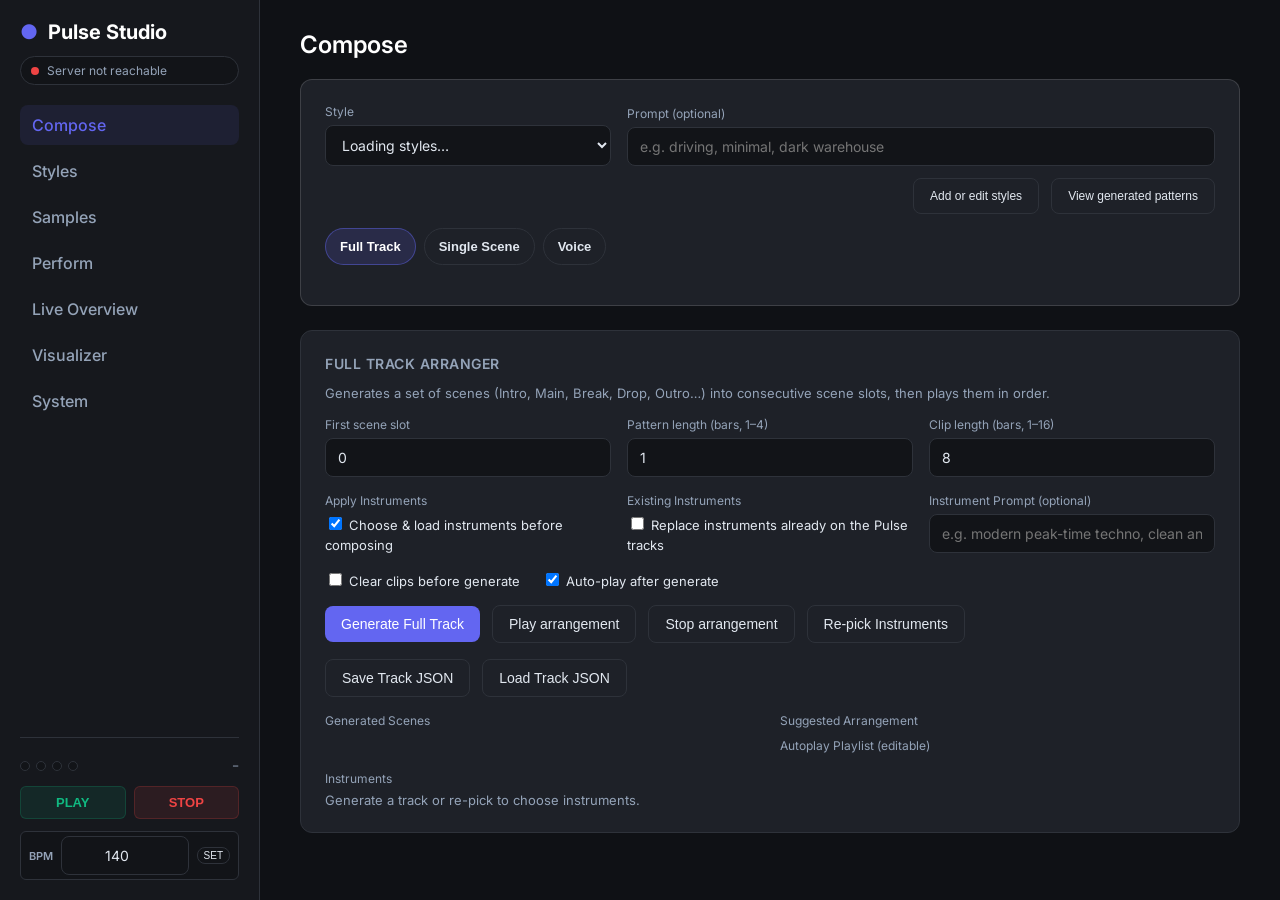
==== commit 747ca3d1: "Add Samples page and pipeline, bridge browser loading, test updates - Samples view: import/trim WAVs" ====
--- a/pulse_studio.html
+++ b/pulse_studio.html
@@ -536,6 +536,27 @@
       .viz-track-name { color: var(--text-muted); overflow: hidden; text-overflow: ellipsis; white-space: nowrap; }
       .viz-bar { height: 8px; border-radius: 4px; background: var(--bg-input); border: 1px solid var(--border); overflow: hidden; }
       .viz-fill { height: 100%; width: 0; background: linear-gradient(90deg, var(--success), var(--accent)); border-radius: 4px; }
+
+      /* Samples */
+      .smp-drop {
+        border: 2px dashed var(--border);
+        border-radius: 12px;
+        padding: 28px 16px;
+        text-align: center;
+        color: var(--text-muted);
+        cursor: pointer;
+        transition: border-color 0.2s, background 0.2s;
+      }
+      .smp-drop:hover, .smp-drop.over { border-color: var(--accent); background: rgba(99,102,241,0.08); }
+      .smp-list { display: flex; flex-direction: column; gap: 6px; margin-top: 12px; max-height: 420px; overflow-y: auto; }
+      .smp-row {
+        display: flex; align-items: center; gap: 10px;
+        padding: 8px 10px; border: 1px solid var(--border); border-radius: 8px;
+      }
+      .smp-row .smp-name { flex: 1; min-width: 0; overflow: hidden; text-overflow: ellipsis; white-space: nowrap; }
+      .smp-row .kb-meta { white-space: nowrap; }
+      .smp-row button { padding: 6px 10px; font-size: 13px; }
+      @media (max-width: 700px) { .smp-row { flex-wrap: wrap; } }
     </style>
   </head>
   <body>
@@ -554,6 +575,9 @@
         </div>
         <div class="nav-item" data-view="knowledge" onclick="switchView('knowledge')">
           <span>Styles</span>
+        </div>
+        <div class="nav-item" data-view="samples" onclick="switchView('samples')">
+          <span>Samples</span>
         </div>
         <div class="nav-item" data-view="performance" onclick="switchView('performance')">
           <span>Perform</span>
@@ -1110,6 +1134,64 @@
         </div>
       </div>
 
+      <!-- SAMPLES VIEW -->
+      <div id="view-samples" class="view-section">
+        <h2>Samples</h2>
+
+        <div class="card">
+          <h4>Send To</h4>
+          <p class="control-label">Where a sample goes when you press Send. Audio clips go on the PS-SMP audio track (Live 12.0.5+). Simpler puts the sample on its own MIDI track with a clip that plays it. Drum Rack pad loads it onto a pad of the track you pick.</p>
+          <div class="row" style="margin-top: 12px;">
+            <select id="smpTarget" style="width: auto; min-width: 200px;">
+              <option value="audio_clip">Audio clip</option>
+              <option value="simpler">Simpler (new track)</option>
+              <option value="drum_pad">Drum Rack pad</option>
+            </select>
+            <span id="smpDrumFields" class="row" style="display: none;">
+              <label class="control-label" style="margin: 0;" for="smpTrack">Drum track</label>
+              <select id="smpTrack" style="display: none; width: auto; min-width: 220px;"></select>
+              <input id="smpTrackIndex" type="number" min="1" placeholder="Track number" style="width: 140px;" />
+              <label class="control-label" style="margin: 0;" for="smpPadNote">Pad note</label>
+              <input id="smpPadNote" type="number" min="0" max="127" placeholder="next empty" style="width: 120px;" />
+            </span>
+            <label class="control-label" style="margin: 0;" id="smpLoopLabel"><input id="smpLoop" type="checkbox" /> Loop (warp to tempo)</label>
+            <label class="control-label" style="margin: 0;" id="smpFireLabel"><input id="smpFire" type="checkbox" checked /> Play it</label>
+          </div>
+          <div id="smpTrackHint" class="kb-meta" style="margin-top: 6px;"></div>
+          <div id="smpSendStatus" style="margin-top: 8px; font-size: 12px; color: var(--text-muted);"></div>
+        </div>
+
+        <div class="card">
+          <h4>Import</h4>
+          <p class="control-label">Drop audio files here or record from your microphone. WAV, MP3, FLAC, OGG and M4A work; the page converts them to WAV before saving.</p>
+          <div id="smpDrop" class="smp-drop" role="button" tabindex="0" style="margin-top: 12px;">
+            Drop samples here, or click to choose files
+            <input id="smpFile" type="file" multiple accept="audio/*,.wav,.mp3,.flac,.ogg,.m4a,.aif,.aiff" style="display: none;" />
+          </div>
+          <div class="row" style="margin-top: 12px;">
+            <input id="smpRecName" type="text" placeholder="recording name (optional)" style="flex: 1; min-width: 200px;" />
+            <label class="control-label" style="margin: 0;"><input id="smpRecTrim" type="checkbox" checked /> Trim silence</label>
+            <button id="smpRecBtn" class="primary">Record</button>
+          </div>
+          <div id="smpImportStatus" style="margin-top: 8px; font-size: 12px; color: var(--text-muted);"></div>
+        </div>
+
+        <div class="card">
+          <div style="display: flex; align-items: center; justify-content: space-between;">
+            <h4 style="margin: 0;">Your Samples</h4>
+            <button id="smpReload" class="secondary" style="padding: 6px 10px; font-size: 13px;">Reload</button>
+          </div>
+          <div id="smpList" class="smp-list"></div>
+        </div>
+
+        <div class="card">
+          <h4>Live's Library</h4>
+          <p class="control-label">Samples from Live's Core Library and your User Library, from the browser index (System → rebuild it if this is empty). These load through Live's browser, so send them to a Simpler or a Drum Rack pad.</p>
+          <input id="smpLibQuery" type="text" placeholder="Search: kick, 808, clap, vinyl…" style="width: 100%; margin-top: 12px;" />
+          <div id="smpLibList" class="smp-list"></div>
+        </div>
+      </div>
+
       <!-- SYSTEM VIEW -->
       <div id="view-system" class="view-section">
         <h2>System & Logs</h2>
@@ -1441,6 +1523,10 @@
         if (v === 'performance') {
           loadPerformanceKnobs();
         }
+        if (v === 'samples') {
+          smpLoadList();
+          smpSearchLibrary();
+        }
       }
 
       function switchComposeTab(tabName) {
@@ -1457,6 +1543,15 @@
 
         document.querySelectorAll('.compose-tab').forEach(btn => btn.classList.remove('active'));
         document.querySelectorAll(`.compose-tab[data-compose-tab="${String(tabName)}"]`).forEach(btn => btn.classList.add('active'));
+      }
+
+      function switchSubTab(btn, tabId) {
+        const parent = btn.closest('.modal-body, .card') || document;
+        parent.querySelectorAll('.sub-tab').forEach(b => b.classList.remove('active'));
+        btn.classList.add('active');
+        parent.querySelectorAll('.sub-panel').forEach(p => p.classList.remove('active'));
+        const panel = document.getElementById(tabId);
+        if (panel) panel.classList.add('active');
       }
 
       // --- Core Functions ---
@@ -1878,6 +1973,7 @@
       window.setBusy = setBusy;
       window.switchView = switchView;
       window.switchComposeTab = switchComposeTab;
+      window.switchSubTab = switchSubTab;
 
       let _ttsLastUrl = "";
 
@@ -3011,6 +3107,7 @@
       const TRACK_PICKERS = {
         voiceMidi: { select: "ttsMidiTrack", fallback: "ttsMidiTrackIndex", hint: "ttsMidiTrackHint", pref: "pulse.voiceMidiTrack", midiOnly: true },
         vox: { select: "voxTrack", fallback: "voxTrackIndex", hint: "voxTrackHint", pref: "pulse.voxTrack", preferName: "PS-VOX" },
+        sampleDrum: { select: "smpTrack", fallback: "smpTrackIndex", hint: "smpTrackHint", pref: "pulse.sampleDrumTrack", midiOnly: true },
       };
       let _pickerTracks = [];
       let _pickerSignature = null;
@@ -3038,6 +3135,9 @@
         let warn = false;
         if (!_pickerTracks.length) {
           msg = "Live isn't connected through PulseBridge, so enter the track number as shown in Live (1 = first track).";
+        } else if (key === "sampleDrum") {
+          if (!t) { msg = "This set has no MIDI tracks. Add one in Live for the Drum Rack."; warn = true; }
+          else if (!(t.devices || []).length) msg = "This track is empty, so a Drum Rack will be added to it.";
         } else if (cfg.midiOnly && !t) {
           msg = "This set has no MIDI tracks. Add one with a synth or Drum Rack in Live.";
           warn = true;
@@ -3196,6 +3296,290 @@
           setBusy(btn, false);
         }
       });
+
+      // =============================================
+      // SAMPLES
+      // Files are decoded in the browser and re-encoded as 16-bit WAV before upload, so any
+      // format the browser can play works and the server only ever handles plain WAV.
+      // =============================================
+      const SMP_PREF_TARGET = "pulse.sampleTarget";
+      let _smpLibTimer = null;
+      let _smpPreview = null;
+      let _smpRecorder = null;
+
+      function smpSay(id, msg) {
+        const el = document.getElementById(id);
+        if (el) el.textContent = msg;
+      }
+
+      function encodeWav16(audioBuffer) {
+        const ch = Math.min(2, audioBuffer.numberOfChannels);
+        const n = audioBuffer.length;
+        const sr = audioBuffer.sampleRate;
+        const out = new DataView(new ArrayBuffer(44 + n * ch * 2));
+        const str = (o, t) => { for (let i = 0; i < t.length; i++) out.setUint8(o + i, t.charCodeAt(i)); };
+        str(0, "RIFF"); out.setUint32(4, 36 + n * ch * 2, true); str(8, "WAVE");
+        str(12, "fmt "); out.setUint32(16, 16, true); out.setUint16(20, 1, true); out.setUint16(22, ch, true);
+        out.setUint32(24, sr, true); out.setUint32(28, sr * ch * 2, true); out.setUint16(32, ch * 2, true); out.setUint16(34, 16, true);
+        str(36, "data"); out.setUint32(40, n * ch * 2, true);
+        const data = [];
+        for (let c = 0; c < ch; c++) data.push(audioBuffer.getChannelData(c));
+        let o = 44;
+        for (let i = 0; i < n; i++) {
+          for (let c = 0; c < ch; c++) {
+            const v = Math.max(-1, Math.min(1, data[c][i]));
+            out.setInt16(o, v < 0 ? v * 0x8000 : v * 0x7fff, true);
+            o += 2;
+          }
+        }
+        return new Blob([out.buffer], { type: "audio/wav" });
+      }
+
+      async function toWav16(blob) {
+        const Ctx = window.OfflineAudioContext || window.webkitOfflineAudioContext;
+        const ctx = new Ctx(2, 1, 44100);
+        const audio = await ctx.decodeAudioData(await blob.arrayBuffer());
+        return encodeWav16(audio);
+      }
+
+      async function smpUpload(wavBlob, name, trim) {
+        const fd = new FormData();
+        fd.append("file", wavBlob, (name || "sample") + ".wav");
+        fd.append("name", name || "");
+        fd.append("trim", trim ? "true" : "false");
+        return postForm("/samples/import", fd);
+      }
+
+      async function smpImportFile(file) {
+        const name = file.name.replace(/\.[^.]+$/, "");
+        // A WAV that's already 16-bit goes up untouched, keeping its sample rate.
+        if (/\.wave?$/i.test(file.name)) {
+          const resp = await smpUpload(file, name, false);
+          if (resp.ok || resp.error !== "unsupported_wav") return resp;
+        }
+        let wav;
+        try {
+          wav = await toWav16(file);
+        } catch (e) {
+          return { ok: false, error: "decode_failed", hint: "This browser can't decode that file; convert it to WAV first." };
+        }
+        return smpUpload(wav, name, false);
+      }
+
+      async function smpImportFiles(files) {
+        const list = Array.from(files || []);
+        if (!list.length) return;
+        let done = 0;
+        const failed = [];
+        for (const f of list) {
+          smpSay("smpImportStatus", `Importing ${f.name} (${done + 1} of ${list.length})…`);
+          try {
+            const resp = await smpImportFile(f);
+            if (resp && resp.ok) done++;
+            else failed.push(`${f.name}: ${(resp && (resp.hint || resp.error)) || "failed"}`);
+          } catch (e) {
+            failed.push(`${f.name}: ${e.message}`);
+          }
+        }
+        smpSay("smpImportStatus", `Imported ${done} of ${list.length}.` + (failed.length ? ` ${failed.join(" ")}` : ""));
+        await smpLoadList();
+      }
+
+      function smpFmtDuration(s) {
+        if (typeof s !== "number") return "";
+        return s < 10 ? `${s.toFixed(2)} s` : `${Math.floor(s / 60)}:${String(Math.round(s % 60)).padStart(2, "0")}`;
+      }
+
+      async function smpLoadList() {
+        const el = document.getElementById("smpList");
+        if (!el) return;
+        try {
+          const resp = await get("/samples/list");
+          const items = (resp && resp.samples) || [];
+          if (!items.length) {
+            el.innerHTML = `<div class="kb-meta">No samples yet. Drop some files above or record one.</div>`;
+            return;
+          }
+          el.innerHTML = items.map(s => `
+            <div class="smp-row">
+              <button class="secondary" data-smp-play="${escapeHtml(s.url)}" title="Preview">▶</button>
+              <span class="smp-name" title="${escapeHtml(s.filename)}">${escapeHtml(s.name)}</span>
+              <span class="kb-meta">${escapeHtml(smpFmtDuration(s.duration_s))} · ${s.channels === 1 ? "mono" : "stereo"} · ${Math.round(s.sample_rate / 100) / 10} kHz</span>
+              <button class="primary" data-smp-send="${escapeHtml(s.filename)}">Send</button>
+              <button class="secondary" data-smp-delete="${escapeHtml(s.filename)}" title="Remove from Pulse" style="color: var(--danger);">✕</button>
+            </div>`).join("");
+        } catch (e) {
+          el.innerHTML = `<div class="kb-meta">Couldn't load samples: ${escapeHtml(e.message)}</div>`;
+        }
+      }
+
+      async function smpSearchLibrary() {
+        const el = document.getElementById("smpLibList");
+        if (!el) return;
+        const q = (document.getElementById("smpLibQuery")?.value || "").trim();
+        try {
+          const resp = await get(`/samples/library?limit=60&q=${encodeURIComponent(q)}`);
+          const items = (resp && resp.items) || [];
+          if (!resp.indexed) {
+            el.innerHTML = `<div class="kb-meta">The browser index hasn't been built yet. Rebuild it from System with Live connected.</div>`;
+            return;
+          }
+          if (!items.length) {
+            el.innerHTML = `<div class="kb-meta">No library samples match "${escapeHtml(q)}".</div>`;
+            return;
+          }
+          el.innerHTML = items.map((it, i) => `
+            <div class="smp-row">
+              <span class="smp-name" title="${escapeHtml(it.path + "/" + it.name)}">${escapeHtml(it.name)}</span>
+              <span class="kb-meta">${escapeHtml(it.path)}</span>
+              <button class="primary" data-smp-lib="${i}">Send</button>
+            </div>`).join("");
+          el._items = items;
+        } catch (e) {
+          el.innerHTML = `<div class="kb-meta">Search failed: ${escapeHtml(e.message)}</div>`;
+        }
+      }
+
+      function smpRenderTarget() {
+        const target = document.getElementById("smpTarget")?.value || "audio_clip";
+        const drum = target === "drum_pad";
+        const show = (id, on) => { const el = document.getElementById(id); if (el) el.style.display = on ? "" : "none"; };
+        show("smpDrumFields", drum);
+        show("smpTrackHint", drum);
+        show("smpLoopLabel", target === "audio_clip");
+        show("smpFireLabel", !drum);
+      }
+
+      async function smpSend(btn, sample) {
+        const target = document.getElementById("smpTarget")?.value || "audio_clip";
+        if (sample.library_path && target === "audio_clip") {
+          smpSay("smpSendStatus", "Library samples can't become audio clips from a script. Choose Simpler or Drum Rack pad above.");
+          return;
+        }
+        const body = { ...sample, target, fire: !!document.getElementById("smpFire")?.checked };
+        if (target === "audio_clip") body.loop = !!document.getElementById("smpLoop")?.checked;
+        if (target === "drum_pad") {
+          const ti = pickedTrackIndex("sampleDrum");
+          if (ti === null) { smpSay("smpSendStatus", "Pick the drum track first."); return; }
+          body.track_index = ti;
+          const note = (document.getElementById("smpPadNote")?.value || "").trim();
+          if (note !== "") body.pad_note = parseInt(note, 10);
+        }
+        smpSay("smpSendStatus", "Sending to Live…");
+        setBusy(btn, true);
+        try {
+          const resp = await post("/samples/send_to_live", body);
+          if (!resp || !resp.ok) {
+            const hint = resp && resp.hint ? ` ${resp.hint}` : "";
+            const file = resp && resp.file_path ? ` File: ${resp.file_path}` : "";
+            smpSay("smpSendStatus", `Couldn't send: ${(resp && (resp.detail || resp.error)) || "unknown error"}.${hint}${file}`);
+            return;
+          }
+          let msg;
+          if (resp.method === "drum_pad") {
+            msg = `Loaded onto pad ${midiNoteName(resp.pad_note)} (${resp.pad_note}) on track ${resp.track_index + 1}.`;
+          } else {
+            msg = `Sent to track ${resp.track_index + 1}, slot ${resp.clip_slot_index + 1}` + (resp.method === "simpler" ? " (Simpler)." : ".");
+          }
+          const v = resp.verified;
+          if (v) msg += v.playing ? " Playing ✓" : ` Not heard: ${(v.reasons || []).join("; ")}`;
+          if (resp.warnings && resp.warnings.length) msg += ` (${resp.warnings.join(" ")})`;
+          smpSay("smpSendStatus", msg);
+          log("Sample → Live: " + msg);
+        } catch (e) {
+          smpSay("smpSendStatus", "Send failed: " + e.message);
+        } finally {
+          setBusy(btn, false);
+        }
+      }
+
+      async function smpToggleRecord() {
+        const btn = document.getElementById("smpRecBtn");
+        if (_smpRecorder) {
+          _smpRecorder.stop();
+          return;
+        }
+        let stream;
+        try {
+          stream = await navigator.mediaDevices.getUserMedia({ audio: true });
+        } catch (e) {
+          smpSay("smpImportStatus", "Microphone unavailable: " + e.message);
+          return;
+        }
+        const chunks = [];
+        const rec = new MediaRecorder(stream);
+        rec.ondataavailable = (ev) => { if (ev.data && ev.data.size) chunks.push(ev.data); };
+        rec.onstop = async () => {
+          stream.getTracks().forEach(t => t.stop());
+          _smpRecorder = null;
+          btn.textContent = "Record";
+          const name = (document.getElementById("smpRecName")?.value || "").trim() || "recording";
+          smpSay("smpImportStatus", "Saving recording…");
+          try {
+            const wav = await toWav16(new Blob(chunks, { type: rec.mimeType || "audio/webm" }));
+            const resp = await smpUpload(wav, name, !!document.getElementById("smpRecTrim")?.checked);
+            smpSay("smpImportStatus", resp && resp.ok ? `Saved "${resp.name}" (${smpFmtDuration(resp.duration_s)}).` : `Couldn't save: ${(resp && (resp.hint || resp.error)) || "failed"}`);
+          } catch (e) {
+            smpSay("smpImportStatus", "Couldn't save the recording: " + e.message);
+          }
+          await smpLoadList();
+        };
+        rec.start();
+        _smpRecorder = rec;
+        btn.textContent = "Stop";
+        smpSay("smpImportStatus", "Recording… press Stop when you're done.");
+      }
+
+      (function initSamples() {
+        const drop = document.getElementById("smpDrop");
+        const fileInput = document.getElementById("smpFile");
+        if (!drop || !fileInput) return;
+        drop.addEventListener("click", () => fileInput.click());
+        drop.addEventListener("keydown", (ev) => { if (ev.key === "Enter" || ev.key === " ") { ev.preventDefault(); fileInput.click(); } });
+        fileInput.addEventListener("change", () => { smpImportFiles(fileInput.files); fileInput.value = ""; });
+        drop.addEventListener("dragover", (ev) => { ev.preventDefault(); drop.classList.add("over"); });
+        drop.addEventListener("dragleave", () => drop.classList.remove("over"));
+        drop.addEventListener("drop", (ev) => {
+          ev.preventDefault();
+          drop.classList.remove("over");
+          smpImportFiles(ev.dataTransfer && ev.dataTransfer.files);
+        });
+
+        const targetSel = document.getElementById("smpTarget");
+        const saved = _loadPref(SMP_PREF_TARGET);
+        if (saved && [...targetSel.options].some(o => o.value === saved)) targetSel.value = saved;
+        targetSel.addEventListener("change", () => { _savePref(SMP_PREF_TARGET, targetSel.value); smpRenderTarget(); });
+        smpRenderTarget();
+
+        document.getElementById("smpRecBtn")?.addEventListener("click", smpToggleRecord);
+        document.getElementById("smpReload")?.addEventListener("click", smpLoadList);
+        document.getElementById("smpLibQuery")?.addEventListener("input", () => {
+          clearTimeout(_smpLibTimer);
+          _smpLibTimer = setTimeout(smpSearchLibrary, 250);
+        });
+
+        document.getElementById("smpList")?.addEventListener("click", async (ev) => {
+          const b = ev.target.closest("button");
+          if (!b) return;
+          if (b.dataset.smpPlay) {
+            if (_smpPreview) _smpPreview.pause();
+            _smpPreview = new Audio(`${API_BASE}${b.dataset.smpPlay}`);
+            _smpPreview.play().catch(e => smpSay("smpSendStatus", "Preview failed: " + e.message));
+          } else if (b.dataset.smpSend) {
+            smpSend(b, { filename: b.dataset.smpSend });
+          } else if (b.dataset.smpDelete) {
+            if (!confirm("Remove this sample from Pulse? Copies already in Live stay.")) return;
+            await post("/samples/delete", { filename: b.dataset.smpDelete });
+            smpLoadList();
+          }
+        });
+        document.getElementById("smpLibList")?.addEventListener("click", (ev) => {
+          const b = ev.target.closest("button[data-smp-lib]");
+          const items = document.getElementById("smpLibList")._items || [];
+          const it = b && items[parseInt(b.dataset.smpLib, 10)];
+          if (it) smpSend(b, { library_path: it.path, library_name: it.name, library_uri: it.uri });
+        });
+      })();
 
       document.getElementById("btnTtsSaveRecipe")?.addEventListener("click", async () => {
         const btn = document.getElementById("btnTtsSaveRecipe");
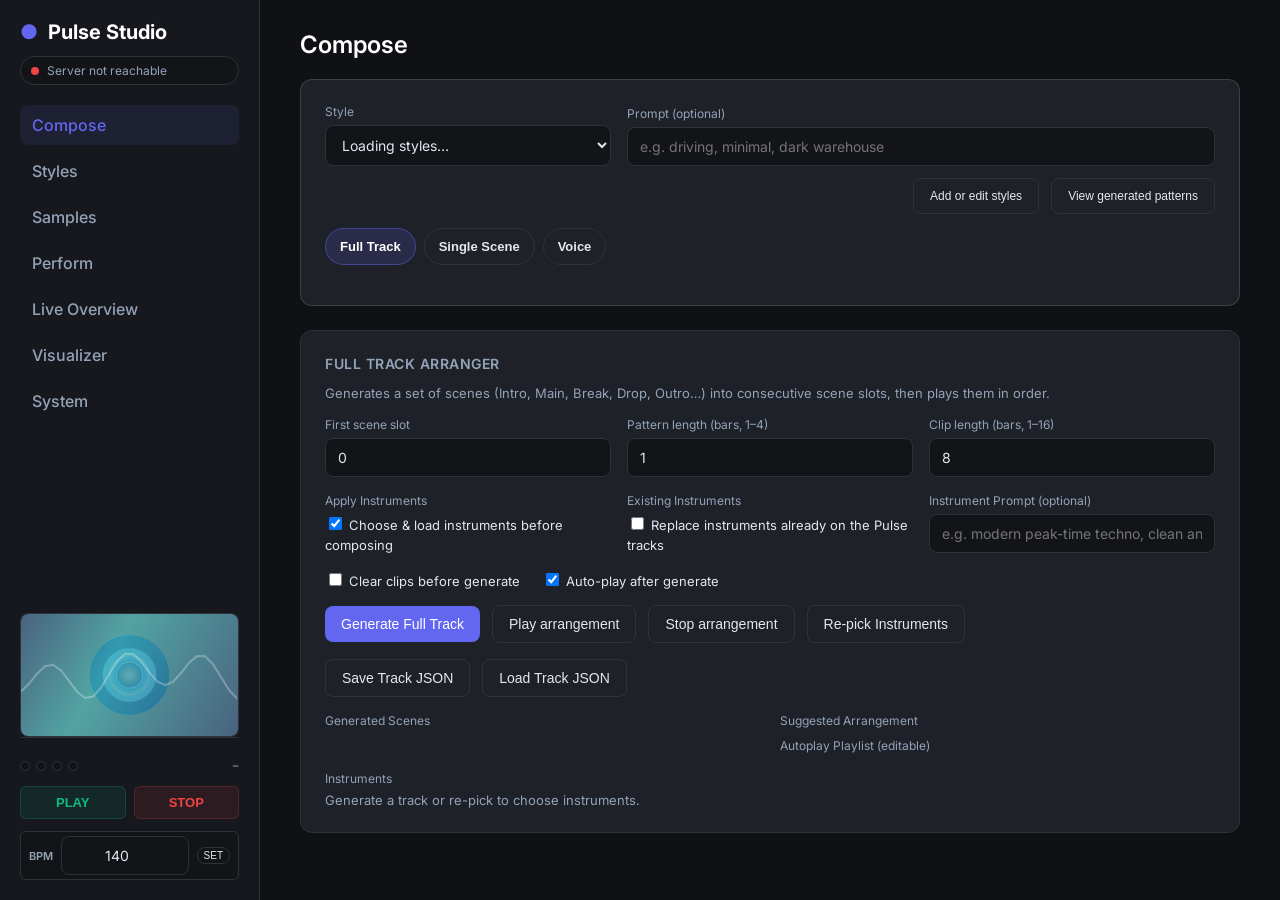
==== commit 7c0908af: "Add AI provider choice: OpenAI, Anthropic or local, with model selection All text generation now goe" ====
--- a/pulse_studio.html
+++ b/pulse_studio.html
@@ -536,6 +536,12 @@
       .viz-track-name { color: var(--text-muted); overflow: hidden; text-overflow: ellipsis; white-space: nowrap; }
       .viz-bar { height: 8px; border-radius: 4px; background: var(--bg-input); border: 1px solid var(--border); overflow: hidden; }
       .viz-fill { height: 100%; width: 0; background: linear-gradient(90deg, var(--success), var(--accent)); border-radius: 4px; }
+      .viz-mini {
+        margin-top: 16px; border: 1px solid var(--border); border-radius: 8px;
+        overflow: hidden; background: #07080b; cursor: pointer; transition: border-color 0.2s;
+      }
+      .viz-mini:hover { border-color: var(--accent); }
+      #vizMiniCanvas { display: block; width: 100%; aspect-ratio: 16 / 9; }
 
       /* Samples */
       .smp-drop {
@@ -591,6 +597,10 @@
         <div class="nav-item" data-view="system" onclick="switchView('system')">
           <span>System</span>
         </div>
+      </div>
+
+      <div class="viz-mini" title="Visualizer. Click to open." onclick="switchView('visualizer')">
+        <canvas id="vizMiniCanvas" aria-label="Mini visualizer driven by Live's output meters"></canvas>
       </div>
 
       <div class="transport-panel">
@@ -1196,6 +1206,45 @@
       <div id="view-system" class="view-section">
         <h2>System & Logs</h2>
 
+        <div class="card" id="aiCard">
+          <div style="display: flex; align-items: center; justify-content: space-between; margin-bottom: 8px;">
+            <h4 style="margin: 0;">AI Provider</h4>
+            <span id="aiStatus" style="font-size: 12px; color: var(--text-muted);"></span>
+          </div>
+          <p style="font-size: 13px; color: var(--text-muted); margin-bottom: 16px;">
+            Which AI writes patterns, picks instruments and generates styles. Voices always use OpenAI text-to-speech.
+          </p>
+
+          <div class="grid-3" style="margin-bottom: 12px;">
+            <div>
+              <label class="control-label" for="aiProvider">Provider</label>
+              <select id="aiProvider"></select>
+            </div>
+            <div>
+              <label class="control-label" for="aiModel">Model</label>
+              <select id="aiModel"></select>
+              <input id="aiModelCustom" type="text" placeholder="Model ID, e.g. llama3.1:8b" style="display: none; margin-top: 8px;" />
+            </div>
+            <div id="aiBaseWrap">
+              <label class="control-label" for="aiBaseUrl">Server URL</label>
+              <input id="aiBaseUrl" type="text" placeholder="http://localhost:11434/v1" />
+            </div>
+          </div>
+
+          <div style="margin-bottom: 12px;">
+            <label class="control-label" for="aiKey" id="aiKeyLabel">API key</label>
+            <input id="aiKey" type="password" autocomplete="off" />
+            <div id="aiKeyHelp" style="font-size: 12px; color: var(--text-muted); margin-top: 6px;"></div>
+          </div>
+
+          <div class="row">
+            <button id="btnAiSave" data-busy-text="Saving...">Save</button>
+            <button id="btnAiModels" class="secondary" data-busy-text="Fetching...">Refresh model list</button>
+            <button id="btnAiTest" class="secondary" data-busy-text="Testing...">Test</button>
+            <div id="aiResult" style="margin-left: auto; font-size: 12px; color: var(--text-muted);"></div>
+          </div>
+        </div>
+
         <div class="card">
           <div style="display: flex; align-items: center; justify-content: space-between; margin-bottom: 12px;">
             <h4 style="margin: 0;">Live Connection</h4>
@@ -1418,7 +1467,7 @@
         <div class="card">
           <h4>Add a style</h4>
           <p style="font-size: 13px; color: var(--text-muted); margin-bottom: 16px;">
-            Name it, pick a style to start from, and describe what makes it different. <strong>Generate with AI</strong> writes a full definition (needs an OpenAI key).
+            Name it, pick a style to start from, and describe what makes it different. <strong>Generate with AI</strong> writes a full definition (uses the AI provider set on the System page).
             <strong>Copy base style</strong> copies the base as-is for you to tweak by hand. You can edit the draft before saving. Once saved, the style shows up in every style menu.
           </p>
 
@@ -1968,6 +2017,152 @@
           log("Status refresh failed: " + e.message);
         }
       }
+
+      // --- AI provider (System page) ---
+      const AI_CUSTOM = "__custom__";
+      let aiSettings = null;
+      const aiFetched = {};  // provider id -> model ids from the provider's own list
+
+      function aiProviderInfo(id) {
+        return (aiSettings?.providers || []).find(p => p.id === id) || null;
+      }
+
+      function aiRenderModels(p, selected) {
+        const sel = document.getElementById("aiModel");
+        const known = new Map(p.models.map(m => [m.id, m.label]));
+        for (const id of aiFetched[p.id] || []) if (!known.has(id)) known.set(id, id);
+        const opts = [...known].map(([id, label]) => `<option value="${escapeHtml(id)}">${escapeHtml(label)}</option>`);
+        opts.push(`<option value="${AI_CUSTOM}">Other (type a model ID)...</option>`);
+        sel.innerHTML = opts.join("");
+        const custom = document.getElementById("aiModelCustom");
+        if (selected && known.has(selected)) {
+          sel.value = selected;
+          custom.value = "";
+        } else {
+          sel.value = AI_CUSTOM;
+          custom.value = selected || "";
+        }
+        custom.style.display = sel.value === AI_CUSTOM ? "block" : "none";
+      }
+
+      function aiRenderProvider() {
+        const id = document.getElementById("aiProvider").value;
+        const p = aiProviderInfo(id);
+        if (!p) return;
+        aiRenderModels(p, p.model);
+        document.getElementById("aiBaseWrap").style.display = id === "local" ? "block" : "none";
+        document.getElementById("aiBaseUrl").value = aiSettings.local_base_url || "";
+        document.getElementById("aiKeyLabel").textContent = p.key_required ? "API key" : "API key (optional)";
+        const key = document.getElementById("aiKey");
+        key.value = "";
+        key.placeholder = p.key_set ? `Saved (${p.key_hint || "set"}). Paste a new one to replace it.` : "Paste your key";
+        document.getElementById("aiKeyHelp").innerHTML = id === "local"
+          ? `Runs on your own machine through any OpenAI-compatible server: Ollama (<code>http://localhost:11434/v1</code>) or LM Studio (<code>http://localhost:1234/v1</code>). Most need no key.`
+          : `Saved to <code>.env</code> as <code>${escapeHtml(p.key_env)}</code>. It is never shown again.`;
+      }
+
+      function aiRenderStatus() {
+        const p = aiProviderInfo(aiSettings?.provider);
+        const el = document.getElementById("aiStatus");
+        if (!p || !el) return;
+        const ready = p.key_set || !p.key_required;
+        el.textContent = `Using ${p.label} · ${p.model}${ready ? "" : " · no key yet"}`;
+        el.style.color = ready ? "var(--text-muted)" : "var(--danger)";
+      }
+
+      function aiApply(s) {
+        aiSettings = s;
+        const sel = document.getElementById("aiProvider");
+        sel.innerHTML = s.providers.map(p => `<option value="${p.id}">${escapeHtml(p.label)}</option>`).join("");
+        sel.value = s.provider;
+        aiRenderProvider();
+        aiRenderStatus();
+      }
+
+      function aiSetResult(text, isError) {
+        const el = document.getElementById("aiResult");
+        el.textContent = text;
+        el.style.color = isError ? "var(--danger)" : "var(--text-muted)";
+      }
+
+      function aiErrorText(r) {
+        if (r.error === "missing_ai_api_key") return r.hint || "Add an API key first.";
+        if (r.error === "ai_request_failed") return `Couldn't reach ${r.provider}: ${r.detail || "request failed"}`;
+        if (r.error === "ai_http_error") {
+          let msg = r.body || "";
+          try { msg = JSON.parse(msg).error?.message || msg; } catch (_) {}
+          return `${r.provider} said ${r.status}: ${String(msg).slice(0, 160)}`;
+        }
+        return r.error || "failed";
+      }
+
+      async function loadAiSettings() {
+        try {
+          aiApply(await get("/ai/settings"));
+        } catch (e) {
+          aiSetResult(e.message, true);
+        }
+      }
+
+      async function saveAiSettings() {
+        const sel = document.getElementById("aiModel");
+        const model = sel.value === AI_CUSTOM ? document.getElementById("aiModelCustom").value.trim() : sel.value;
+        const body = { provider: document.getElementById("aiProvider").value, model };
+        if (body.provider === "local") body.local_base_url = document.getElementById("aiBaseUrl").value.trim();
+        const key = document.getElementById("aiKey").value.trim();
+        if (key) body.api_key = key;
+        const r = await post("/ai/settings", body);
+        if (!r.ok) throw new Error(r.hint || r.error);
+        aiApply(r);
+      }
+
+      document.getElementById("aiProvider").addEventListener("change", aiRenderProvider);
+      document.getElementById("aiModel").addEventListener("change", (ev) => {
+        document.getElementById("aiModelCustom").style.display = ev.target.value === AI_CUSTOM ? "block" : "none";
+      });
+      document.getElementById("btnAiSave").addEventListener("click", async (ev) => {
+        setBusy(ev.currentTarget, true);
+        try {
+          await saveAiSettings();
+          aiSetResult("Saved.");
+        } catch (e) {
+          aiSetResult(e.message, true);
+        } finally {
+          setBusy(ev.currentTarget, false);
+        }
+      });
+      document.getElementById("btnAiModels").addEventListener("click", async (ev) => {
+        const btn = ev.currentTarget;
+        setBusy(btn, true);
+        try {
+          await saveAiSettings();  // the list comes from the saved key / server URL
+          const provider = aiSettings.provider;
+          const r = await get(`/ai/models?provider=${encodeURIComponent(provider)}`);
+          if (!r.ok) throw new Error(aiErrorText(r));
+          aiFetched[provider] = r.models;
+          aiRenderModels(aiProviderInfo(provider), aiProviderInfo(provider).model);
+          aiSetResult(r.models.length ? `${r.models.length} models available.` : "The server reported no models.");
+        } catch (e) {
+          aiSetResult(e.message, true);
+        } finally {
+          setBusy(btn, false);
+        }
+      });
+      document.getElementById("btnAiTest").addEventListener("click", async (ev) => {
+        const btn = ev.currentTarget;
+        setBusy(btn, true);
+        try {
+          await saveAiSettings();
+          const r = await post("/ai/test");
+          if (!r.ok) throw new Error(aiErrorText(r));
+          aiSetResult(`${r.model} replied in ${r.seconds}s: "${r.reply?.say || "ok"}"`);
+        } catch (e) {
+          aiSetResult(e.message, true);
+        } finally {
+          setBusy(btn, false);
+        }
+      });
+      loadAiSettings();
 
       window.renderStatus = renderStatus;
       window.setBusy = setBusy;
@@ -5818,9 +6013,11 @@
         }
 
         // ---------------------------------------------------------------- visualizer
-        // Meter frames arrive ~10 Hz from /live/events?meters=only, opened only while the
-        // Visualizer is on screen (so Live does no meter work otherwise). Drawing runs at the
-        // display rate with fast attack / slow release so 10 Hz data still moves smoothly.
+        // Meter frames arrive ~10 Hz from /live/events?meters=only, open whenever the page is
+        // visible and Live is connected, since the sidebar mini visualizer is always on screen.
+        // Drawing runs at the display rate with fast attack / slow release so 10 Hz data still
+        // moves smoothly. Scene state is shared, so each frame is drawn once: into the big
+        // canvas on the Visualizer view (then copied to the mini one), else into the mini one.
 
         const viz = {
           active: false, es: null, raf: 0,
@@ -5931,7 +6128,7 @@
         }
 
         function syncMeterStream() {
-          const want = viz.active && !document.hidden && connected();
+          const want = !document.hidden && connected();
           if (want && !viz.es) {
             viz.es = new EventSource(`${API_BASE}/live/events?meters=only`);
             viz.es.addEventListener("meters", (ev) => {
@@ -5942,7 +6139,7 @@
             viz.es = null;
             viz.target = { master: [0, 0], tracks: [] };
           }
-          if (viz.active && !viz.raf) viz.raf = requestAnimationFrame(drawViz);
+          if (!viz.raf) viz.raf = requestAnimationFrame(drawViz);
         }
 
         function ease(shown, target) {
@@ -5967,14 +6164,16 @@
 
         function drawViz(now) {
           viz.raf = 0;
-          if (!viz.active) return;
-          const canvas = $("vizCanvas");
+          if (document.hidden) return;  // visibilitychange restarts the loop
+          const mini = $("vizMiniCanvas");
+          const canvas = viz.active ? $("vizCanvas") : mini;
           const off = $("vizOffline");
-          if (off) {
+          if (off && viz.active) {
             off.style.display = connected() ? "none" : "block";
             if (!connected()) off.innerHTML = setupHtml();
           }
-          if (canvas) {
+          if (canvas && canvas.clientWidth) {
+            const small = canvas === mini;
             const css = getComputedStyle(document.documentElement);
             const accent = css.getPropertyValue("--accent").trim() || "#6366f1";
             const good = css.getPropertyValue("--success").trim() || "#10b981";
@@ -6044,7 +6243,7 @@
               ctx.beginPath(); ctx.arc(cx, cy, r0 * (0.35 + level * 0.25), 0, Math.PI * 2); ctx.fill();
 
               // Master L/R bars with peak hold, at both edges.
-              const barW = 14, pad = 24, top = 24, bh = h - 48;
+              const barW = small ? 6 : 14, pad = small ? 8 : 24, top = small ? 8 : 24, bh = h - (small ? 16 : 48);
               [["L", pad], ["R", w - pad - barW]].forEach(([label, x], c) => {
                 const v = viz.shown.master[c];
                 ctx.fillStyle = "rgba(255,255,255,0.05)";
@@ -6053,6 +6252,7 @@
                 ctx.fillRect(x, top + bh * (1 - v), barW, bh * v);
                 ctx.fillStyle = viz.peak[c].v > 0.92 ? hot : "#fff";
                 ctx.fillRect(x, top + bh * (1 - viz.peak[c].v) - 1, barW, 2);
+                if (small) return;
                 ctx.fillStyle = muted;
                 ctx.font = "11px Inter, sans-serif";
                 ctx.textAlign = "center";
@@ -6062,13 +6262,26 @@
 
             if (connected() && level === 0 && !(live.song && live.song.is_playing)) {
               ctx.fillStyle = viz.prefs.scene === "meters" ? muted : "rgba(237, 244, 255, 0.85)";
-              ctx.font = "13px Inter, sans-serif";
+              ctx.font = small ? "10px Inter, sans-serif" : "13px Inter, sans-serif";
               ctx.textAlign = "center";
-              ctx.fillText("Press play in Live", cx, cy + r0 * 2.2);
+              ctx.fillText("Press play in Live", cx, small ? h - 10 : cy + r0 * 2.2);
             }
-          }
-          renderVizTracks();
+
+            if (!small && mini && mini.clientWidth) mirrorToMini(canvas, mini, dpr);
+          }
+          if (viz.active) renderVizTracks();
           viz.raf = requestAnimationFrame(drawViz);
+        }
+
+        function mirrorToMini(src, mini, dpr) {
+          // Centre-crop the big canvas to the mini one's aspect ratio.
+          const w = Math.round(mini.clientWidth * dpr), h = Math.round(mini.clientHeight * dpr);
+          if (mini.width !== w || mini.height !== h) { mini.width = w; mini.height = h; }
+          const scale = Math.max(w / src.width, h / src.height);
+          const sw = w / scale, sh = h / scale;
+          const m = mini.getContext("2d");
+          m.setTransform(1, 0, 0, 1, 0, 0);
+          m.drawImage(src, (src.width - sw) / 2, (src.height - sh) / 2, sw, sh, 0, 0, w, h);
         }
 
         const baseSwitchView = window.switchView;
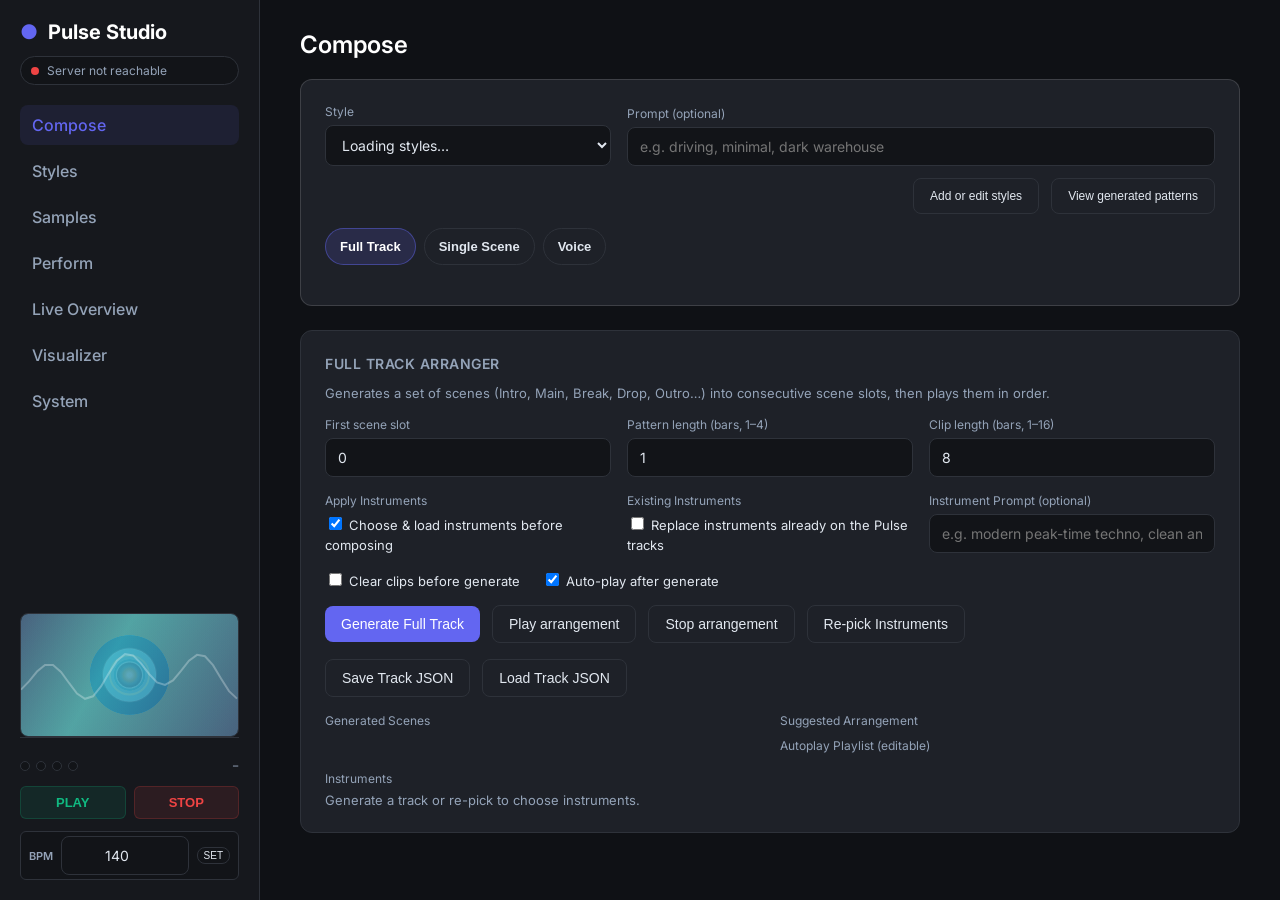
==== commit 26e3d026: "Perform redesign, reverb/delay returns, Pad track and bar-snapped moves Perform view: a pinned deck " ====
--- a/pulse_studio.html
+++ b/pulse_studio.html
@@ -563,6 +563,105 @@
       .smp-row .kb-meta { white-space: nowrap; }
       .smp-row button { padding: 6px 10px; font-size: 13px; }
       @media (max-width: 700px) { .smp-row { flex-wrap: wrap; } }
+
+      /* Perform */
+      .perf-deck {
+        position: sticky; top: -30px; z-index: 5;
+        display: flex; flex-wrap: wrap; align-items: center; gap: 12px 20px;
+        background: var(--bg-card); border: 1px solid var(--border); border-radius: 12px;
+        padding: 14px 18px; margin-bottom: 16px; box-shadow: 0 8px 24px rgba(0, 0, 0, 0.35);
+      }
+      .perf-play {
+        width: 56px; height: 56px; border-radius: 50%; border: none; cursor: pointer;
+        background: var(--success); color: #06120d; font-size: 22px; flex: none;
+      }
+      .perf-play.is-playing { background: var(--bg-input); color: var(--text-main); border: 2px solid var(--success); }
+      .perf-pos-num, .perf-tempo-num { font-family: var(--font-mono, ui-monospace, monospace); font-size: 26px; font-weight: 600; color: white; line-height: 1.1; min-width: 64px; }
+      .perf-beats { display: flex; gap: 5px; margin-top: 6px; }
+      .perf-beats i { width: 12px; height: 6px; border-radius: 3px; background: var(--border); }
+      .perf-beats i.on { background: var(--accent); }
+      .perf-beats i.on.downbeat { background: var(--success); }
+      .perf-tempo { display: flex; align-items: center; gap: 8px; text-align: center; }
+      .perf-mini {
+        width: 30px; height: 30px; border-radius: 8px; border: 1px solid var(--border);
+        background: transparent; color: var(--text-main); cursor: pointer; font-size: 16px;
+      }
+      .perf-mini:hover { background: rgba(255, 255, 255, 0.06); }
+      .perf-label { font-size: 11px; font-weight: 600; letter-spacing: 0.5px; text-transform: uppercase; color: var(--text-muted); }
+      .perf-nownext { font-size: 15px; line-height: 1.6; min-width: 150px; flex: 1; color: var(--text-main); }
+      .perf-nownext .perf-label { display: inline-block; width: 38px; }
+      #perfNow { color: var(--success); font-weight: 600; }
+      #perfNext { color: var(--accent); font-weight: 600; }
+      .perf-deck-actions { display: flex; gap: 8px; flex-wrap: wrap; }
+      .perf-auto.on { background: rgba(99, 102, 241, 0.18); border-color: var(--accent); color: white; }
+      .perf-panic { color: var(--danger); border-color: rgba(239, 68, 68, 0.5); }
+      .perf-deck-status { flex-basis: 100%; font-size: 12px; color: var(--text-muted); min-height: 0; }
+      .perf-deck-status:empty { display: none; }
+      .perf-offline { margin: -4px 0 16px; padding: 10px 14px; border-radius: 10px; font-size: 13px; background: rgba(239, 68, 68, 0.08); border: 1px solid rgba(239, 68, 68, 0.35); }
+
+      .perf-card-head { display: flex; align-items: baseline; justify-content: space-between; gap: 12px; flex-wrap: wrap; margin-bottom: 12px; }
+      .perf-card-head h4 { margin: 0; }
+      .perf-hint { font-size: 12px; color: var(--text-muted); }
+      kbd, .kc {
+        font-family: var(--font-mono, ui-monospace, monospace); font-size: 11px; line-height: 1;
+        padding: 2px 5px; border-radius: 4px; border: 1px solid var(--border); background: var(--bg-input); color: var(--text-muted);
+      }
+      .kc { position: absolute; top: 8px; right: 8px; }
+
+      .perf-scenes { display: grid; grid-template-columns: repeat(auto-fill, minmax(150px, 1fr)); gap: 10px; }
+      .perf-scene, .perf-part, .perf-pad, .perf-move {
+        position: relative; text-align: left; cursor: pointer; color: var(--text-main);
+        background: var(--bg-input); border: 1px solid var(--border); border-radius: 10px;
+        font-family: inherit; transition: border-color 0.12s, background 0.12s, transform 0.06s;
+      }
+      .perf-scene { min-height: 76px; padding: 12px 14px; font-size: 16px; font-weight: 600; }
+      .perf-scene .perf-scene-num { display: block; font-size: 11px; font-weight: 500; color: var(--text-muted); margin-top: 4px; }
+      .perf-scene:hover, .perf-part:hover, .perf-pad:hover, .perf-move:hover { border-color: #4b5563; }
+      .perf-scene.playing { background: rgba(16, 185, 129, 0.16); border-color: var(--success); box-shadow: inset 0 0 0 1px var(--success); }
+      .perf-scene .perf-scene-num:empty::before { content: "\00a0"; }
+      .perf-scene.playing .perf-scene-num { color: var(--success); }
+      .perf-scene.queued { border-color: var(--accent); animation: perfBlink 0.6s steps(2, start) infinite; }
+      .perf-scene.queued .perf-scene-num { color: var(--accent); }
+      .perf-scene.auto-next { border-style: dashed; border-color: var(--accent); }
+      .hit { transform: scale(0.97); border-color: white !important; }
+      @keyframes perfBlink { 50% { background: rgba(99, 102, 241, 0.22); } }
+      @media (prefers-reduced-motion: reduce) { .perf-scene.queued { animation: none; background: rgba(99, 102, 241, 0.18); } }
+
+      .perf-parts { display: grid; grid-template-columns: repeat(auto-fill, minmax(120px, 1fr)); gap: 10px; }
+      .perf-part { min-height: 72px; padding: 10px 12px 18px; font-size: 14px; font-weight: 600; }
+      .perf-part .perf-part-state { display: block; font-size: 11px; font-weight: 500; color: var(--text-muted); margin-top: 4px; }
+      .perf-part.playing .perf-part-state { color: var(--success); }
+      .perf-part.muted { background: rgba(239, 68, 68, 0.08); border-color: rgba(239, 68, 68, 0.45); color: var(--text-muted); }
+      .perf-part.muted .perf-part-state { color: var(--danger); }
+      .perf-meter { position: absolute; left: 12px; right: 12px; bottom: 8px; height: 4px; border-radius: 2px; background: var(--border); overflow: hidden; }
+      .perf-meter i { display: block; height: 100%; width: 0; background: var(--success); }
+      .perf-part.muted .perf-meter i { background: var(--text-muted); }
+
+      .perf-moves { display: grid; grid-template-columns: repeat(auto-fill, minmax(220px, 1fr)); gap: 10px; }
+      .perf-move { padding: 14px 16px; min-height: 72px; }
+      .perf-move-name { display: block; font-size: 15px; font-weight: 600; }
+      .perf-move-desc { display: block; font-size: 12px; color: var(--text-muted); margin-top: 4px; }
+      .perf-move.armed { border-color: var(--accent); background: rgba(99, 102, 241, 0.14); }
+      .perf-move-end { border-color: rgba(239, 68, 68, 0.45); }
+      .perf-move-end .perf-move-name { color: var(--danger); }
+      .perf-move-end.armed { background: rgba(239, 68, 68, 0.16); border-color: var(--danger); }
+      .perf-move:disabled { opacity: 0.6; cursor: wait; }
+
+      .perf-vox { display: grid; grid-template-columns: repeat(auto-fill, minmax(110px, 1fr)); gap: 10px; }
+      .perf-pad { min-height: 56px; padding: 10px 12px; font-size: 14px; font-weight: 600; }
+
+      .perf-more summary { list-style: none; cursor: pointer; display: flex; align-items: baseline; gap: 12px; flex-wrap: wrap; }
+      .perf-more summary::-webkit-details-marker { display: none; }
+      .perf-more summary h4 { margin: 0; }
+      .perf-more summary h4::before { content: "▸ "; }
+      .perf-more[open] summary h4::before { content: "▾ "; }
+      .perf-more:not([open]) { padding-top: 16px; padding-bottom: 16px; }
+
+      @media (max-width: 700px) {
+        .perf-deck { gap: 10px 14px; padding: 12px; top: -16px; }
+        .perf-nownext { flex-basis: 100%; }
+        .perf-scenes { grid-template-columns: repeat(auto-fill, minmax(120px, 1fr)); }
+      }
     </style>
   </head>
   <body>
@@ -1045,10 +1144,81 @@
       <div id="view-performance" class="view-section">
         <h2>Perform</h2>
 
+        <!-- Deck: always visible while scrolling. Transport, where you are, what's next. -->
+        <div class="perf-deck" id="perfDeck">
+          <button id="perfPlay" class="perf-play" title="Play / stop (Space)" aria-label="Play">
+            <span class="perf-play-icon" aria-hidden="true">▶</span>
+          </button>
+          <div class="perf-pos">
+            <div id="perfPos" class="perf-pos-num">–</div>
+            <div class="perf-beats" aria-hidden="true"><i></i><i></i><i></i><i></i></div>
+          </div>
+          <div class="perf-tempo" title="Tempo ([ and ] nudge by 1 BPM)">
+            <button id="perfTempoDown" class="perf-mini" aria-label="Tempo down">−</button>
+            <div><div id="perfTempo" class="perf-tempo-num">–</div><div class="perf-label">BPM</div></div>
+            <button id="perfTempoUp" class="perf-mini" aria-label="Tempo up">+</button>
+          </div>
+          <div class="perf-nownext">
+            <div><span class="perf-label">Now</span> <span id="perfNow">–</span></div>
+            <div><span class="perf-label">Next</span> <span id="perfNext">–</span></div>
+          </div>
+          <div class="perf-deck-actions">
+            <button id="perfAuto" class="secondary perf-auto" title="Play the arrangement from Compose, scene by scene">Autopilot</button>
+            <button id="perfStopClips" class="secondary perf-panic" title="Stop every clip, in time. The transport keeps running.">Stop clips</button>
+          </div>
+          <div id="perfAutoStatus" class="perf-deck-status"></div>
+        </div>
+        <div id="perfOffline" class="perf-offline" style="display: none;"></div>
+
         <div class="card">
-          <h4>Vox Pads</h4>
-          <p class="control-label">Fire the clips on your vox track: the PS-VOX track that Compose → Voice → Send to Live fills, or any track you pick. Pad 1 fires the first slot, pad 2 the next, and so on. Keys 1–8 fire the pads while this page is open.</p>
-          <div class="row" style="margin-top: 12px;">
+          <div class="perf-card-head">
+            <h4>Scenes</h4>
+            <span class="perf-hint">Tap to launch on the next bar · keys <kbd>1</kbd>–<kbd>0</kbd></span>
+          </div>
+          <div id="perfScenes" class="perf-scenes"></div>
+        </div>
+
+        <div class="card">
+          <div class="perf-card-head">
+            <h4>Parts</h4>
+            <span class="perf-hint">Tap to mute or bring back · keys <kbd>Q</kbd>–<kbd>P</kbd></span>
+          </div>
+          <div id="perfParts" class="perf-parts"></div>
+        </div>
+
+        <div class="card">
+          <div class="perf-card-head">
+            <h4>Moves</h4>
+          </div>
+          <div class="perf-moves">
+            <button id="btnWashDrop" class="perf-move" title="Sweep the drum and bass macros over 4 bars (B)">
+              <span class="perf-move-name">Wash &amp; Drop</span>
+              <span class="perf-move-desc">Sweeps drums and bass over 4 bars</span>
+              <kbd class="kc">B</kbd>
+            </button>
+            <button id="btnBreakdown" class="perf-move" title="Mute drums and bass from the next bar, back on the downbeat 4 bars later (N). Press again to drop on the next bar.">
+              <span class="perf-move-name">Breakdown → Drop</span>
+              <span class="perf-move-desc">Drums and bass out for 4 bars</span>
+              <kbd class="kc">N</kbd>
+            </button>
+            <button id="btnDelayThrow" class="perf-move" title="Open the delay send on stabs, chords and the vox track for one beat (V)">
+              <span class="perf-move-name">Delay Throw</span>
+              <span class="perf-move-desc">Echoes the next beat of stabs, chords, vox</span>
+              <kbd class="kc">V</kbd>
+            </button>
+            <button id="btnFadeOut" class="perf-move perf-move-end" title="Fade the Pulse tracks out over 4 seconds, then stop">
+              <span class="perf-move-name">Fade Out &amp; Stop</span>
+              <span class="perf-move-desc">Ends the set over 4 seconds · press twice</span>
+            </button>
+          </div>
+        </div>
+
+        <div class="card">
+          <div class="perf-card-head">
+            <h4>Vox Pads</h4>
+            <span class="perf-hint">Keys <kbd>A</kbd>–<kbd>K</kbd></span>
+          </div>
+          <div class="row">
             <label class="control-label" style="margin: 0;" for="voxTrack">Vox track</label>
             <select id="voxTrack" style="display: none; width: auto; min-width: 220px;"></select>
             <input id="voxTrackIndex" type="number" min="1" placeholder="Track number" style="width: 140px;" />
@@ -1057,21 +1227,33 @@
             <div id="voxStatus" style="margin-left: auto; font-size: 12px; color: var(--text-muted);"></div>
           </div>
           <div id="voxTrackHint" class="kb-meta" style="margin-top: 6px;"></div>
-          <div class="grid-3" style="margin-top: 12px;">
-            <button class="secondary vox-pad" data-pad="1">Pad 1</button>
-            <button class="secondary vox-pad" data-pad="2">Pad 2</button>
-            <button class="secondary vox-pad" data-pad="3">Pad 3</button>
-            <button class="secondary vox-pad" data-pad="4">Pad 4</button>
-            <button class="secondary vox-pad" data-pad="5">Pad 5</button>
-            <button class="secondary vox-pad" data-pad="6">Pad 6</button>
-            <button class="secondary vox-pad" data-pad="7">Pad 7</button>
-            <button class="secondary vox-pad" data-pad="8">Pad 8</button>
+          <div class="perf-vox" style="margin-top: 12px;">
+            <button class="vox-pad perf-pad" data-pad="1">Pad 1<kbd class="kc">A</kbd></button>
+            <button class="vox-pad perf-pad" data-pad="2">Pad 2<kbd class="kc">S</kbd></button>
+            <button class="vox-pad perf-pad" data-pad="3">Pad 3<kbd class="kc">D</kbd></button>
+            <button class="vox-pad perf-pad" data-pad="4">Pad 4<kbd class="kc">F</kbd></button>
+            <button class="vox-pad perf-pad" data-pad="5">Pad 5<kbd class="kc">G</kbd></button>
+            <button class="vox-pad perf-pad" data-pad="6">Pad 6<kbd class="kc">H</kbd></button>
+            <button class="vox-pad perf-pad" data-pad="7">Pad 7<kbd class="kc">J</kbd></button>
+            <button class="vox-pad perf-pad" data-pad="8">Pad 8<kbd class="kc">K</kbd></button>
           </div>
+          <p class="control-label" style="margin: 10px 0 0;">Fires the clips on your vox track: the PS-VOX track that Compose → Voice → Send to Live fills, or any track you pick. Pad 1 fires the first slot, pad 2 the next, and so on.</p>
         </div>
 
-        <div class="card">
-          <h4>Recorder</h4>
-          <p class="control-label">Record audio from your microphone and save it to the server.</p>
+        <details class="card perf-more" id="perfKnobsMore">
+          <summary><h4>Track Knobs</h4><span class="perf-hint">The first 8 parameters of the first device on each track</span></summary>
+          <div class="track-knob-controls" style="margin-top: 12px;">
+            <input id="perfTrackFilter" type="text" placeholder="Filter tracks... (e.g. drums, bass, vox)" />
+            <button id="perfKnobsReload" class="secondary">Reload</button>
+            <button id="perfKnobsExpand" class="secondary">Expand All</button>
+            <button id="perfKnobsCollapse" class="secondary">Collapse All</button>
+            <div id="perfKnobsStatus" style="margin-left: auto; font-size: 12px; color: var(--text-muted);"></div>
+          </div>
+          <div id="perfKnobPanels" style="margin-top: 12px;"></div>
+        </details>
+
+        <details class="card perf-more">
+          <summary><h4>Recorder</h4><span class="perf-hint">Record from your microphone and save it to the server</span></summary>
           <div class="row" style="margin-top: 12px;">
             <input id="recLabel" type="text" placeholder="label (optional)" style="flex: 1; min-width: 200px;" />
             <select id="recFx" style="width: 160px;">
@@ -1111,37 +1293,9 @@
               <div id="recSaved" style="font-size: 12px; color: var(--text-muted);"></div>
             </div>
           </div>
-        </div>
-        
-        <div class="card">
-          <h4>Scenes</h4>
-          <p class="control-label">Launch a whole scene row in Live (every track's clip in that slot).</p>
-          <div id="sceneButtons" class="grid-3" style="margin-top: 16px;"></div>
-        </div>
-
-        <div class="card">
-           <h4>Transitions</h4>
-           <p class="control-label">Fade Out ramps the Pulse tracks' volume down over 4 seconds, then stops. Wash &amp; Drop sweeps the drum and bass macros over 4 bars.</p>
-           <div class="row">
-             <button id="btnFadeOut" class="secondary" style="color: var(--danger); border-color: var(--danger);">Fade Out & Stop (4s)</button>
-             <button id="btnWashDrop" class="primary">Wash & Drop (4 Bars)</button>
-           </div>
-        </div>
-
-        <div class="card">
-          <h4>Track Knobs</h4>
-          <p class="control-label">The first 8 parameters of the first device on each track.</p>
-
-          <div class="track-knob-controls" style="margin-top: 12px;">
-            <input id="perfTrackFilter" type="text" placeholder="Filter tracks... (e.g. drums, bass, vox)" />
-            <button id="perfKnobsReload" class="secondary">Reload</button>
-            <button id="perfKnobsExpand" class="secondary">Expand All</button>
-            <button id="perfKnobsCollapse" class="secondary">Collapse All</button>
-            <div id="perfKnobsStatus" style="margin-left: auto; font-size: 12px; color: var(--text-muted);"></div>
-          </div>
-
-          <div id="perfKnobPanels" style="margin-top: 12px;"></div>
-        </div>
+        </details>
+
+        <p class="perf-hint" style="text-align: center;">Shortcuts work while this page has focus: <kbd>Space</kbd> play/stop · <kbd>1</kbd>–<kbd>0</kbd> scenes · <kbd>Q</kbd>–<kbd>P</kbd> parts · <kbd>A</kbd>–<kbd>K</kbd> vox · <kbd>B</kbd> wash · <kbd>[</kbd> <kbd>]</kbd> tempo</p>
       </div>
 
       <!-- SAMPLES VIEW -->
@@ -1570,7 +1724,10 @@
         if (main) main.scrollTop = 0;
 
         if (v === 'performance') {
-          loadPerformanceKnobs();
+          if (document.getElementById('perfKnobsMore')?.open) loadPerformanceKnobs();
+          if (window.PulseLive) window.PulseLive.refresh();  // scene names change without an event
+          renderPerform();
+          perfPollAuto();
         }
         if (v === 'samples') {
           smpLoadList();
@@ -2312,7 +2469,7 @@
         return rows;
       }
 
-      const ROLE_LABELS = { drums: "Drums", bass: "Bass", perc: "Perc", stabs: "Stabs", fx: "FX", chords: "Chords" };
+      const ROLE_LABELS = { drums: "Drums", bass: "Bass", perc: "Perc", stabs: "Stabs", fx: "FX", chords: "Chords", pad: "Pad" };
 
       // One line for the drum-bus processing some styles add after the kit (Drum Buss, or Saturator
       // on editions without it). Nothing is shown when the style has none and there was none to remove.
@@ -2337,10 +2494,28 @@
         return `<div style="margin-top: 8px;"><span class="chip ${cls}">Drum bus</span> ${escapeHtml(text + track)}${params ? ` <span class="muted">(${escapeHtml(params)})</span>` : ""}${unmatched}</div>`;
       }
 
+      // One line for the reverb/delay returns and the sends Pulse set on its tracks.
+      function returnsLine(rt) {
+        if (!rt || typeof rt !== "object" || !rt.action) return "";
+        if (!Array.isArray(rt.returns)) {
+          const cls = rt.action === "failed" ? "no" : "";
+          return `<div style="margin-top: 8px;"><span class="chip ${cls}">Returns</span> ${escapeHtml(rt.action)}${rt.reason || rt.error ? ": " + escapeHtml(rt.reason || rt.error) : ""}</div>`;
+        }
+        const verb = { created: "added", reused: "using your", repaired: "repaired", skipped: "skipped", failed: "failed" };
+        const parts = rt.returns.map((r) => {
+          const what = r.action === "reused" ? `${verb.reused} ${r.name || r.device}` : `${r.device || r.key} ${verb[r.action] || r.action}`;
+          return what + (r.reason || r.error ? ` (${r.reason || r.error})` : "");
+        });
+        const kept = (rt.sends || []).filter((s) => s.kept && Object.keys(s.kept).length).map((s) => ROLE_LABELS[s.role] || s.role);
+        const note = kept.length ? ` <span class="muted">Sends you'd changed were kept on: ${escapeHtml(kept.join(", "))}.</span>` : "";
+        const cls = rt.action === "failed" ? "no" : rt.action === "skipped" ? "" : "ok";
+        return `<div style="margin-top: 8px;"><span class="chip ${cls}">Returns</span> ${escapeHtml(parts.join(", "))}${note}</div>`;
+      }
+
       // Table of what each Pulse track got: kept / loaded (with the AI's reason) / fallback / failed.
-      function renderInstrumentResults(el, results, drumBus) {
+      function renderInstrumentResults(el, results, drumBus, returns) {
         if (!Array.isArray(results) || !results.length) {
-          el.innerHTML = '<span class="muted">Instruments were not changed.</span>' + drumBusLine(drumBus);
+          el.innerHTML = '<span class="muted">Instruments were not changed.</span>' + drumBusLine(drumBus) + returnsLine(returns);
           return;
         }
         const badge = { kept: "kept", loaded: "loaded", fallback: "fallback", failed: "failed" };
@@ -2356,7 +2531,7 @@
               <td>${escapeHtml(name)} <span class="chip ${cls}">${escapeHtml(badge[action] || action)}</span></td>
               <td class="muted">${escapeHtml(why)}</td></tr>`;
           }).join("")
-        }</tbody></table>` + drumBusLine(drumBus);
+        }</tbody></table>` + drumBusLine(drumBus) + returnsLine(returns);
       }
 
       document.getElementById("trackRepick")?.addEventListener("click", async () => {
@@ -2371,7 +2546,7 @@
           ].filter(Boolean).join("\n\n");
           const resp = await post("/instruments/palette", { style, prompt: prompt || null, replace: true });
           if (!resp || resp.error) throw new Error(resp && resp.error ? resp.error : "palette_failed");
-          if (el) renderInstrumentResults(el, resp.results, resp.drum_bus);
+          if (el) renderInstrumentResults(el, resp.results, resp.drum_bus, resp.returns);
           log(`Instruments re-picked for ${style}`);
         } catch (e) {
           log("Re-pick instruments failed: " + e.message);
@@ -2415,7 +2590,7 @@
 
         renderTrackPlaylist(arr);
 
-        if (instEl) renderInstrumentResults(instEl, resp && resp.instruments ? resp.instruments.applied : null, resp && resp.instruments ? resp.instruments.drum_bus : null);
+        if (instEl) renderInstrumentResults(instEl, resp && resp.instruments ? resp.instruments.applied : null, resp && resp.instruments ? resp.instruments.drum_bus : null, resp && resp.instruments ? resp.instruments.returns : null);
       }
 
       async function startFullTrackAutoplay(arrangement, startSlotIndex, barsPerScene, clipBars) {
@@ -3949,32 +4124,330 @@
         });
       });
 
-      // Scene buttons: one per scene in the Live set (the live-state script calls renderSceneButtons
-      // when the scene count changes); 8 until Live reports its count.
-      function renderSceneButtons(count) {
-        const box = document.getElementById("sceneButtons");
-        if (!box) return;
-        const n = Math.max(1, Math.min(32, int(count) || 8));
-        if (box.childElementCount === n) return;
-        box.innerHTML = Array.from({ length: n }, (_, i) => `<button class="scene-btn secondary" data-scene="${i}">Scene ${i + 1}</button>`).join("");
-      }
-      window.renderSceneButtons = renderSceneButtons;
-      renderSceneButtons(8);
-
-      document.getElementById("sceneButtons")?.addEventListener("click", async (ev) => {
-        const btn = ev.target instanceof HTMLElement ? ev.target.closest(".scene-btn") : null;
-        if (!btn) return;
+      // ---------------------------------------------------------------- Perform deck, scenes, parts
+      // Rendered from the live state the PulseBridge event stream keeps (window.PulseLive), so
+      // what's playing, queued and muted always matches Live.
+      const PERF_PART_KEYS = ["KeyQ", "KeyW", "KeyE", "KeyR", "KeyT", "KeyY", "KeyU", "KeyI", "KeyO", "KeyP"];
+      const PERF_VOX_KEYS = ["KeyA", "KeyS", "KeyD", "KeyF", "KeyG", "KeyH", "KeyJ", "KeyK"];
+      const PERF_MAX_SCENES = 32;
+      const PERF_MAX_PARTS = 16;
+      const perf = { plan: {}, scenesKey: "", partsKey: "", auto: null, autoTimer: null, fadeArmedUntil: 0, fadeTimer: null };
+
+      const perfLive = () => (window.PulseLive ? window.PulseLive.state : null);
+      const perfActive = () => !!document.getElementById("view-performance")?.classList.contains("active");
+
+      async function perfLoadPlan() {
         try {
-          await post("/scenes/fire", { scene_index: int(btn.dataset.scene) });
+          const r = await get("/tracks/plan");
+          perf.plan = {};
+          for (const t of (r && r.tracks) || []) perf.plan[int(t.track_index)] = t;
+          perf.partsKey = "";
+          renderPerform();
+        } catch (e) { /* older server: parts fall back to track names */ }
+      }
+
+      function perfFlash(el) {
+        if (!el) return;
+        el.classList.add("hit");
+        setTimeout(() => el.classList.remove("hit"), 120);
+      }
+
+      // Pulse tracks show their role (Drums, Pad…) while they still carry Pulse's PS-TRK name.
+      function perfPartLabel(t) {
+        const p = perf.plan[t.index];
+        if (p && /^PS-TRK-/i.test(t.name || "")) return ROLE_LABELS[p.role] || p.name || t.name;
+        return t.name || `Track ${t.index + 1}`;
+      }
+
+      // The scene most tracks are playing, and the one most tracks have queued.
+      function perfSceneState(tracks) {
+        const playing = {}, queued = {};
+        for (const t of tracks) {
+          if (t.playing_slot_index >= 0) playing[t.playing_slot_index] = (playing[t.playing_slot_index] || 0) + 1;
+          if (t.fired_slot_index >= 0 && t.fired_slot_index !== t.playing_slot_index) queued[t.fired_slot_index] = (queued[t.fired_slot_index] || 0) + 1;
+        }
+        const top = (m) => { let best = -1, n = 0; for (const [k, v] of Object.entries(m)) if (v > n) { best = int(k); n = v; } return best; };
+        return { playing: top(playing), queued: top(queued) };
+      }
+
+      function perfSceneName(song, i) {
+        const n = song && Array.isArray(song.scene_names) ? String(song.scene_names[i] || "").trim() : "";
+        return n || `Scene ${i + 1}`;
+      }
+
+      function renderPerform() {
+        if (!perfActive()) return;
+        const L = perfLive();
+        const connected = !!(L && L.bridge && L.bridge.connected);
+        const song = L && L.song;
+        const tracks = (L && L.tracks) || [];
+        const $ = (id) => document.getElementById(id);
+
+        const off = $("perfOffline");
+        if (off) {
+          off.style.display = connected ? "none" : "block";
+          off.innerHTML = connected ? "" : "<strong>Live isn't connected through PulseBridge.</strong> Buttons still send to Live over OSC if it's set up, but this page can't show what's playing. See System for setup.";
+        }
+
+        // Deck
+        const playing = !!(song && song.is_playing);
+        const play = $("perfPlay");
+        if (play) {
+          play.classList.toggle("is-playing", playing);
+          play.querySelector(".perf-play-icon").textContent = playing ? "■" : "▶";
+          play.setAttribute("aria-label", playing ? "Stop" : "Play");
+        }
+        const b = playing && L ? L.beat : null;
+        const pos = $("perfPos");
+        if (pos) pos.textContent = b ? `${b.bar + 1}.${b.beat_in_bar + 1}` : (playing ? "…" : "–");
+        document.querySelectorAll("#perfDeck .perf-beats i").forEach((d, i) => {
+          const on = !!b && (b.beat_in_bar % 4) === i;
+          d.classList.toggle("on", on);
+          d.classList.toggle("downbeat", on && b.beat_in_bar === 0);
+        });
+        const tempo = $("perfTempo");
+        if (tempo) tempo.textContent = song ? String(Math.round(song.tempo * 10) / 10) : "–";
+
+        const st = perfSceneState(tracks);
+        const autoNext = perfAutoNextScene();
+        const set = (id, v) => { const el = $(id); if (el) el.textContent = v; };
+        set("perfNow", st.playing >= 0 ? perfSceneName(song, st.playing) : (playing ? "no scene" : "stopped"));
+        set("perfNext", st.queued >= 0 ? `${perfSceneName(song, st.queued)} (next bar)` : autoNext ? `${autoNext.label} (autopilot)` : "–");
+
+        // Scenes
+        const n = Math.max(1, Math.min(PERF_MAX_SCENES, song ? int(song.num_scenes) : 8));
+        const names = Array.from({ length: n }, (_, i) => perfSceneName(song, i));
+        const box = $("perfScenes");
+        if (box) {
+          const key = names.join("\u0000");
+          if (key !== perf.scenesKey) {
+            perf.scenesKey = key;
+            box.innerHTML = names.map((name, i) => {
+              const k = i < 10 ? `<kbd class="kc">${(i + 1) % 10}</kbd>` : "";
+              return `<button class="perf-scene" data-scene="${i}" title="Launch ${escapeHtml(name)}">${escapeHtml(name)}<span class="perf-scene-num"></span>${k}</button>`;
+            }).join("");
+          }
+          box.querySelectorAll(".perf-scene").forEach((el) => {
+            const i = int(el.dataset.scene);
+            el.classList.toggle("playing", i === st.playing);
+            el.classList.toggle("queued", i === st.queued);
+            el.classList.toggle("auto-next", !!autoNext && i === autoNext.scene_index && i !== st.queued);
+            // Named scenes also show their number; unnamed ones already read "Scene N".
+            const num = names[i] === `Scene ${i + 1}` ? "" : `Scene ${i + 1}`;
+            const state = i === st.playing ? "playing" : i === st.queued ? "next bar" : "";
+            const sub = el.querySelector(".perf-scene-num");
+            if (sub) sub.textContent = [num, state].filter(Boolean).join(" · ");
+          });
+        }
+
+        // Parts
+        const parts = tracks.slice(0, PERF_MAX_PARTS);
+        const pbox = $("perfParts");
+        if (pbox) {
+          const key = parts.map((t) => `${t.index}:${perfPartLabel(t)}`).join("\u0000");
+          if (key !== perf.partsKey) {
+            perf.partsKey = key;
+            pbox.innerHTML = parts.length
+              ? parts.map((t, i) => {
+                  const k = i < PERF_PART_KEYS.length ? `<kbd class="kc">${PERF_PART_KEYS[i].slice(3)}</kbd>` : "";
+                  return `<button class="perf-part" data-track="${t.index}" title="${escapeHtml(t.name)}: mute / unmute">${escapeHtml(perfPartLabel(t))}<span class="perf-part-state"></span>${k}<span class="perf-meter"><i data-meter="${t.index}"></i></span></button>`;
+                }).join("")
+              : `<span class="muted">${connected ? "No tracks in this set yet." : "Connect Live to see its tracks."}</span>`;
+          }
+          pbox.querySelectorAll(".perf-part").forEach((el) => {
+            const t = tracks[int(el.dataset.track)];
+            if (!t) return;
+            el.classList.toggle("muted", !!t.mute);
+            el.classList.toggle("playing", t.playing_slot_index >= 0);
+            el.setAttribute("aria-pressed", t.mute ? "false" : "true");
+            const state = el.querySelector(".perf-part-state");
+            if (state) state.textContent = t.mute ? "muted" : t.playing_slot_index >= 0 ? "playing" : "on";
+          });
+        }
+      }
+      window.renderPerform = renderPerform;
+
+      // Level bars on the part buttons, fed by the visualizer's meter stream.
+      window.renderPerformMeters = (shown) => {
+        if (!perfActive() || !shown) return;
+        document.querySelectorAll("#perfParts [data-meter]").forEach((el) => {
+          el.style.width = `${Math.round(Math.min(1, (shown.tracks || [])[int(el.dataset.meter)] || 0) * 100)}%`;
+        });
+      };
+
+      async function perfFireScene(i, { manual = true } = {}) {
+        perfFlash(document.querySelector(`.perf-scene[data-scene="${i}"]`));
+        // Launching by hand takes over from the autopilot, which would otherwise override it.
+        if (manual && perf.auto && perf.auto.running) await perfStopAuto("You took over: autopilot off.");
+        try {
+          await post("/scenes/fire", { scene_index: i });
         } catch (e) {
           log("Scene fire failed: " + e.message);
         }
-      });
+      }
+
+      async function perfToggleMute(ti) {
+        const L = perfLive();
+        const t = L && L.tracks ? L.tracks[ti] : null;
+        perfFlash(document.querySelector(`.perf-part[data-track="${ti}"]`));
+        const mute = !(t && t.mute);
+        if (t) { t.mute = mute; renderPerform(); }  // the track.mute event confirms it
+        try {
+          await post("/tracks/mute", { track_index: ti, mute });
+        } catch (e) {
+          if (t) { t.mute = !mute; renderPerform(); }
+          log("Mute failed: " + e.message);
+        }
+      }
+
+      async function perfTogglePlay() {
+        const L = perfLive();
+        const playing = !!(L && L.song && L.song.is_playing);
+        perfFlash(document.getElementById("perfPlay"));
+        try {
+          await post(playing ? "/transport/stop" : "/transport/play", {});
+        } catch (e) {
+          log("Transport failed: " + e.message);
+        }
+      }
+
+      async function perfNudgeTempo(delta) {
+        const L = perfLive();
+        const now = L && L.song ? Number(L.song.tempo) : parseFloat(document.getElementById("tempo")?.value || "0");
+        if (!Number.isFinite(now) || now <= 0) return;
+        const bpm = Math.max(20, Math.min(999, Math.round(now + delta)));
+        if (L && L.song) { L.song.tempo = bpm; renderPerform(); }
+        try {
+          await post("/transport/tempo", { bpm });
+        } catch (e) {
+          log("Tempo change failed: " + e.message);
+        }
+      }
+
+      // ---- Autopilot: plays the Compose arrangement playlist, one scene per step.
+      function perfAutoSteps() {
+        const playlist = readTrackPlaylist();
+        const slots = _sceneSlotsByName();
+        return playlist
+          .map((st) => ({ label: st.scene, repeats: st.repeats, scene_index: slots[String(st.scene || "").trim().toLowerCase()] }))
+          .filter((st) => Number.isInteger(st.scene_index));
+      }
+
+      function perfAutoNextScene() {
+        const a = perf.auto;
+        if (!a || !a.running || !Number.isInteger(a.current_step)) return null;
+        const steps = perfAutoSteps();
+        return steps.length ? steps[(a.current_step + 1) % steps.length] : null;
+      }
+
+      function renderPerfAuto() {
+        const btn = document.getElementById("perfAuto");
+        const status = document.getElementById("perfAutoStatus");
+        const a = perf.auto;
+        const on = !!(a && a.running);
+        if (btn) {
+          btn.classList.toggle("on", on);
+          btn.textContent = on ? "Autopilot on" : "Autopilot";
+        }
+        if (!status) return;
+        if (on && Number.isInteger(a.current_step)) {
+          const steps = perfAutoSteps();
+          const cur = steps[a.current_step];
+          status.textContent = cur ? `Autopilot: step ${a.current_step + 1} of ${steps.length}, ${cur.label} × ${cur.repeats}. Launch any scene to take over.` : "Autopilot is playing.";
+        } else if (a && a.message) {
+          status.textContent = a.message;
+        } else {
+          status.textContent = "";
+        }
+      }
+
+      async function perfPollAuto() {
+        clearTimeout(perf.autoTimer);
+        if (!perfActive() || document.hidden) return;
+        try {
+          const r = await get("/autoplay/status");
+          const message = perf.auto && !r.running ? perf.auto.message : null;
+          perf.auto = { ...r, message };
+        } catch (e) { /* keep the last state */ }
+        renderPerfAuto();
+        renderPerform();
+        perf.autoTimer = setTimeout(perfPollAuto, 1000);
+      }
+
+      async function perfStopAuto(message) {
+        try { await post("/autoplay/stop", {}); } catch (e) { /* already stopped */ }
+        _trackAutoPlayStop = null;
+        perf.auto = { running: false, current_step: null, message: message || "" };
+        renderPerfAuto();
+        renderPerform();
+      }
+
+      document.getElementById("perfAuto")?.addEventListener("click", async () => {
+        if (perf.auto && perf.auto.running) return perfStopAuto("Autopilot off.");
+        try {
+          const clipBars = int(document.getElementById("trackClipBars")?.value || 8);
+          await startFullTrackAutoplay(readTrackPlaylist(), 0, 1, clipBars);
+          perf.auto = { running: true, current_step: 0, message: "" };
+        } catch (e) {
+          perf.auto = { running: false, message: e.message.includes("Nothing to play") ? "Nothing to play yet: generate or load a full track in Compose, then the arrangement plays from here." : "Autopilot failed: " + e.message };
+        }
+        renderPerfAuto();
+        perfPollAuto();
+      });
+
+      document.getElementById("perfPlay")?.addEventListener("click", perfTogglePlay);
+      document.getElementById("perfTempoDown")?.addEventListener("click", () => perfNudgeTempo(-1));
+      document.getElementById("perfTempoUp")?.addEventListener("click", () => perfNudgeTempo(1));
+      document.getElementById("perfStopClips")?.addEventListener("click", async () => {
+        perfFlash(document.getElementById("perfStopClips"));
+        if (perf.auto && perf.auto.running) await perfStopAuto("Clips stopped: autopilot off.");
+        try {
+          await post("/clips/stop_all", {});
+        } catch (e) {
+          log("Stop clips failed: " + e.message);
+        }
+      });
+
+      document.getElementById("perfScenes")?.addEventListener("click", (ev) => {
+        const btn = ev.target instanceof HTMLElement ? ev.target.closest(".perf-scene") : null;
+        if (btn) perfFireScene(int(btn.dataset.scene));
+      });
+      document.getElementById("perfParts")?.addEventListener("click", (ev) => {
+        const btn = ev.target instanceof HTMLElement ? ev.target.closest(".perf-part") : null;
+        if (btn) perfToggleMute(int(btn.dataset.track));
+      });
+
+      // Knobs query every track, so they only load once their section is opened.
+      document.getElementById("perfKnobsMore")?.addEventListener("toggle", (ev) => {
+        if (ev.target.open) loadPerformanceKnobs();
+      });
+
+      perfLoadPlan();
 
       // Transitions
       document.getElementById("btnFadeOut")?.addEventListener("click", async () => {
         const btn = document.getElementById("btnFadeOut");
+        const desc = btn.querySelector(".perf-move-desc");
+        if (Date.now() > perf.fadeArmedUntil) {
+          // First press only arms it, so a stray click can't end the set.
+          perf.fadeArmedUntil = Date.now() + 2500;
+          btn.classList.add("armed");
+          if (desc) desc.textContent = "Press again to fade out";
+          clearTimeout(perf.fadeTimer);
+          perf.fadeTimer = setTimeout(() => {
+            perf.fadeArmedUntil = 0;
+            btn.classList.remove("armed");
+            if (desc) desc.textContent = "Ends the set over 4 seconds · press twice";
+          }, 2500);
+          return;
+        }
+        perf.fadeArmedUntil = 0;
+        clearTimeout(perf.fadeTimer);
+        btn.classList.remove("armed");
+        if (desc) desc.textContent = "Fading out…";
+        if (perf.auto && perf.auto.running) await perfStopAuto("Faded out: autopilot off.");
         setBusy(btn, true);
+        setTimeout(() => { if (desc) desc.textContent = "Ends the set over 4 seconds · press twice"; }, 4500);
         try {
           await post("/transport/fade_out", { duration_ms: 4000 });
         } catch (e) {
@@ -3993,6 +4466,58 @@
           log("Wash & Drop failed: " + e.message);
         } finally {
           setBusy(btn, false);
+        }
+      });
+
+      // Moves that wait on Live's grid answer at once; the server times them. A move that can't
+      // run (stopped transport, no bridge) says why in its own description for a moment.
+      function perfMoveNote(btn, text, ms = 2500) {
+        const desc = btn.querySelector(".perf-move-desc");
+        if (!desc) return;
+        if (!desc.dataset.idle) desc.dataset.idle = desc.textContent;
+        desc.textContent = text;
+        clearTimeout(btn._noteTimer);
+        if (ms) btn._noteTimer = setTimeout(() => { desc.textContent = desc.dataset.idle; }, ms);
+      }
+
+      async function perfWatchBreakdown(btn) {
+        clearTimeout(perf.breakdownTimer);
+        try {
+          const r = await get("/moves/status");
+          if (r.breakdown && r.breakdown.running) {
+            perf.breakdownTimer = setTimeout(() => perfWatchBreakdown(btn), 500);
+            return;
+          }
+        } catch (e) { /* treat as done */ }
+        btn.classList.remove("armed");
+        perfMoveNote(btn, "Dropped", 1500);
+      }
+
+      document.getElementById("btnBreakdown")?.addEventListener("click", async () => {
+        const btn = document.getElementById("btnBreakdown");
+        try {
+          const r = await post("/moves/breakdown", { bars: 4 });
+          if (!r.ok) return perfMoveNote(btn, r.hint || r.error);
+          if (r.status === "dropping") {
+            perfMoveNote(btn, "Dropping on the next bar", 0);
+            return perfWatchBreakdown(btn);
+          }
+          btn.classList.add("armed");
+          perfMoveNote(btn, "Breaking down · press again to drop early", 0);
+          perfWatchBreakdown(btn);
+        } catch (e) {
+          log("Breakdown failed: " + e.message);
+        }
+      });
+
+      document.getElementById("btnDelayThrow")?.addEventListener("click", async () => {
+        const btn = document.getElementById("btnDelayThrow");
+        const vox = pickedTrackIndex("vox");
+        try {
+          const r = await post("/moves/delay_throw", { beats: 1, track_indices: Number.isInteger(vox) ? [vox] : [] });
+          if (!r.ok) perfMoveNote(btn, r.hint || r.error);
+        } catch (e) {
+          log("Delay Throw failed: " + e.message);
         }
       });
 
@@ -4074,17 +4599,40 @@
         }
       });
 
-      // Keyboard shortcuts for Vox Pads (1-8)
+      // Perform shortcuts. Physical key positions (e.code), so they sit in the same place on any
+      // keyboard layout: number row = scenes, QWERTY row = parts, home row = vox pads.
       document.addEventListener("keydown", (e) => {
-        if (e.target.tagName === "INPUT" || e.target.tagName === "TEXTAREA" || e.target.tagName === "SELECT") return;
-        if (e.ctrlKey || e.metaKey || e.altKey) return;
-        if (!document.getElementById("view-performance")?.classList.contains("active")) return;
-        const key = e.key;
-        if (key >= "1" && key <= "8") {
-          const pad = parseInt(key, 10);
-          const btn = document.querySelector(`.vox-pad[data-pad="${pad}"]`);
-          if (btn) btn.click();
-        }
+        const tag = e.target && e.target.tagName;
+        if (tag === "INPUT" || tag === "TEXTAREA" || tag === "SELECT" || (e.target && e.target.isContentEditable)) return;
+        if (e.ctrlKey || e.metaKey || e.altKey || e.repeat) return;
+        if (!perfActive()) return;
+        const code = e.code || "";
+        let handled = true;
+        if (code === "Space") {
+          perfTogglePlay();
+        } else if (/^Digit[0-9]$/.test(code)) {
+          const d = int(code.slice(5));
+          perfFireScene(d === 0 ? 9 : d - 1);
+        } else if (PERF_PART_KEYS.includes(code)) {
+          const btn = document.querySelectorAll("#perfParts .perf-part")[PERF_PART_KEYS.indexOf(code)];
+          if (btn) perfToggleMute(int(btn.dataset.track));
+        } else if (PERF_VOX_KEYS.includes(code)) {
+          const btn = document.querySelector(`.vox-pad[data-pad="${PERF_VOX_KEYS.indexOf(code) + 1}"]`);
+          if (btn) { perfFlash(btn); btn.click(); }
+        } else if (code === "KeyB") {
+          const btn = document.getElementById("btnWashDrop");
+          if (btn && !btn.disabled) { perfFlash(btn); btn.click(); }
+        } else if (code === "KeyN" || code === "KeyV") {
+          const btn = document.getElementById(code === "KeyN" ? "btnBreakdown" : "btnDelayThrow");
+          if (btn) { perfFlash(btn); btn.click(); }
+        } else if (code === "BracketLeft") {
+          perfNudgeTempo(-1);
+        } else if (code === "BracketRight") {
+          perfNudgeTempo(1);
+        } else {
+          handled = false;
+        }
+        if (handled) e.preventDefault();  // Space would otherwise scroll or re-press a focused button
       });
 
       // =============================================
@@ -5750,12 +6298,13 @@
         const EVENTS = [
           "bridge.status", "bridge.connected", "bridge.disconnected",
           "song.tempo", "song.is_playing", "song.tracks", "song.scenes", "song.key",
-          "track.name", "track.devices", "track.playing", "beat",
+          "track.name", "track.devices", "track.playing", "track.mute", "beat",
         ];
 
         const live = { serverUp: true, bridge: null, song: null, tracks: [], beat: null };
         let renderQueued = false;
         let snapshotTimer = null;
+        window.PulseLive = { state: live, refresh: () => refreshSnapshot() };
         let streamOpen = false;
 
         const $ = (id) => document.getElementById(id);
@@ -5817,15 +6366,17 @@
               if (!data.is_playing) live.beat = null;
               break;
             case "song.tracks": refreshSnapshotSoon(); break;  // indices may have shifted
-            case "song.scenes": if (s) s.num_scenes = data.num_scenes; break;
+            case "song.scenes": if (s) s.num_scenes = data.num_scenes; refreshSnapshotSoon(); break;  // for the new scene names
             case "song.key": if (s) Object.assign(s, data); break;
             case "track.name":
             case "track.devices":
+            case "track.mute":
             case "track.playing": {
               const t = live.tracks[data.track_index];
               if (!t) { refreshSnapshotSoon(); break; }
               if (name === "track.name") t.name = data.name;
               if (name === "track.devices") t.devices = data.devices || [];
+              if (name === "track.mute") t.mute = !!data.mute;
               if (name === "track.playing") {
                 t.playing_slot_index = data.playing_slot_index;
                 t.fired_slot_index = data.fired_slot_index;
@@ -5944,7 +6495,6 @@
           set("ovKey", keyLabel(s));
           set("ovTracks", s ? String(s.num_tracks) : "–");
           set("ovScenes", s ? String(s.num_scenes) : "–");
-          if (s && window.renderSceneButtons) window.renderSceneButtons(s.num_scenes);
 
           const rows = $("ovTrackRows");
           if (!rows) return;
@@ -6009,6 +6559,7 @@
           renderTransport();
           renderOverview();
           renderSystem();
+          if (window.renderPerform) window.renderPerform();
           syncMeterStream();  // opens/closes the meter stream as Live connects or drops
         }
 
@@ -6165,6 +6716,7 @@
         function drawViz(now) {
           viz.raf = 0;
           if (document.hidden) return;  // visibilitychange restarts the loop
+          if (window.renderPerformMeters) window.renderPerformMeters(viz.shown);
           const mini = $("vizMiniCanvas");
           const canvas = viz.active ? $("vizCanvas") : mini;
           const off = $("vizOffline");
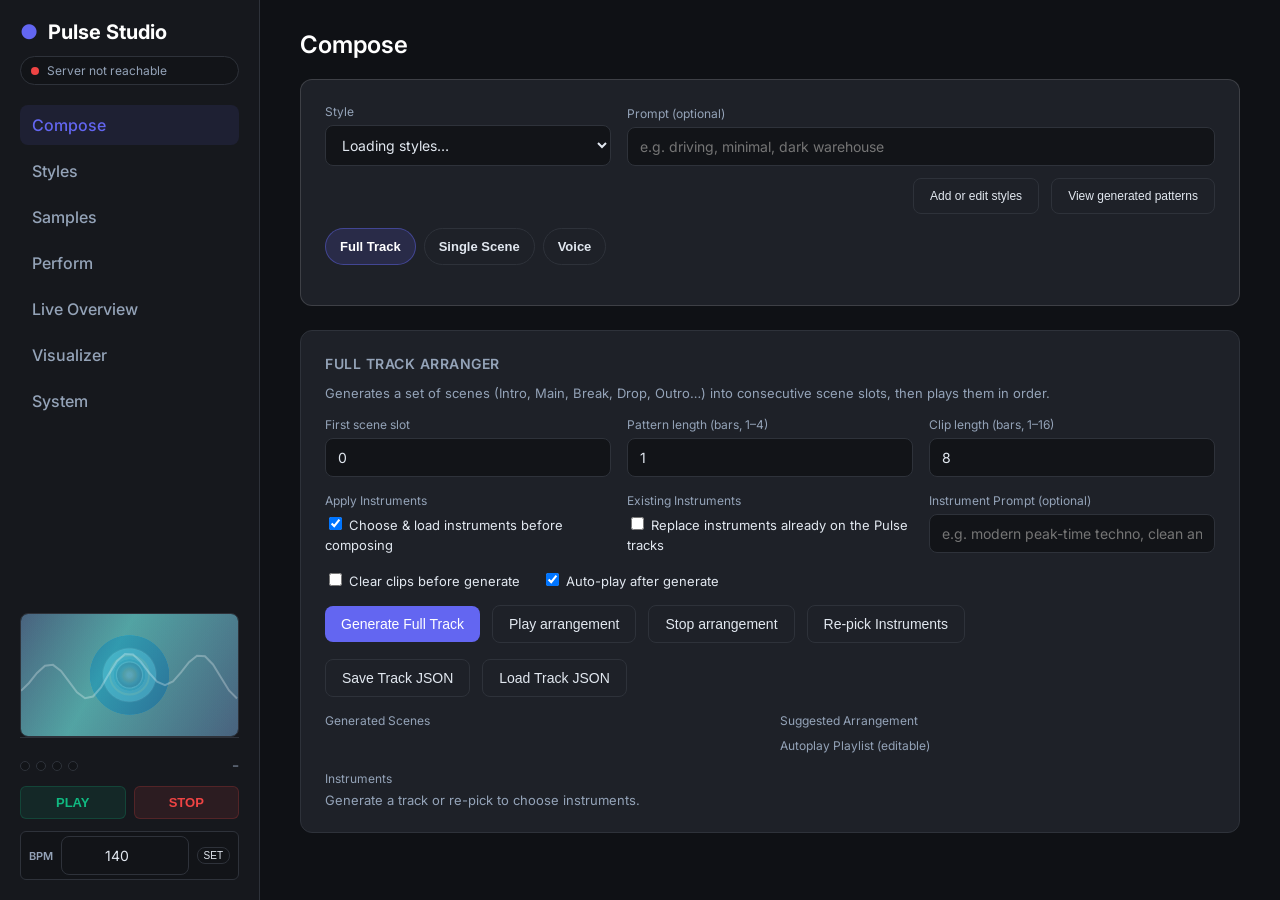
==== commit f20bfe53: "Detect when the page isn't served by the Pulse server Opening pulse_studio.html from an IDE preview " ====
--- a/pulse_studio.html
+++ b/pulse_studio.html
@@ -1698,7 +1698,11 @@
 
     <script>
       // Same server that served the page; the fallback covers opening the file directly.
-      const API_BASE = location.protocol.startsWith("http") ? location.origin : "http://127.0.0.1:8005";
+      // Pulse serves the page only at /pulse_studio.html, so any other path means another
+      // server (e.g. an IDE's preview on :63342) is hosting it and can't answer the API.
+      const SERVED_BY_PULSE = location.protocol.startsWith("http") && location.pathname === "/pulse_studio.html";
+      const PULSE_URL = "http://127.0.0.1:8005/";
+      const API_BASE = SERVED_BY_PULSE ? location.origin : "http://127.0.0.1:8005";
       const logEl = document.getElementById("log");
 
       // --- Navigation Logic ---
@@ -6427,7 +6431,9 @@
           const text = $("livePillText");
           if (!pill || !text) return;
           let state, label;
-          if (!live.serverUp) {
+          if (!SERVED_BY_PULSE && !live.serverUp) {
+            state = "offline"; label = "Open 127.0.0.1:8005 instead";
+          } else if (!live.serverUp) {
             state = "offline"; label = "Server not reachable";
           } else if (live.serverOutdated) {
             state = "offline"; label = "Server out of date: restart it";
@@ -6464,6 +6470,10 @@
         }
 
         function setupHtml() {
+          if (!SERVED_BY_PULSE && !live.serverUp) {
+            return `<strong>This page wasn't opened from the Pulse Studio server.</strong> It's being served by <code>${escapeHtml(location.host || "a local file")}</code> (an editor's preview, or the file opened directly), which can't run the API. Start the server and open <a href="${PULSE_URL}">${PULSE_URL}</a>:<br>
+              <code>python -m uvicorn ableton_web_poc_server:app --host 127.0.0.1 --port 8005</code>`;
+          }
           if (live.serverOutdated) {
             return `<strong>This Pulse Studio server is running old code.</strong> It was started before the latest update, so the Live connection, events and instrument picker aren't available. Stop it (Ctrl+C in its terminal) and start it again:<br>
               <code>python -m uvicorn ableton_web_poc_server:app --host 127.0.0.1 --port 8005</code>`;
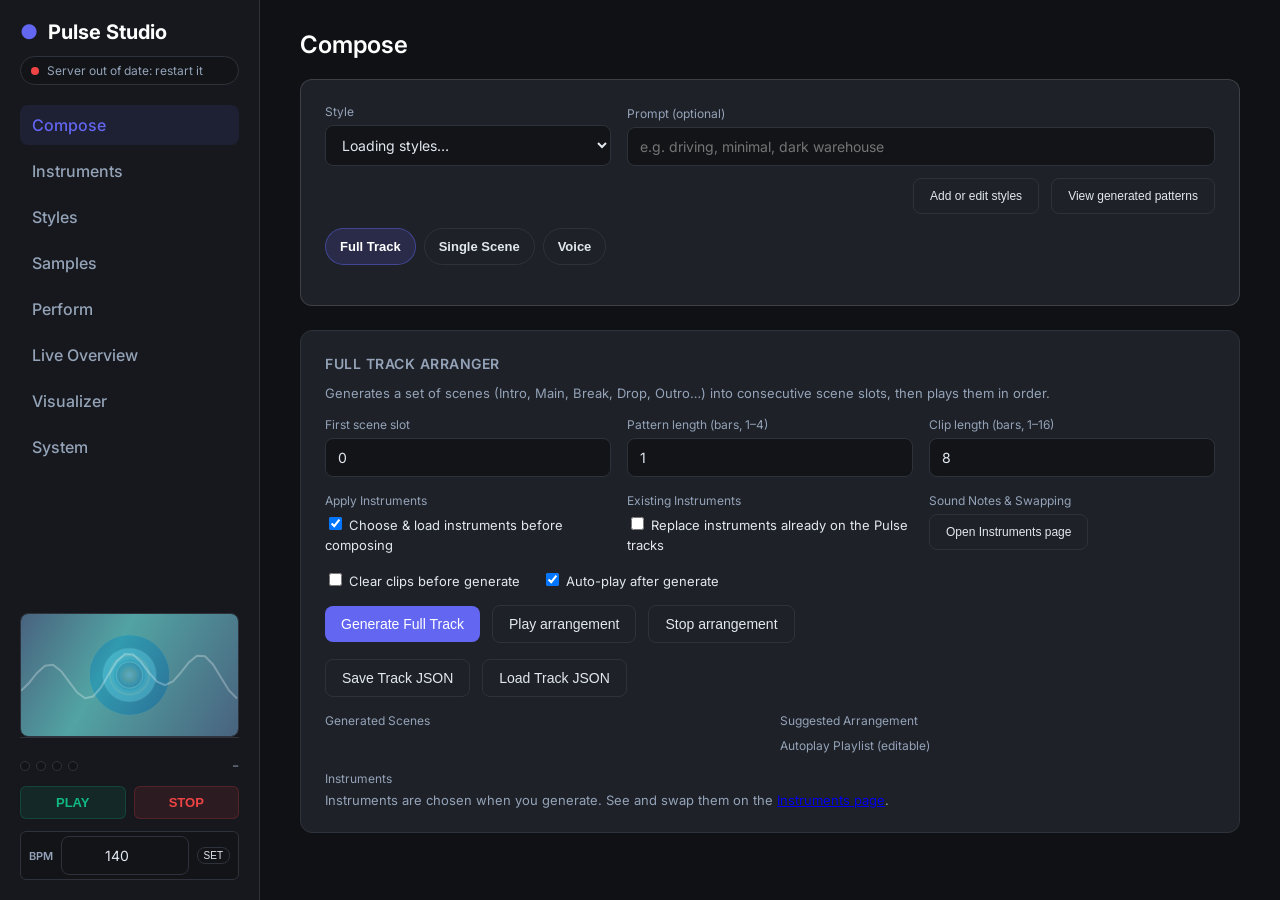
==== commit 7f3d1ffb: "Add Instruments page with swapping, Reverb Tail Out and Fill moves - Instruments view: see the instr" ====
--- a/pulse_studio.html
+++ b/pulse_studio.html
@@ -517,6 +517,11 @@
       .chip { display: inline-block; padding: 1px 8px; margin: 0 4px 4px 0; border-radius: 999px; background: var(--bg-input); border: 1px solid var(--border); font-size: 12px; }
       .chip.ok { color: var(--success); border-color: rgba(16, 185, 129, 0.35); }
       .chip.no { color: var(--text-muted); text-decoration: line-through; }
+      .swap-group summary { cursor: pointer; padding: 4px 0; font-weight: 600; }
+      .swap-item { display: flex; align-items: center; gap: 8px; padding: 4px 6px; border-bottom: 1px solid var(--border); }
+      .swap-item .swap-name { flex: 1; min-width: 0; overflow-wrap: anywhere; }
+      .swap-item button { padding: 2px 10px; font-size: 12px; }
+      .swap-item.current { background: var(--bg-input); }
       .kv { display: grid; grid-template-columns: 160px 1fr; gap: 6px 12px; font-size: 13px; }
       .kv dt { color: var(--text-muted); }
       .kv dd { margin: 0; }
@@ -677,6 +682,9 @@
       <div class="nav-menu">
         <div class="nav-item active" data-view="compose" onclick="switchView('compose')">
           <span>Compose</span>
+        </div>
+        <div class="nav-item" data-view="instruments" onclick="switchView('instruments')">
+          <span>Instruments</span>
         </div>
         <div class="nav-item" data-view="knowledge" onclick="switchView('knowledge')">
           <span>Styles</span>
@@ -901,8 +909,8 @@
                 <label style="font-size: 13px;"><input type="checkbox" id="trackReplaceInstruments"> Replace instruments already on the Pulse tracks</label>
               </div>
               <div>
-                <label class="control-label">Instrument Prompt (optional)</label>
-                <input id="trackInstrumentPrompt" type="text" placeholder="e.g. modern peak-time techno, clean and punchy">
+                <label class="control-label">Sound Notes &amp; Swapping</label>
+                <button type="button" class="secondary" style="font-size: 12px;" onclick="switchView('instruments')">Open Instruments page</button>
               </div>
             </div>
   
@@ -915,7 +923,6 @@
               <button id="trackGenerate" class="primary" data-busy-text="Generating...">Generate Full Track</button>
               <button id="trackAutoPlay" class="secondary" title="Loop the playlist below in Live">Play arrangement</button>
               <button id="trackAutoStop" class="secondary">Stop arrangement</button>
-              <button id="trackRepick" class="secondary" data-busy-text="Picking..." title="Choose a new set of instruments for all Pulse tracks without regenerating clips">Re-pick Instruments</button>
             </div>
             
             <div class="row" style="margin-bottom: 16px;">
@@ -941,7 +948,7 @@
   
             <div style="margin-top: 12px;">
               <label class="control-label">Instruments</label>
-              <div id="trackInstrumentDebug" style="font-size: 13px;"><span class="muted">Generate a track or re-pick to choose instruments.</span></div>
+              <div id="composeInstrumentSummary" style="font-size: 13px;" class="muted">Instruments are chosen when you generate. See and swap them on the <a href="#" onclick="switchView('instruments'); return false;">Instruments page</a>.</div>
             </div>
           </div>
         </div>
@@ -1206,6 +1213,16 @@
               <span class="perf-move-desc">Echoes the next beat of stabs, chords, vox</span>
               <kbd class="kc">V</kbd>
             </button>
+            <button id="btnTailOut" class="perf-move" title="Everything into the reverb for half a bar, then only the tail rings until the next scene lands 2 bars on (C)">
+              <span class="perf-move-name">Reverb Tail Out</span>
+              <span class="perf-move-desc">Rings out into the next scene over 2 bars</span>
+              <kbd class="kc">C</kbd>
+            </button>
+            <button id="btnFill" class="perf-move" title="A one-bar snare roll on the drums from the next bar, then the next scene (X)">
+              <span class="perf-move-name">Fill → Next</span>
+              <span class="perf-move-desc">Snare roll for a bar, then the next scene</span>
+              <kbd class="kc">X</kbd>
+            </button>
             <button id="btnFadeOut" class="perf-move perf-move-end" title="Fade the Pulse tracks out over 4 seconds, then stop">
               <span class="perf-move-name">Fade Out &amp; Stop</span>
               <span class="perf-move-desc">Ends the set over 4 seconds · press twice</span>
@@ -1299,6 +1316,46 @@
       </div>
 
       <!-- SAMPLES VIEW -->
+      <div id="view-instruments" class="view-section">
+        <h2>Instruments</h2>
+
+        <div class="card">
+          <h4>Pulse Tracks</h4>
+          <p class="control-label">What's on each Pulse track. Re-pick chooses a fresh set for the style without touching your clips; Swap lets you pick one track's sound yourself.</p>
+          <div class="grid-3" style="margin: 12px 0; align-items: end;">
+            <div>
+              <label class="control-label" for="instStyle">Style</label>
+              <select id="instStyle"><option value="">Loading styles…</option></select>
+            </div>
+            <div style="grid-column: span 2;">
+              <label class="control-label" for="trackInstrumentPrompt">Sound notes (optional, also used by Generate)</label>
+              <input id="trackInstrumentPrompt" type="text" placeholder="e.g. modern peak-time techno, clean and punchy">
+            </div>
+          </div>
+          <div class="row" style="margin-bottom: 12px;">
+            <button id="trackRepick" class="primary" data-busy-text="Picking..." title="Choose a new set of instruments for all Pulse tracks without regenerating clips">Re-pick All Instruments</button>
+            <button id="instRefresh" class="secondary" data-busy-text="Refreshing...">Refresh</button>
+          </div>
+          <div id="trackInstrumentDebug" style="font-size: 13px;"><span class="muted">Loading…</span></div>
+        </div>
+
+        <div class="card">
+          <h4>Swap an Instrument</h4>
+          <p class="control-label">Sounds for the track, grouped by how well they fit the style. Ask AI picks the 3 best to go with your other tracks.</p>
+          <div class="row" style="margin: 12px 0 8px; gap: 8px; flex-wrap: wrap;">
+            <select id="swapRole" style="max-width: 140px;"></select>
+            <input id="swapSearch" type="text" placeholder="Filter by name or folder" style="flex: 1; min-width: 160px;">
+            <button id="swapBrowse" class="secondary" data-busy-text="Loading...">Show sounds</button>
+            <button id="swapAskAi" class="secondary" data-busy-text="Asking..." title="Let the AI pick the 3 best sounds for this track, given the style, your notes and the other tracks">Ask AI</button>
+          </div>
+          <div id="swapCurrent" class="muted" style="font-size: 12px; margin-bottom: 6px;"></div>
+          <div id="swapPicker">
+            <div id="swapAi" style="font-size: 13px; margin-bottom: 8px;"></div>
+            <div id="swapGroups" style="font-size: 13px; max-height: 520px; overflow-y: auto;"></div>
+          </div>
+        </div>
+      </div>
+
       <div id="view-samples" class="view-section">
         <h2>Samples</h2>
 
@@ -1733,6 +1790,12 @@
           renderPerform();
           perfPollAuto();
         }
+        if (v === 'instruments') {
+          const inst = document.getElementById('instStyle');
+          const common = document.getElementById('commonStyle');
+          if (inst && common && common.value) inst.value = common.value;
+          loadCurrentInstruments();
+        }
         if (v === 'samples') {
           smpLoadList();
           smpSearchLibrary();
@@ -1831,7 +1894,7 @@
 
       // Every style menu in the page is built from knowledge/styles.json, so a style added
       // on the Styles view shows up everywhere without touching this file.
-      const STYLE_SELECT_IDS = ["commonStyle", "mcpAiStyle", "newStyleBaseA", "newStyleBaseB", "ttsPackStyle"];
+      const STYLE_SELECT_IDS = ["commonStyle", "instStyle", "mcpAiStyle", "newStyleBaseA", "newStyleBaseB", "ttsPackStyle"];
       const STYLE_PREF_KEY = "pulse.style";
 
       function _loadPref(key) {
@@ -1856,7 +1919,7 @@
         STYLE_SELECT_IDS.forEach((id) => {
           const el = document.getElementById(id);
           if (!el) return;
-          const current = el.value || (id === "commonStyle" || id === "ttsPackStyle" ? _loadPref(STYLE_PREF_KEY) : "");
+          const current = el.value || (id === "commonStyle" || id === "instStyle" || id === "ttsPackStyle" ? _loadPref(STYLE_PREF_KEY) : "");
           el.innerHTML = html;
           if (id === "newStyleBaseB") el.insertAdjacentHTML("afterbegin", `<option value="">(none)</option>`);
           if (current && keys.includes(current)) el.value = current;
@@ -2522,21 +2585,163 @@
           el.innerHTML = '<span class="muted">Instruments were not changed.</span>' + drumBusLine(drumBus) + returnsLine(returns);
           return;
         }
-        const badge = { kept: "kept", loaded: "loaded", fallback: "fallback", failed: "failed" };
-        el.innerHTML = `<table class="live-table"><thead><tr><th style="width: 70px;">Track</th><th style="width: 80px;">Role</th><th>Instrument</th><th>Why</th></tr></thead><tbody>${
+        const badge = { kept: "kept", loaded: "loaded", fallback: "fallback", failed: "failed", current: "on track" };
+        el.innerHTML = `<table class="live-table"><thead><tr><th style="width: 70px;">Track</th><th style="width: 80px;">Role</th><th>Instrument</th><th>Why</th><th style="width: 70px;"></th></tr></thead><tbody>${
           results.map((r) => {
             const action = r.action || (r.ok ? "loaded" : "failed");
             const name = r.name || (r.detail && r.detail.choice && r.detail.choice.name) || (r.detail && r.detail.device) || "–";
             const why = r.action === "kept"
               ? (r.warning || "Already on the track (kept).")
-              : (r.reason || r.error || (r.detail && r.detail.reason) || "");
-            const cls = action === "failed" ? "no" : action === "kept" ? "" : "ok";
+              : r.action === "current"
+                ? (r.warning || (!r.name ? "Empty: Re-pick or Swap to add a sound." : r.picked_for ? `Picked by Pulse for ${String(r.picked_for).replace(/_/g, " ")}.` : ""))
+                : (r.reason || r.error || (r.detail && r.detail.reason) || "");
+            const cls = action === "failed" ? "no" : action === "kept" || action === "current" ? "" : "ok";
             return `<tr><td class="muted">${Number(r.track_index) + 1}</td><td>${escapeHtml(ROLE_LABELS[r.role] || r.role || "")}</td>
-              <td>${escapeHtml(name)} <span class="chip ${cls}">${escapeHtml(badge[action] || action)}</span></td>
-              <td class="muted">${escapeHtml(why)}</td></tr>`;
+              <td>${escapeHtml(name)} ${action === "current" ? "" : `<span class="chip ${cls}">${escapeHtml(badge[action] || action)}</span>`}</td>
+              <td class="muted">${escapeHtml(why)}</td>
+              <td><button class="secondary swap-open" data-role="${escapeHtml(r.role || "")}" style="padding: 2px 10px; font-size: 12px;">Swap</button></td></tr>`;
           }).join("")
         }</tbody></table>` + drumBusLine(drumBus) + returnsLine(returns);
       }
+
+      // ---- Swap an instrument: a role's library sounds grouped by fit with the current style.
+      function instrumentPromptText() {
+        return [
+          (document.getElementById("trackInstrumentPrompt")?.value || "").trim(),
+          (document.getElementById("commonPrompt")?.value || "").trim(),
+        ].filter(Boolean).join("\n\n");
+      }
+
+      (function initSwapRoles() {
+        const sel = document.getElementById("swapRole");
+        if (sel) sel.innerHTML = Object.entries(ROLE_LABELS).map(([k, v]) => `<option value="${k}">${escapeHtml(v)}</option>`).join("");
+      })();
+
+      function swapItemRow(it, cur, extra) {
+        return `
+                <div class="swap-item ${cur && it.name === cur.replace(/\.(adg|adv)$/i, "") ? "current" : ""}">
+                  <span class="swap-name">${escapeHtml(it.name)} <span class="muted" style="font-size: 11px;">${escapeHtml(it.folder || "")}</span>
+                    ${(it.tags || []).slice(0, 4).map((t) => `<span class="chip ok">${escapeHtml(t)}</span>`).join("")}
+                    ${(it.clash || []).slice(0, 3).map((t) => `<span class="chip no">${escapeHtml(t)}</span>`).join("")}${extra || ""}</span>
+                  <button class="secondary swap-load" data-uri="${escapeHtml(it.uri)}" data-name="${escapeHtml(it.name)}" data-busy-text="Loading...">Load</button>
+                </div>`;
+      }
+
+      function swapRequestBody() {
+        return {
+          style: (document.getElementById("commonStyle")?.value || "").trim(),
+          role: document.getElementById("swapRole")?.value || "drums",
+          prompt: instrumentPromptText() || null,
+          query: (document.getElementById("swapSearch")?.value || "").trim() || null,
+        };
+      }
+
+      async function askAiForSwap() {
+        const btn = document.getElementById("swapAskAi");
+        const aiEl = document.getElementById("swapAi");
+        const body = swapRequestBody();
+        setBusy(btn, true);
+        aiEl.innerHTML = '<span class="muted">Asking the AI for the 3 best sounds...</span>';
+        try {
+          const resp = await post("/instruments/suggest", body);
+          if (!resp || !resp.ok) throw new Error(resp && (resp.hint || resp.error) || "suggest_failed");
+          if (!document.getElementById("swapGroups").innerHTML.trim()) await loadSwapCandidates();
+          const cur = (document.getElementById("swapCurrent")?.dataset.current) || "";
+          const others = Object.entries(resp.others || {}).map(([r, n]) => `${ROLE_LABELS[r] || r}: ${n}`).join(", ");
+          aiEl.innerHTML = `<details class="swap-group" open>
+              <summary>AI top picks for ${escapeHtml(ROLE_LABELS[resp.role] || resp.role)} <span class="muted">(${escapeHtml((resp.style || "").replace(/_/g, " "))}${others ? `, to fit ${escapeHtml(others)}` : ""})</span></summary>
+              ${resp.picks.map((it, i) => swapItemRow(it, cur, `<div class="muted" style="font-size: 12px;">${i + 1}. ${escapeHtml(it.reason || "")}</div>`)).join("")}
+            </details>`;
+          log(`AI picks for ${ROLE_LABELS[resp.role] || resp.role}: ${resp.picks.map((p) => p.name).join(", ")}`);
+        } catch (e) {
+          aiEl.innerHTML = `<span class="muted">Ask AI failed: ${escapeHtml(e.message)}</span>`;
+          log("Ask AI failed: " + e.message);
+        } finally {
+          setBusy(btn, false);
+        }
+      }
+
+      async function loadCurrentInstruments() {
+        const el = document.getElementById("trackInstrumentDebug");
+        const btn = document.getElementById("instRefresh");
+        setBusy(btn, true);
+        try {
+          const resp = await get("/instruments/current");
+          if (!resp || !resp.ok) throw new Error(resp && resp.error === "bridge_not_connected" ? "Live isn't connected (PulseBridge)." : (resp && resp.error) || "failed");
+          renderInstrumentResults(el, resp.results);
+        } catch (e) {
+          el.innerHTML = `<span class="muted">${escapeHtml(e.message)}</span>`;
+        } finally {
+          setBusy(btn, false);
+        }
+      }
+      document.getElementById("instRefresh")?.addEventListener("click", loadCurrentInstruments);
+
+      async function loadSwapCandidates() {
+        const btn = document.getElementById("swapBrowse");
+        const groupsEl = document.getElementById("swapGroups");
+        const curEl = document.getElementById("swapCurrent");
+        const { style, role } = swapRequestBody();
+        setBusy(btn, true);
+        try {
+          const resp = await post("/instruments/candidates", swapRequestBody());
+          if (!resp || !resp.ok) throw new Error(resp && (resp.hint || resp.error) || "candidates_failed");
+          const cur = resp.current || "";
+          curEl.dataset.current = cur;
+          curEl.textContent = `Track ${resp.track_index + 1} (${ROLE_LABELS[role] || role}) has: ${cur || "nothing playable"}. ${resp.pool_size} sounds for this role, grouped for ${style || "no style"}.`;
+          if (!resp.groups.length) { groupsEl.innerHTML = '<span class="muted">No sounds match that filter.</span>'; return; }
+          groupsEl.innerHTML = resp.groups.map((g, gi) => `
+            <details class="swap-group" ${gi < 2 && g.key !== "clash" ? "open" : ""}>
+              <summary>${escapeHtml(g.label)} <span class="muted">(${g.total}${g.total > g.items.length ? `, top ${g.items.length} shown` : ""})</span></summary>
+              ${g.items.map((it) => swapItemRow(it, cur)).join("")}
+            </details>`).join("");
+        } catch (e) {
+          groupsEl.innerHTML = `<span class="muted">${escapeHtml(e.message)}</span>`;
+          log("Instrument list failed: " + e.message);
+        } finally {
+          setBusy(btn, false);
+        }
+      }
+
+      document.getElementById("swapBrowse")?.addEventListener("click", loadSwapCandidates);
+      document.getElementById("swapAskAi")?.addEventListener("click", askAiForSwap);
+      document.getElementById("swapRole")?.addEventListener("change", () => {
+        document.getElementById("swapAi").innerHTML = "";
+        loadSwapCandidates();
+      });
+      document.getElementById("swapSearch")?.addEventListener("keydown", (e) => { if (e.key === "Enter") loadSwapCandidates(); });
+
+      document.getElementById("swapPicker")?.addEventListener("click", async (e) => {
+        const btn = e.target.closest(".swap-load");
+        if (!btn) return;
+        const role = document.getElementById("swapRole")?.value || "drums";
+        const style = (document.getElementById("commonStyle")?.value || "").trim();
+        setBusy(btn, true);
+        try {
+          const resp = await post("/instruments/swap", { style, role, uri: btn.dataset.uri });
+          if (!resp || !resp.ok) throw new Error(resp && (resp.hint || resp.detail || resp.error) || "swap_failed");
+          log(`${ROLE_LABELS[role] || role}: loaded ${resp.result.name}${resp.previous ? " (was " + resp.previous + ")" : ""}`);
+          await Promise.all([loadSwapCandidates(), loadCurrentInstruments()]);
+          document.querySelectorAll("#swapAi .swap-item").forEach((row) => {
+            row.classList.toggle("current", row.querySelector(".swap-load")?.dataset.uri === btn.dataset.uri);
+          });
+        } catch (err) {
+          log("Swap failed: " + err.message);
+          alert("Swap failed: " + err.message);
+        } finally {
+          setBusy(btn, false);
+        }
+      });
+
+      document.getElementById("trackInstrumentDebug")?.addEventListener("click", (e) => {
+        const btn = e.target.closest(".swap-open");
+        if (!btn) return;
+        const sel = document.getElementById("swapRole");
+        if (sel) sel.value = btn.dataset.role;
+        document.getElementById("swapAi").innerHTML = "";
+        loadSwapCandidates();
+        document.getElementById("swapRole")?.closest(".card")?.scrollIntoView({ behavior: "smooth", block: "start" });
+      });
 
       document.getElementById("trackRepick")?.addEventListener("click", async () => {
         const btn = document.getElementById("trackRepick");
@@ -2595,6 +2800,12 @@
         renderTrackPlaylist(arr);
 
         if (instEl) renderInstrumentResults(instEl, resp && resp.instruments ? resp.instruments.applied : null, resp && resp.instruments ? resp.instruments.drum_bus : null, resp && resp.instruments ? resp.instruments.returns : null);
+        const sumEl = document.getElementById("composeInstrumentSummary");
+        const applied = resp && resp.instruments && Array.isArray(resp.instruments.applied) ? resp.instruments.applied : [];
+        if (sumEl && applied.length) {
+          const parts = applied.map((r) => `${ROLE_LABELS[r.role] || r.role}: ${r.name || r.action || "–"}`);
+          sumEl.innerHTML = `${escapeHtml(parts.join(" · "))}. <a href="#" onclick="switchView('instruments'); return false;">Details and swapping</a>`;
+        }
       }
 
       async function startFullTrackAutoplay(arrangement, startSlotIndex, barsPerScene, clipBars) {
@@ -2941,6 +3152,18 @@
       document.getElementById("commonStyle")?.addEventListener("change", (ev) => {
         _savePref(STYLE_PREF_KEY, ev.target.value);
         renderCommonStyleSummary();
+        const inst = document.getElementById("instStyle");
+        if (inst) inst.value = ev.target.value;
+      });
+
+      // The Instruments page has its own Style box; it is the same setting as Compose's.
+      document.getElementById("instStyle")?.addEventListener("change", (ev) => {
+        const common = document.getElementById("commonStyle");
+        if (common) common.value = ev.target.value;
+        _savePref(STYLE_PREF_KEY, ev.target.value);
+        renderCommonStyleSummary();
+        document.getElementById("swapAi").innerHTML = "";
+        if (document.getElementById("swapGroups").innerHTML.trim()) loadSwapCandidates();
       });
 
       document.getElementById('kbStyleFilter')?.addEventListener('input', () => {
@@ -4133,6 +4356,7 @@
       // what's playing, queued and muted always matches Live.
       const PERF_PART_KEYS = ["KeyQ", "KeyW", "KeyE", "KeyR", "KeyT", "KeyY", "KeyU", "KeyI", "KeyO", "KeyP"];
       const PERF_VOX_KEYS = ["KeyA", "KeyS", "KeyD", "KeyF", "KeyG", "KeyH", "KeyJ", "KeyK"];
+      const PERF_MOVE_KEYS = { KeyN: "btnBreakdown", KeyV: "btnDelayThrow", KeyC: "btnTailOut", KeyX: "btnFill" };
       const PERF_MAX_SCENES = 32;
       const PERF_MAX_PARTS = 16;
       const perf = { plan: {}, scenesKey: "", partsKey: "", auto: null, autoTimer: null, fadeArmedUntil: 0, fadeTimer: null };
@@ -4512,6 +4736,42 @@
         } catch (e) {
           log("Breakdown failed: " + e.message);
         }
+      });
+
+      // The scene a transition lands on: the one already queued, the autopilot's next, or the
+      // one after what's playing. null when there's nothing after it.
+      function perfNextSceneIndex() {
+        const L = perfLive();
+        const st = perfSceneState((L && L.tracks) || []);
+        if (st.queued >= 0) return st.queued;
+        const autoNext = perfAutoNextScene();
+        if (autoNext && Number.isInteger(autoNext.scene_index)) return autoNext.scene_index;
+        const n = L && L.song ? int(L.song.num_scenes) : 0;
+        return st.playing >= 0 && st.playing + 1 < n ? st.playing + 1 : null;
+      }
+
+      // Moves that end on a scene launch take over from the autopilot, like a scene pad does.
+      async function perfTransition(btn, path, body, verb) {
+        const scene = perfNextSceneIndex();
+        const L = perfLive();
+        try {
+          if (scene !== null && perf.auto && perf.auto.running) await perfStopAuto("You took over: autopilot off.");
+          const r = await post(path, { ...body, scene_index: scene });
+          if (!r.ok) return perfMoveNote(btn, r.hint || r.error);
+          if (r.warning) log(r.warning);
+          perfMoveNote(btn, scene === null ? `${verb}, then back to this scene` : `${verb} into ${perfSceneName(L && L.song, scene)}`, 4000);
+        } catch (e) {
+          log(`${btn.querySelector(".perf-move-name").textContent} failed: ` + e.message);
+        }
+      }
+
+      document.getElementById("btnTailOut")?.addEventListener("click", () => {
+        const vox = pickedTrackIndex("vox");
+        perfTransition(document.getElementById("btnTailOut"), "/moves/tail_out", { bars: 2, feed_beats: 2, track_indices: Number.isInteger(vox) ? [vox] : [] }, "Tailing out");
+      });
+
+      document.getElementById("btnFill")?.addEventListener("click", () => {
+        perfTransition(document.getElementById("btnFill"), "/moves/fill", { kind: "snare" }, "Filling");
       });
 
       document.getElementById("btnDelayThrow")?.addEventListener("click", async () => {
@@ -4626,8 +4886,8 @@
         } else if (code === "KeyB") {
           const btn = document.getElementById("btnWashDrop");
           if (btn && !btn.disabled) { perfFlash(btn); btn.click(); }
-        } else if (code === "KeyN" || code === "KeyV") {
-          const btn = document.getElementById(code === "KeyN" ? "btnBreakdown" : "btnDelayThrow");
+        } else if (PERF_MOVE_KEYS[code]) {
+          const btn = document.getElementById(PERF_MOVE_KEYS[code]);
           if (btn) { perfFlash(btn); btn.click(); }
         } else if (code === "BracketLeft") {
           perfNudgeTempo(-1);
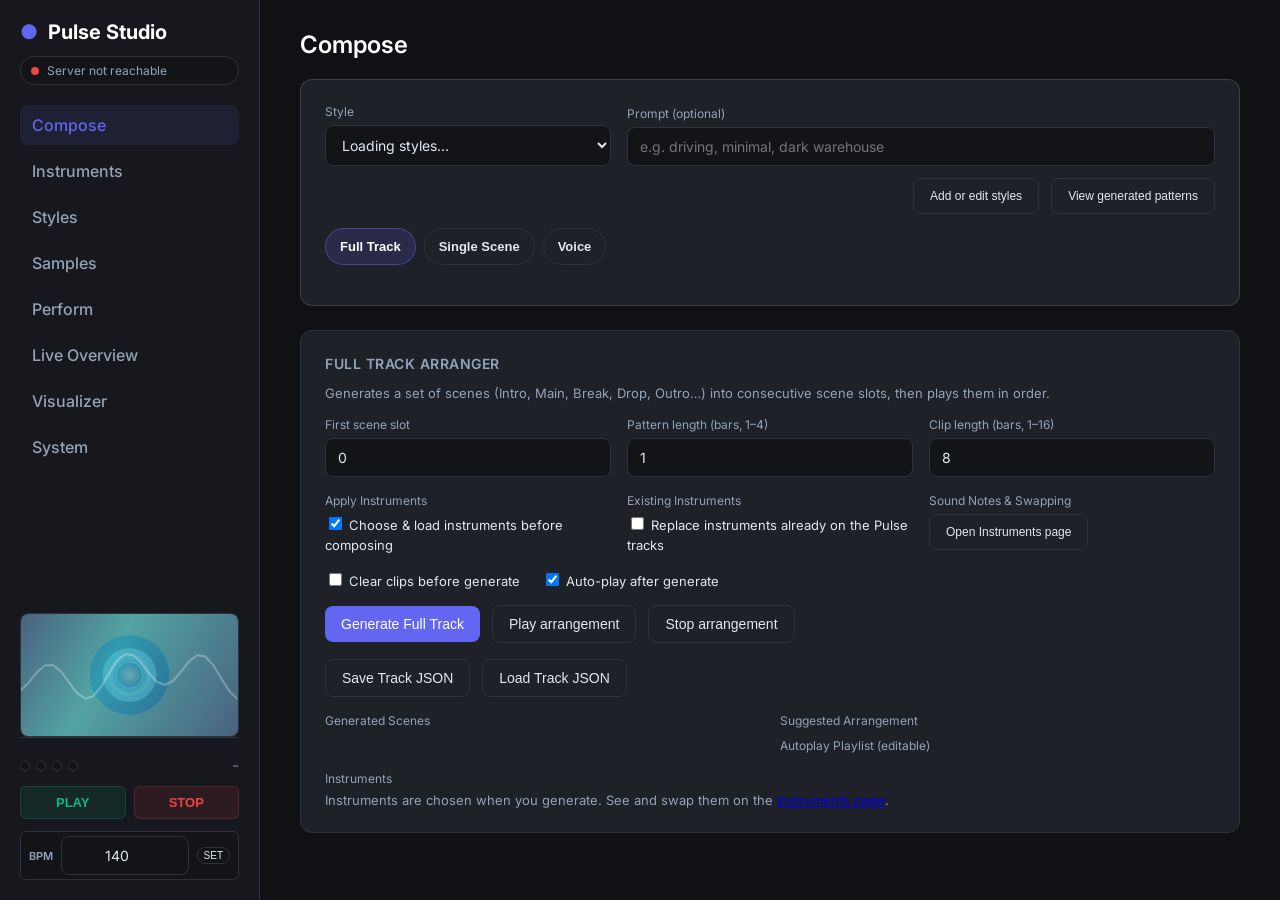
==== commit a0a53296: "Merge local Windows changes: role-named tracks, bridge display values, sound analysis Bridge 0.3.1 a" ====
--- a/pulse_studio.html
+++ b/pulse_studio.html
@@ -736,7 +736,7 @@
         </div>
         <div class="modal-body">
           <div class="sub-tabs">
-            <button class="sub-tab active" onclick="switchSubTab(this, 'modal-tab-drums')">Drums</button>
+            <button class="sub-tab active" onclick="switchSubTab(this, 'modal-tab-drums')">Kick</button>
             <button class="sub-tab" onclick="switchSubTab(this, 'modal-tab-bass')">Bass</button>
             <button class="sub-tab" onclick="switchSubTab(this, 'modal-tab-perc')">Perc</button>
             <button class="sub-tab" onclick="switchSubTab(this, 'modal-tab-stabs')">Stabs</button>
@@ -1203,9 +1203,9 @@
               <span class="perf-move-desc">Sweeps drums and bass over 4 bars</span>
               <kbd class="kc">B</kbd>
             </button>
-            <button id="btnBreakdown" class="perf-move" title="Mute drums and bass from the next bar, back on the downbeat 4 bars later (N). Press again to drop on the next bar.">
+            <button id="btnBreakdown" class="perf-move" title="Mute kick and bass from the next bar, back on the downbeat 4 bars later (N). Press again to drop on the next bar.">
               <span class="perf-move-name">Breakdown → Drop</span>
-              <span class="perf-move-desc">Drums and bass out for 4 bars</span>
+              <span class="perf-move-desc">Kick and bass out for 4 bars</span>
               <kbd class="kc">N</kbd>
             </button>
             <button id="btnDelayThrow" class="perf-move" title="Open the delay send on stabs, chords and the vox track for one beat (V)">
@@ -1218,7 +1218,7 @@
               <span class="perf-move-desc">Rings out into the next scene over 2 bars</span>
               <kbd class="kc">C</kbd>
             </button>
-            <button id="btnFill" class="perf-move" title="A one-bar snare roll on the drums from the next bar, then the next scene (X)">
+            <button id="btnFill" class="perf-move" title="A one-bar snare roll on the Perc track from the next bar while the kick keeps going, then the next scene (X)">
               <span class="perf-move-name">Fill → Next</span>
               <span class="perf-move-desc">Snare roll for a bar, then the next scene</span>
               <kbd class="kc">X</kbd>
@@ -2536,7 +2536,7 @@
         return rows;
       }
 
-      const ROLE_LABELS = { drums: "Drums", bass: "Bass", perc: "Perc", stabs: "Stabs", fx: "FX", chords: "Chords", pad: "Pad" };
+      const ROLE_LABELS = { drums: "Kick",bass: "Bass", perc: "Perc", stabs: "Stabs", fx: "FX", chords: "Chords", pad: "Pad" };
 
       // One line for the drum-bus processing some styles add after the kit (Drum Buss, or Saturator
       // on editions without it). Nothing is shown when the style has none and there was none to remove.
@@ -3556,7 +3556,9 @@
 
       document.getElementById("stop")?.addEventListener("click", async () => {
         try {
+          // The server also turns the autopilot off and clears every clip, so Live stays stopped.
           await post("/transport/stop", {});
+          _trackAutoPlayStop = null;
           await renderStatus(null);
         } catch (e) {
           log("Stop failed: " + e.message);
@@ -4534,6 +4536,12 @@
         perfFlash(document.getElementById("perfPlay"));
         try {
           await post(playing ? "/transport/stop" : "/transport/play", {});
+          if (playing && perf.auto && perf.auto.running) {
+            _trackAutoPlayStop = null;
+            perf.auto = { running: false, current_step: null, message: "Stopped: autopilot off." };
+            renderPerfAuto();
+            renderPerform();
+          }
         } catch (e) {
           log("Transport failed: " + e.message);
         }
@@ -5001,16 +5009,20 @@
           throw new Error((resp && resp.error) ? resp.error : 'cache_fetch_failed');
         }
         const data = resp.data || {};
-
-        _setMeta('topDrumsMeta', `Slot ${s} · Drums ${data.drums ? 'cached' : 'empty'}`);
+        // Kick and Perc show what each track plays: the kick alone, and snare/clap/hats with the percussion.
+        const tracks = resp.tracks || {};
+        const kick = tracks.kick || null;
+        const perc = tracks.perc || null;
+
+        _setMeta('topDrumsMeta', `Slot ${s} · Kick ${kick ? 'cached' : 'empty'}`);
         _setMeta('topBassMeta', `Slot ${s} · Bass ${data.bass ? 'cached' : 'empty'}`);
-        _setMeta('topPercMeta', `Slot ${s} · Perc ${data.perc ? 'cached' : 'empty'}`);
+        _setMeta('topPercMeta', `Slot ${s} · Perc ${perc ? 'cached' : 'empty'} (snare, clap, hats and percussion)`);
         _setMeta('topStabsMeta', `Slot ${s} · Stabs ${data.stabs ? 'cached' : 'empty'}`);
         _setMeta('topFxMeta', `Slot ${s} · FX ${data.fx ? 'cached' : 'empty'}`);
 
-        _renderLaneGrid(document.getElementById('topDrumsSeq'), data.drums && data.drums.lanes, data.drums && data.drums.bars);
+        _renderLaneGrid(document.getElementById('topDrumsSeq'), kick && kick.lanes, kick && kick.bars);
         _renderBassGrid(document.getElementById('topBassSeq'), data.bass);
-        _renderLaneGrid(document.getElementById('topPercSeq'), data.perc && data.perc.lanes, data.perc && data.perc.bars);
+        _renderLaneGrid(document.getElementById('topPercSeq'), perc && perc.lanes, perc && perc.bars);
         _renderLaneGrid(document.getElementById('topStabsSeq'), data.stabs && data.stabs.lanes, data.stabs && data.stabs.bars);
         _renderLaneGrid(document.getElementById('topFxSeq'), data.fx && data.fx.lanes, data.fx && data.fx.bars);
 
@@ -6902,7 +6914,7 @@
 
         // Live gives per-track levels, not a spectrum, so tracks are sorted into low / mid / high
         // by name and instrument, and each one becomes a bump in its part of a synthetic 128-bin
-        // spectrum. Instruments count because Pulse names its tracks PS-TRK-01.. regardless of role.
+        // spectrum. Instruments count too, for tracks whose names don't say what they hold.
         const VIZ_LOW = /kick|\bbd\b|bass|\bsub\b|808|\bkit\b|drum/i;
         const VIZ_HIGH = /hat|\bhh\b|cym|ride|crash|shaker|tamb|perc|\btop/i;
         const VIZ_SNARE = /snare|clap|\bsd\b|rim/i;
